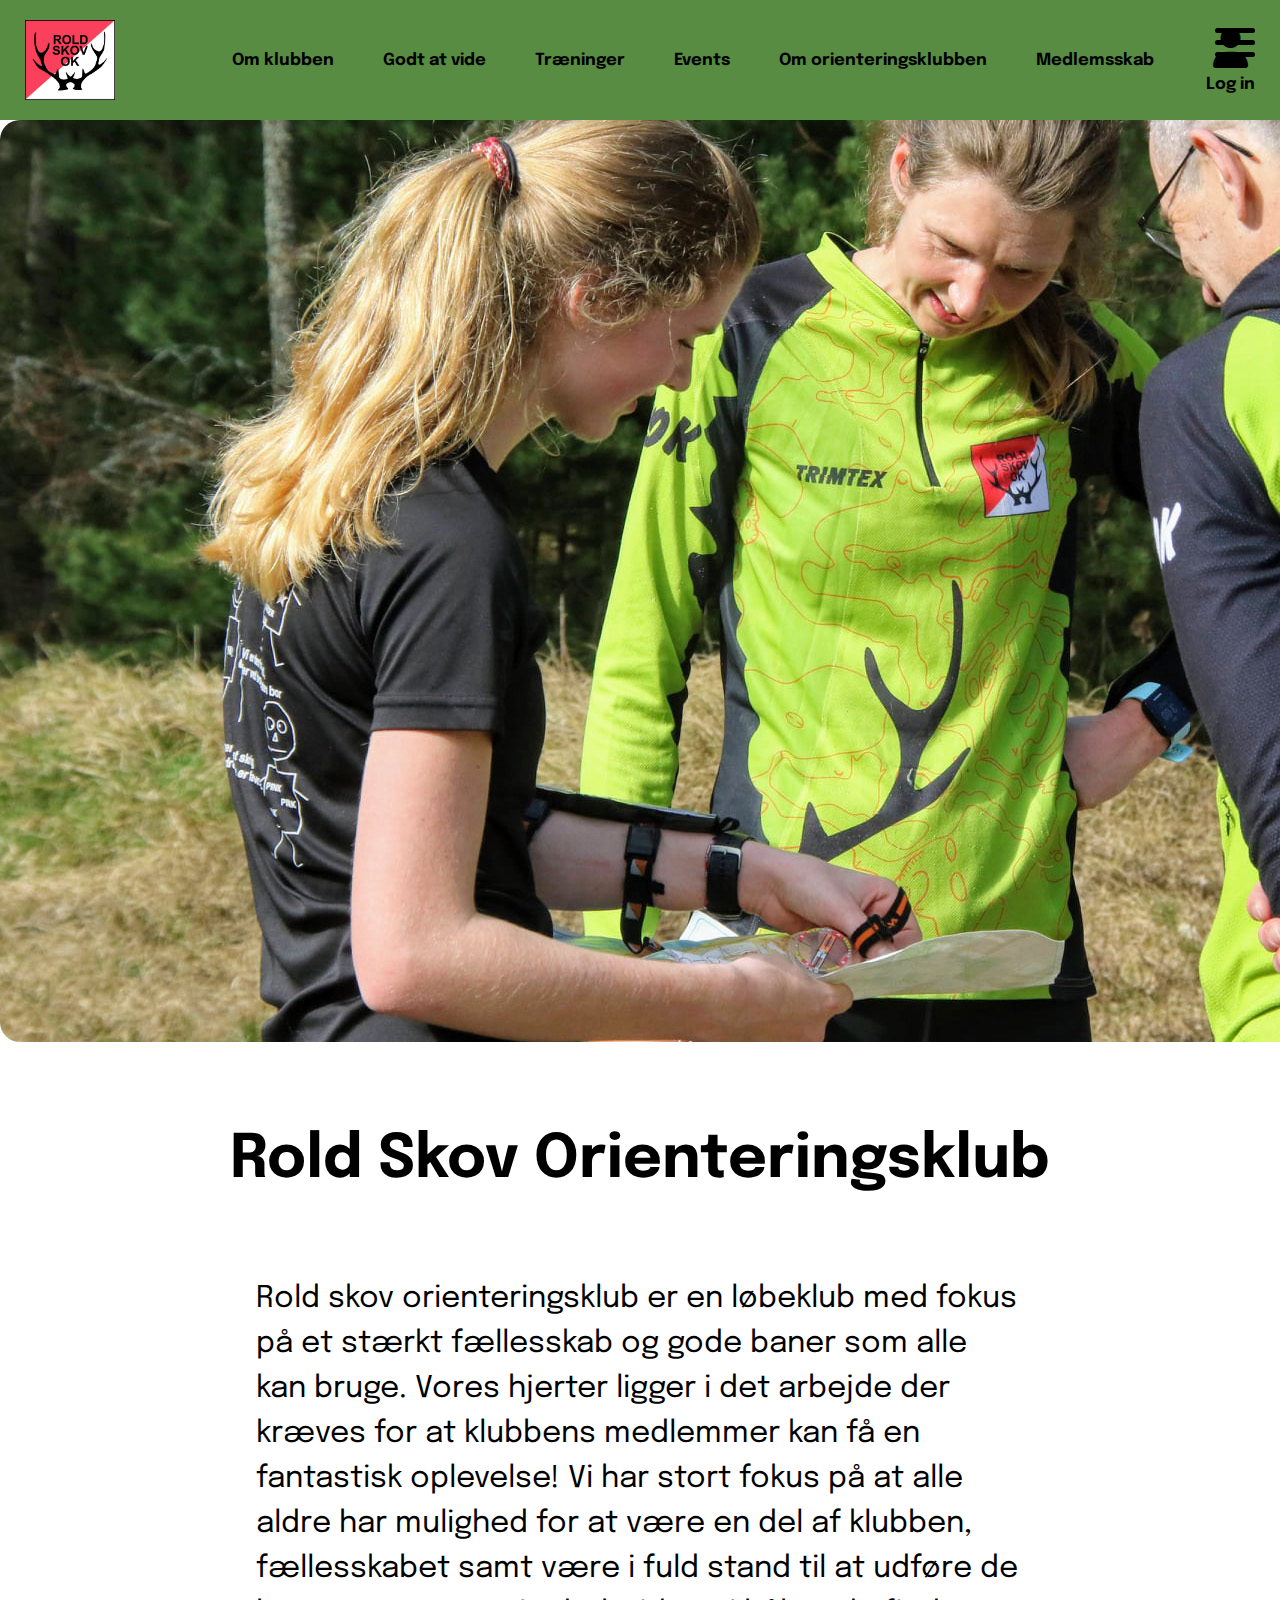
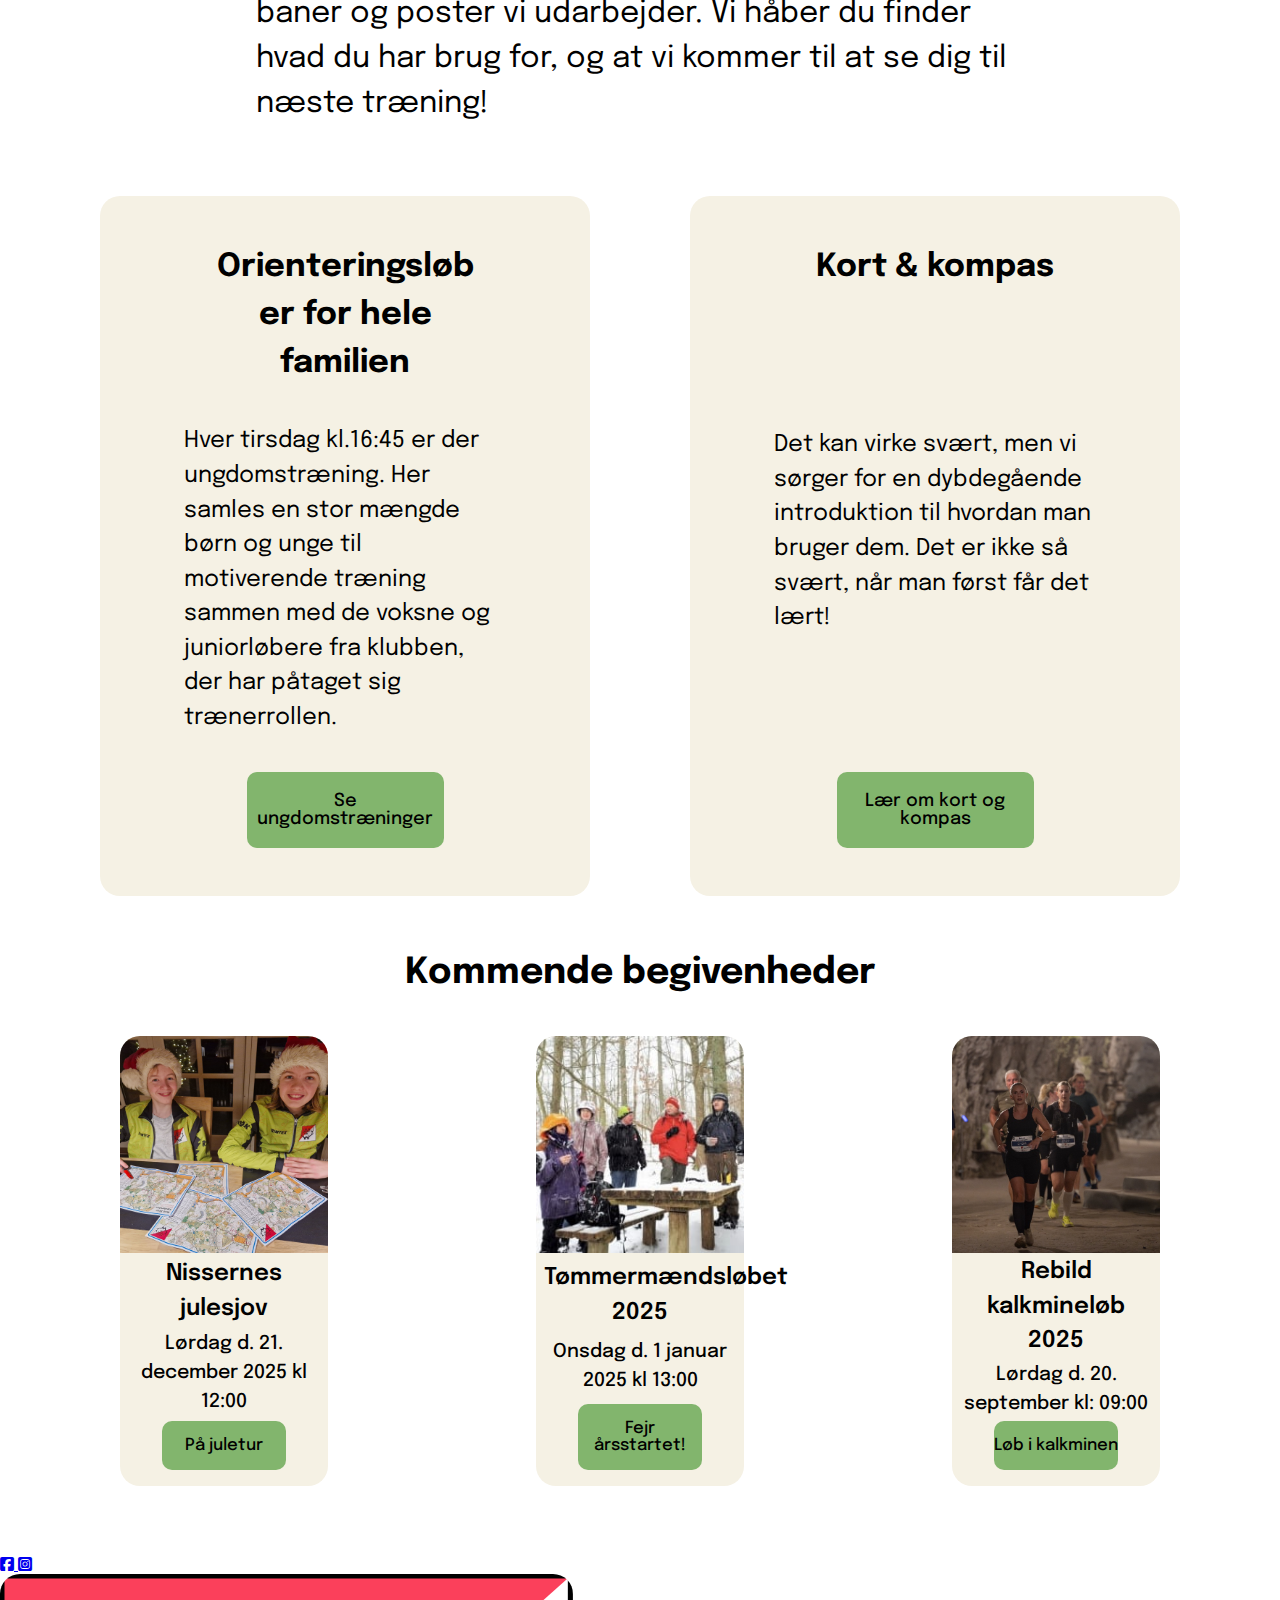
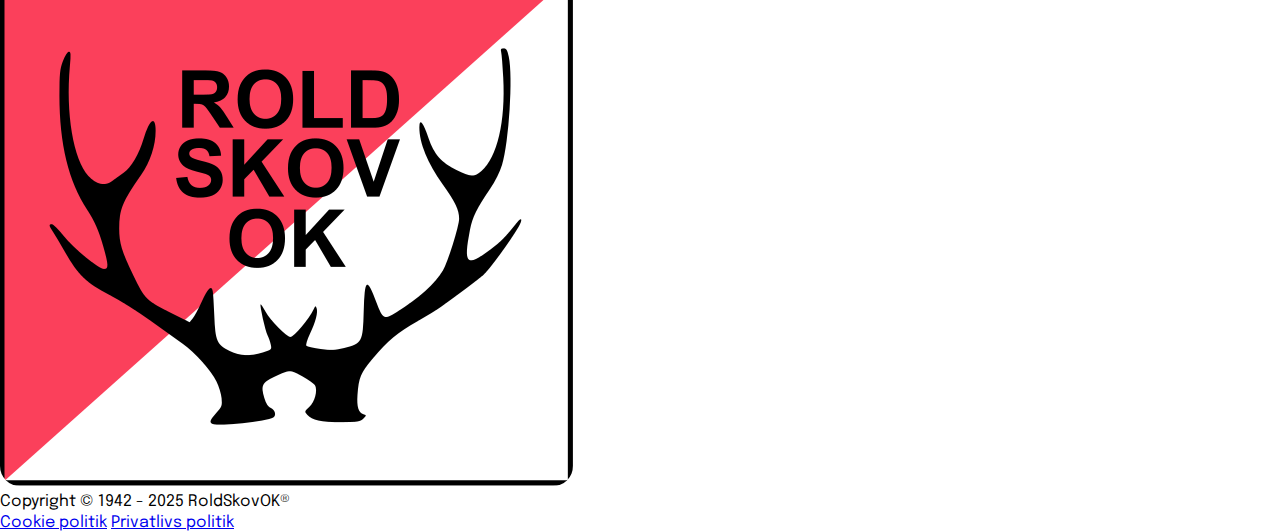
==== index.html @ 68222d59 "Merge branch 'main' into medlemsskab" ====
<!DOCTYPE html>
<html lang="en">
  <head>
    <meta charset="UTF-8" />
    <meta name="viewport" content="width=device-width, initial-scale=1.0" />
    <title>Forside | Rold Skov Orienteringsklub </title>
    <link rel="stylesheet" href="./assets/css/styles.css" />
    <link
      rel="stylesheet"
      href="https://cdnjs.cloudflare.com/ajax/libs/font-awesome/6.7.2/css/all.min.css"
      integrity="sha512-Evv84Mr4kqVGRNSgIGL/F/aIDqQb7xQ2vcrdIwxfjThSH8CSR7PBEakCr51Ck+w+/U6swU2Im1vVX0SVk9ABhg=="
      crossorigin="anonymous"
      referrerpolicy="no-referrer"
    />
    <meta
      name="description"
      content="RSOK er en orienteringsløbsklub med fokus på et stærkt fællesskab, hvor unge, såvel som ældre er velkomne! Vi har gode baner som alle kan bruge."
    />
  </head>
  <body>
 
    <header>
 
      <nav>
        <a href="index.html">
          <img
            src="./assets/images/RoldSkovOK Logo.png"
            alt="Logo af Rold Skov orienteringsklub"
          />
        </a>
 
 
        <!-- Taget fra denne Codepen: https://codepen.io/alvarotrigo/pen/yLzaPVJ  og justeret til vores layout-->
 
        <div class="hamburger-menu">
          <input id="menu__toggle" type="checkbox" />
          <label class="menu__btn" for="menu__toggle">
            <span></span>
          </label>
     
          <ul class="menu__box">
            <li><a class="menu__item" href="events.html">Events</a></li>
            <li><a class="menu__item" href="omKlubben.html">Om klubben</a></li>
            <li><a class="menu__item" href="godtAtVide.html">Godt at vide</a></li>
            <li><a class="menu__item" href="træninger.html">Træninger</a></li>
            <li> <a class="menu__item" href="omOrienteringsklubben.html">Om orienteringsklubben</a>
            </li>
            <li><a class="menu__item" href="medlemsskab.html">Medlemsskab</a></li>
            <li><a class="menu__item" href="#">Log in</a></li>
          </ul>
 
        </div>
        <!-- Codepen ____________________________________________________________________ -->
 
 
 
        <ul class="desktopNavHover">
          <li><a href="omKlubben.html">Om klubben</a></li>
          <li><a href="godtAtVide.html">Godt at vide</a></li>
          <li><a href="træninger.html">Træninger</a></li>
          <li><a href="events.html">Events</a></li>
          <li>
            <a href="omOrienteringsklubben.html">Om orienteringsklubben</a>
          </li>
          <li><a href="medlemsskab.html">Medlemsskab</a></li>
        </ul>
 
        <div class="login">
          <a href="#"><i class="fa-solid fa-user"></i></a>
          <a href="#">Log in</a>
        </div>
      </nav>
 
    </header>
 
    <main>
      <img
        src="./assets/images/RSOK Hjaelp til kort og kompas.jpg"
        alt="Billede af 3 medlemmer fra RSOK, der giver hjælp til kort og kompas"
      />
 
    <section class="intro">
      <h1>Rold Skov Orienteringsklub</h1>
 
      <p>
        Rold skov orienteringsklub er en løbeklub med fokus på et stærkt
        fællesskab og gode baner som alle kan bruge. Vores hjerter ligger i det
        arbejde der kræves for at klubbens medlemmer kan få en fantastisk
        oplevelse! Vi har stort fokus på at alle aldre har mulighed for at være
        en del af klubben, fællesskabet samt være i fuld stand til at udføre de
        baner og poster vi udarbejder. Vi håber du finder hvad du har brug for,
        og at vi kommer til at se dig til næste træning!
      </p>
    </section>
 
      <!-- INDSÆT STORE CARDS -->
 
<section class="bigCardSection">
  <div class="bigCard">
    <h2>Orienteringsløb er for hele familien</h2>
    <p>Hver tirsdag kl.16:45 er der ungdomstræning. Her samles en stor mængde børn og unge til motiverende træning sammen med de voksne og juniorløbere fra klubben, der har påtaget sig trænerrollen.</p>
    <a href="#">Se ungdomstræninger</a>
  </div>
  <div class="bigCard">
    <h2>Kort & kompas</h2>
    <p>Det kan virke svært, men vi sørger for en dybdegående introduktion til hvordan man bruger dem.  
      Det er ikke så svært, når man først får det lært!</p>
    <a href="#">Lær om kort og kompas</a>
  </div>
</section>
 
<section class="futureEvents">
 
   
      <h2>Kommende begivenheder</h2>
 
  <div class="smallCardWrapper">
    <div class="smallCard">
      <img src="./assets/images/RSOK Nisserne.jpg" alt="Billede af RSOK medlemmer med nissehuer">
      <h3>Nissernes julesjov</h2>
      <p>Lørdag d. 21. december 2025 kl 12:00</p>
      <a href="https://www.facebook.com/events/1112208383641247" target="_blank">På juletur</a>
    </div>
 
    <div class="smallCard">
      <img src="./assets/images/RSOK vinterloeb.jpg" alt="Billede af RSOK medlemmer samlet i sneen">
      <h3>Tømmermændsløbet 2025</h2>
      <p>Onsdag d. 1 januar 2025
        kl 13:00</p>
      <a href="https://www.facebook.com/events/4146915512211718" target="_blank">Fejr årsstartet!</a>
    </div>
 
    <div class="smallCard">
      <img src="./assets/images/Rebild kalkmineloeb.jpg" alt="Billede af RSOK medlemmer med nissehuer">
      <h3>Rebild kalkmineløb 2025</h2>
      <p>Lørdag d. 20. september
        kl: 09:00</p>
      <a href="https://www.facebook.com/events/1127204795643789" target="_blank">Løb i kalkminen</a>
    </div>
  </div>
 
</section>
    </main>
 
    <footer>
      <div class="footerWrapper">
        <div class="socialMedia">
          <a href="https://www.facebook.com/RoldSkovOK" target="_blank"> <i class="fa-brands fa-square-facebook"></i> </a>
          <a href="https://www.instagram.com/roldskovorienteringsklub/?hl=da" target="_blank"> <i class="fa-brands fa-square-instagram"></i> </a>
        </div>
 
        <div class="footerLogo">
          <img
            src="./assets/images/RoldSkovOK Logo.png"
            alt="Logo af Rold Skov orienteringsklub"
          />
          <p>Copyright © 1942 - 2025 RoldSkovOK®</p>
        </div>
 
        <div class="footerPolitik">
          <a href="#">Cookie politik</a>
          <a href="#">Privatlivs politik</a>
        </div>
      </div>
    </footer>
  </body>
</html>
---- assets/css/styles.css ----
/* TYPOGRAPHY */
/* ___________________________________ */
@import url("https://fonts.googleapis.com/css2?family=Epilogue:ital,wght@0,100..900;1,100..900&display=swap");

/* VARIABLES */
/* ___________________________________ */

:root {
  /* Farver */

  --deepForest: #2e4600;
  --fernLeaf: #588c42;
  --freshMint: #82b56d;
  --clearSky: #87ceeb;
  --paleStone: #f5f1e4;
  --cardBackground: #d9d9d9;

  /* Spacere */


  --mobileSmallSpacer: 0.9375rem;
  --mobileMediumSpacer: 1.25rem;
  --mobileLargeSpacer: 1.875rem;

  --desktopSmallSpacer: 1.25rem;
  --desktopSMSpacer: 2.25rem;
  --desktopMediumSpacer: 4.375rem;
  --dekstopLargeSpacer: 6.25rem;

  /* Font weight */

  --fw-regular: 400;
  --fw-medium: 500;
  --fw-semibold: 600;
  --fw-bold: 700;
}

/* GENERAL STYLING */
/* ___________________________________ */

* {
  box-sizing: border-box;
  margin: 0;
  padding: 0;
  font-family: "Epilogue", serif;
}

h1,
h2,
h3,
h4,
h5,
h6 {
  font-family: "Epilogue", serif;
  font-weight: var(--fw-bold);
  line-height: 150%;
}

p {
  font-family: "Epilogue", serif;
  font-weight: var(--fw-regular);
  line-height: 150%;
}

img {
  border-radius: 20px;
}

h1 {
  font-size: 3.125rem;
  font-weight: var(--fw-bold);
  text-align: center;
  padding-block: var(--desktopMediumSpacer);
}

/* ____________________________________________________________________________________________________________________________________________________________________ */
/* Her styles HEADER */

header {
  position: sticky;
  top: 0;
  overflow: hidden;
}

nav {
  display: flex;
  justify-content: space-between;
  align-items: center;
  height: 120px;
  padding: 1.5625rem;
  background-color: var(--fernLeaf);
}

nav a img {
  height: 80px;
}

nav img {
  display: block;
  border-radius: 0;
  height: 200px;
}

nav ul {
  display: flex;
  width: 75%;
  justify-content: space-between;
}

nav li {
  list-style-type: none;
}

nav a {
  color: black;
  text-decoration: none;
  font-weight: var(--fw-bold);
  font-size: clamp(0.8rem, 1.3vw, 1.375rem);
}

nav a:hover {
  text-decoration: underline var(--paleStone) 3px;
  text-underline-offset: 0.5rem;
}

.login {
  display: grid;
  place-items: center;
  gap: 0.5rem;
}

.login a {
  text-decoration: none;
}

nav i {
  font-size: 2.5rem;
}

/* _________________________________________________________________________________________________________________ */

/* TAGET FRA DENNE CODEPEN: https://codepen.io/alvarotrigo/pen/yLzaPVJ  og justeret til vores layout*/

#menu__toggle {
  opacity: 0;
}

#menu__toggle:checked + .menu__btn > span {
  transform: rotate(45deg);
}

#menu__toggle:checked + .menu__btn > span::before {
  top: 0;
  transform: rotate(0deg);
}

#menu__toggle:checked + .menu__btn > span::after {
  top: 0;
  transform: rotate(90deg);
}

#menu__toggle:checked ~ .menu__box {
  right: 0 !important;
}

.menu__btn {
  position: fixed;
  top: 40px;
  right: 25px;
  width: 40px;
  cursor: pointer;
  z-index: 1;
}

.menu__btn > span,
.menu__btn > span::before,
.menu__btn > span::after {
  display: block;
  position: absolute;
  width: 100%;
  height: 5px;
  background-color: #000000;
  transition-duration: 0.25s;
  border-radius: 10px;
}

.menu__btn > span::before {
  content: "";
  top: -12px;
}

.menu__btn > span::after {
  content: "";
  top: 12px;
}

.menu__box {
  display: block;
  position: fixed;
  top: 0;
  right: -100%;
  width: 300px;
  height: 100%;
  margin: 0;
  padding: 80px 0;
  list-style: none;
  background-color: #eceff1;
  box-shadow: 2px 2px 6px rgba(0, 0, 0, 0.4);
  transition-duration: 0.25s;
}

.menu__item {
  display: block;
  padding: 16px 24px;
  color: #333;
  font-family: "Roboto", sans-serif;
  font-size: 20px;
  font-weight: 600;
  text-decoration: none;
  transition-duration: 0.25s;
  box-shadow: 0 0 1px 0 rgba(0, 0, 0, 0.5);
}

.menu__item:hover {
  background-color: var(--freshMint);
}

/* HEADER DONE */
/* _________________________________________________________________________________________________________________________________________________________________________ */

/* ____________________________________________________________________________________________________________________________________________________________________ */
/* Her styles MAIN */





/* ____________________________________________________________________________________________________________________________________________ */
/* Børn og unge + RSOK'kerne + Hvad er O-kort + Kort og kompas ---- de 4 undersider*/

.gav4Sider {
  display: grid;
  grid-template-columns: 45% 1fr;
  gap: var(--desktopSmallSpacer);
  padding-inline: var(--desktopSmallSpacer);
  margin-block: var(--dekstopLargeSpacer);
}

.gav4Sider img {
  width: 100%;
  height: 500px;
  object-fit: cover;
}

.gav4Sider p {
  font-size: 1.375rem;
  padding-bottom: var(--desktopSmallSpacer);
}

.gav4Sider i {
  font-size: 2rem;
  padding-bottom: var(--desktopSmallSpacer);
  color: var(--deepForest);
}


/* Børn og unge+RSOK'kerne + Hvad er O-kort + Kort og kompas ---- de 4 undersider SLUT */
/*________________________________________________*/



/* _________________________________________________________________________________________________________________________________________ */
/* FORSIDE */

/* Hero */

.hero {
  display: block;
  width: 100%;
  border-radius: 0;
}

/* Title / introtekst */

.intro h1 {
  padding: var(--desktopMediumSpacer);
  text-align: center;
  font-size: 3.75rem;
}

.intro p {
  padding-inline: 20%;
  font-size: 1.875rem;
  padding-bottom: var(--desktopMediumSpacer);
}

/* BIG CARD */

.bigCardSection {
  padding-inline: var(--dekstopLargeSpacer);
  display: grid;
  justify-content: space-between;
  grid-template-columns: 1fr 1fr;
  gap: var(--dekstopLargeSpacer);
  margin-bottom: 30px;
}

.bigCard {
  background-color: #f5f1e4;
  height: 700px;
  padding: 3rem;
  display: flex;
  flex-direction: column;
  justify-content: space-between;
  border-radius: 20px;
}

.bigCard h2 {
  font-size: clamp(2rem, 2.3vw, 2.5rem);
  text-align: center;
  padding-inline: 3.5rem;
}

.bigCard P {
  padding: var(--desktopSMSpacer) var(--desktopSMSpacer);
  font-size: clamp(1.125rem, 1.8vw, 2rem);
}

.bigCard a {
  width: 50%;
  margin: 0 auto;
  text-align: center;
  border-radius: 10px;
  padding-block: var(--desktopSmallSpacer);
  background-color: var(--freshMint);
  font-size: 1.125rem;
  text-decoration: none;
  color: black;
  font-weight: var(--fw-medium);
}

.bigCard a:hover {
  transition: ease 0.5s;
  transform: scale(1.05);
}

/* Kommende events */

.futureEvents {
  padding: var(--desktopSmallSpacer);
  margin-bottom: 50px;
}

.futureEvents h2 {
  text-align: center;
  padding-bottom: var(--desktopSMSpacer);
  font-size: 2.25rem;
}

/* Small cards */

.smallCardWrapper {
  display: flex;
  justify-content: space-between;
  padding-inline: var(--dekstopLargeSpacer);
}

.smallCard {
  width: 20%;
  height: 450px;
  background-color: var(--paleStone);
  border-radius: 20px;
  display: flex;
  flex-direction: column;
  justify-content: space-between;
  padding-bottom: 1rem;
}

.smallCard img {
  width: 100%;
  height: 50%;
  object-fit: cover;
  object-position: center top;
  border-radius: 20px 20px 0 0;
}

section .smallCard h3 {
  font-size: clamp(1.2rem, 1.8vw, 1.8rem);
  font-weight: var(--fw-semibold);
  text-align: center;
  padding-inline: 0.5rem;
}

.smallCard p {
  font-size: clamp(1rem, 1.5vw, 1.375rem);
  font-weight: var(--fw-medium);
  text-align: center;
  padding-inline: 0.5rem;
}

.smallCard a {
  display: block;
  text-align: center;
  padding-block: 1rem;
  width: 60%;
  margin: 0 auto;
  background-color: var(--freshMint);
  border-radius: 10px;
  text-decoration: none;
  color: black;
  font-weight: var(--fw-medium);
  font-size: clamp(0.8rem, 1.3vw, 1.125rem);
}

.smallCard a:hover {
  transition: ease 0.5s;
  transform: scale(1.05);
}

/* FORSIDE SLUT
_____________________________________________________________________________________________________________________________________________________ */

/* ______________________________________________________________________________________________________________________ */
/* OM KLUBBEN */

.omkMain {
  padding-inline: var(--desktopSmallSpacer);
}

.omkMain h2 {
  padding-bottom: var(--desktopSmallSpacer);
}

.omkIntro {
  display: grid;
  grid-template-columns: 50% 1fr;
  gap: var(--desktopSmallSpacer);
  padding-inline: var(--desktopSmallSpacer);
}

.omkIntro img {
  height: 75%;
  object-fit: cover;
  object-position: center;
  border-radius: 20px;
}

.omkIntro p {
  font-size: clamp(0.7rem, 1.4vw, 2rem);
}

.kontaktpersoner {
  margin-bottom: 7.5rem;
}

.employeeCardWrapper {
  display: flex;
  justify-content: space-between;
  grid-template-columns: 1fr 1fr 1fr;
  margin-bottom: 7.5rem;
}

.employeeCard {
  width: 20%;
  display: grid;
  gap: 1rem;
}

.employeeCard img {
  width: 80%;
  height: 200px;
  object-fit: cover;
  object-position: center;
}

.employeeCard h3 {
  font-size: 1.25rem;
}

.employeeCard p {
  font-size: 1.25rem;
}

.employeeCard i {
  font-size: 1.4rem;
}

.employeeCard a {
  color: black;
  font-size: 1rem;
}

.employeeCard img {
  border-radius: 20px;
  object-fit: center;
}

.phone i {
  color: var(--freshMint);
  padding-right: 0.5rem;
}

.mail i {
  color: var(--clearSky);
  padding-right: 0.5rem;
}

.bestyrelsesmedlemmer {
  margin-bottom: 7.5rem;
}


/* Tabel */


td:nth-child(odd) {
    padding-right: 3rem;
}

td {
    border: 1px solid black;
    font-size: 1.5rem;
    padding: 1rem;
    width: 50%;
}

td:nth-child(even) {
    font-weight: bold;
}

table {
    width: 80%;
    margin:  0 auto var(--desktopMediumSpacer) auto;
    border-collapse: collapse;
}

table a {
    color: black;

}

/* Om klubben slut */
/* __________________________________________________________________________________________________________________________________ */




/* ______________________________________________________________________________________________________________________________ */
/* Events */

/* Events slut */
/* _______________________________________________________________________________________________________________________________ */





/* _________________________________________________________________________________________________________________________________ */
/* Godt at vide */

/* Godt at vide slut */
/* __________________________________________________________________________________________________________________________________ */
















/* _________________________________________________________________________________________________________________________________ */
/* medlemsskab */
.konArt {
  display: flex;
  justify-content: center;
  align-items: center;
}


article h2 {
  margin-top: 0;
  margin-bottom: 20px;
  text-align: center;
  padding-block: var(--desktopSmallSpacer);
}

table {
  border-collapse: collapse;
  width: 70%;
  margin: 50px auto;
  text-align: center;
}

td {
  border: 1px solid black;
  padding: 24px;
}

.konArt p {
  text-align: left;
  margin-inline: 20rem;
  line-height: 150%;
  padding-bottom: var(--desktopSmallSpacer);
}

.konArt p:nth-last-of-type(1) {
  padding-bottom: 7.6rem;
}

/* medlemsskab slut */
/* __________________________________________________________________________________________________________________________________ */

/* _________________________________________________________________________________________________________________________________ */
/* om orienteringsløb */

.omoMain {
  max-width: 100%;
}

#omoHeroImg {
  width: 100%;
  height: 60vh;
  border-radius: none;
  object-fit: cover;
  object-position: center center;
}

.omoMain h2 {
  text-align: center;
  margin-block: var(--desktopSmallSpacer);
  margin-block: var(--desktopMediumSpacer);

}

.omoWidecard {
  width: 90%;
  height: 32rem;
  margin: 0 auto;
  background-color: #f5f1e4;
  border-radius: 0.625rem;
  margin-bottom: var(--dekstopLargeSpacer);
  background-color: #f5f1e4;
  border-radius: 20px;
  box-shadow: 0 0.25rem 0.5rem rgba(0, 0, 0, 0.1);
  display: flex;
  flex-direction: row;
}

#omoWidecardImg {
  max-width: 50vw;
  object-fit: cover;
  object-position: center center;
  border-radius: 20px;
}

.omoWidecard .omoWidecardContent {
  width: 100%;
  text-align: left;
  line-height: 1.8rem;
  padding-inline: var(--desktopSMSpacer);
}


.test {
.omoTekst {
  display: flex;
  align-items: center;
  height: 100%;
  width: 100%;
}

.omoCards {
  padding-bottom: var(--desktopMediumSpacer);
}

.omoCards h2 {
  text-align: left;
  padding-left: var(--dekstopLargeSpacer);
  margin-block: var(--desktopSmallSpacer);
}

.omoSmallCardWrapper {
  display: flex;
  justify-content: space-between;
  padding-inline: var(--dekstopLargeSpacer);
}

.omoSmallCard {
  width: 20%;
  height: 450px;
  background-color: var(--paleStone);
  border-radius: 20px;
  display: flex;
  flex-direction: column;
  justify-content: space-between;
  padding-bottom: 1rem;
}

.omoSmallCard img {
  width: 100%;
  height: 50%;
  object-fit: cover;
  object-position: center top;
  border-radius: 20px 20px 0 0;
}

section .omoSmallCard h3 {
  font-size: clamp(1.2rem, 1.8vw, 1.8rem);
  font-weight: var(--fw-semibold);
  text-align: center;
  padding-inline: 0.5rem;
}


.omoSmallCard p {
  font-size: clamp(1rem, 1.5vw, 1.375rem);
  font-weight: var(--fw-medium);
  text-align: center;
  padding-inline: 0.5rem;
}

.omoSmallCard a {
  display: block;
  text-align: center;
  padding-block: 1rem;
  width: 60%;
  margin: 0 auto;
  background-color: var(--freshMint);
  border-radius: 10px;
  text-decoration: none;
  color: black;
  font-weight: var(--fw-medium);
  font-size: clamp(0.8rem, 1.3vw, 1.125rem);
}

/* om orienteringsløb slut */
/* __________________________________________________________________________________________________________________________________ */

  
  
  
/* _________________________________________________________________________________________________________________________________ */
/* træninger */

.smallCardWrapper {
  display: flex;
  justify-content: space-between;
  padding-inline: var(--dekstopLargeSpacer);
}

.traH2 {
  text-align: center;
  padding-top: var(--desktopSmallSpacer);
}

.traCard {
  width: 29%;
  height: 25rem;
  background-color: white;
  border-radius: 20px;
  display: flex;
  flex-direction: column;
  justify-content: space-between;
  padding-top: var(--desktopSmallSpacer);
  padding-bottom: var(--desktopMediumSpacer);
}

.traCard img {
  width: 100%;
  height: 70%;
  object-fit: cover;
  object-position: center center;
  border-radius: 20px;
}

section .traCard h3 {
  font-size: clamp(1.2rem, 1.8vw, 1.8rem);
  font-weight: var(--fw-semibold);
  text-align: center;
  padding-inline: 0.5rem;
}

.traCard p {
  font-size: clamp(1rem, 1.5vw, 1.375rem);
  font-weight: var(--fw-medium);
  text-align: center;
  padding-inline: 0.5rem;
}

.traCard a {
  display: block;
  text-align: center;
  padding-block: 1rem;
  width: 60%;
  margin: 0 auto;
  background-color: var(--freshMint);
  border-radius: 10px;
  text-decoration: none;
  color: black;
  font-weight: var(--fw-medium);
  font-size: clamp(0.8rem, 1.3vw, 1.125rem);
}

.traMain {
  display: flex;
}

.traMain img {
  max-width: 50%;
  max-height: 37rem;
  margin-left: var(--dekstopLargeSpacer);
  margin-right: var(--desktopSmallSpacer);
  margin-bottom: var(--desktopMediumSpacer);
  border-radius: 20px;
  object-fit: cover;
  object-position: center center;
}

.traBody {
  max-width: 50%;
  padding-right: var(--dekstopLargeSpacer);
}

.traBody p {
  padding-bottom: 1rem;
}

/* træninger slut */
/* __________________________________________________________________________________________________________________________________ */

  
  
  
/* MAIN DONE */
/* _________________________________________________________________________________________________________________________________________________________________________ */

/* ____________________________________________________________________________________________________________________________________________________________________ */
/* Her styles FOOTER */

footer {
  height: 100px;
  background-color: var(--fernLeaf);
}

.footerWrapper {
  display: flex;
  justify-content: space-between;
  align-items: center;
  height: 100%;
  padding-inline: 20%;
}

.socialMedia {
  display: flex;
  justify-content: center;
  gap: var(--desktopSmallSpacer);
}

.socialMedia i {
  font-size: 4rem;
}

.socialMedia a {
  color: black;
}

.footerLogo {
  display: grid;
  place-items: center;
  align-items: center;
  gap: 0.3rem;
}

.footerLogo img {
  height: 60px;
  display: block;
  border-radius: 0;
}

.footerLogo p {
  font-size: 0.6875rem;
  padding: 0;
  font-weight: var(--fw-semibold);
}

.footerPolitik {
  display: grid;
  place-items: center;
  gap: var(--desktopSmallSpacer);
}

.footerPolitik a {
  color: black;
  font-size: 1.375rem;
  font-weight: var(--fw-semibold);
}



/* Footer slut 
____________________________________________________*/












/* _______________________________________________________________________________________________________________ */
/* MEDIA QUERRIES */

@media screen and (max-width: 1279px) {
  
  
 /* Forside
  ____________________________________________ */
  
  /* Nav */

  nav {
    height: 80px;
  }

  nav a img {
    height: 60px;
  }

  nav i {
    font-size: 2rem;
  }
  
    nav i {
    font-size: 2rem;
  }


  
  
  /* Intro sektion */

  .intro p {
    padding: var(--mobileSmallSpacer);
    font-size: 1rem;
  }

  /* BIG CARD */

  .bigCard {
    height: 300px;
    padding: var(--desktopSMSpacer);
  }

  .bigCard h2 {
    padding: 0;
    font-size: 1.125rem;



  /* BIG CARD */

  .bigCard {
    height: 300px;
    padding: var(--desktopSMSpacer);
  }

  .bigCard h2 {
    padding: 0;
    font-size: 1.125rem;
  }

  .bigCard p {
    padding: 0;
    font-size: 1rem;
  }

  .bigCard a {
    padding-block: 0.8rem;
    font-size: 0.7rem;
  }
    
  .bigCard p {
    padding: 0;
    font-size: 1rem;
  }

  .bigCard a {
    padding-block: 0.8rem;
    font-size: 0.7rem;
  }
    
    

  /* Small cards */

  .smallCard {
    width: 25%;
  }
    
    
  /* Footer */
  

  .footerWrapper {
    padding-inline: 10%;
  }
    
  /* Forside slut
  ____________________________________________ */

    
    
    
   /* GAV 4 undersider 
    ______________________________________________________*/ 
     
  .gav4Sider{
    grid-template-columns: 1fr;
    margin-block: var(--desktopMediumSpacer);
  }
    
   /* GAV 4 undersider slut 
    ______________________________________________________*/ 
}

  







@media screen and (max-width: 900px) {
  
   /* Forside
  ____________________________________________ */
  
  
  /* NAV */

  nav ul {
    display: none;
  }

  .login {
    display: none;
  }

  nav a:hover {
    text-decoration: none;
  }

  nav a:hover {
    text-decoration: none;
  }

  
  
  /* Intro text */

  .intro h1 {
    font-size: 2rem;
    padding-block: var(--mobileLargeSpacer);
  }

  .intro p {
    padding-block: 0 var(--mobileLargeSpacer);
  }
  

  
  /* Big card */

  .bigCard {
    padding: var(--mobileLargeSpacer);
    gap: 1rem;
  }

  .bigCardSection {
    grid-template-columns: 1fr;
    padding-top: 0;
  }
  
   

  /* Small card */

  .smallCardWrapper {
    flex-direction: column;
    gap: var(--mobileLargeSpacer);
  }

  .smallCard {
    width: 100%;
    gap: 0;
   
   section .smallCard h3 {
    font-size: clamp(1.2rem, 4vw, 2rem);
  }

  .smallCard p {
    font-size: clamp(1rem, 4vw, 1.375rem);
    font-weight: var(--fw-medium);
    text-align: center;
    padding-inline: 0.5rem;
  }

  .smallCard a {
    font-size: clamp(1rem, 3vw, 1.2rem);
  }
    

    

  /* Footer */

  footer {
    height: 80px;
  }

  .footerWrapper {
    padding-inline: 5%;
  }

  .socialMedia {
    gap: 2rem;
  }

  .socialMedia i {
    font-size: 2rem;
  }

  .footerLogo {
    gap: 0.2rem;
  }

  .footerLogo img {
    height: 40px;
  }

  .footerLogo p {
    font-size: 0.5rem;
  }

  .footerPolitik a {
    font-size: 0.8rem;
  }

  
 
    /* Forside slut
  ____________________________________________ */
  
  
  
  
  
  /* Medlemsskab 
  ____________________________________________*/
  
    .konArt h2{
        font-size: 2rem;
        margin: 0;
    }

    .konArt table{
        max-width: 90%;
        font-size: 1rem;
        margin-top: 0;
    }

    .konArt p{
        max-width: 100%;
        margin-inline: var(--mobileLargeSpacer);
        font-size: 1rem;
    }
  
    /* Medlemsskab slut
  ____________________________________________*/
  }
  

@media screen and (min-width: 900px) {
  nav .hamburger-menu {
    display: none;
  }
}
  
  

@media screen and (max-width: 400px){
    
    .konArt p:nth-last-of-type(1){
        padding-bottom: var(--mobileLargeSpacer);
    }
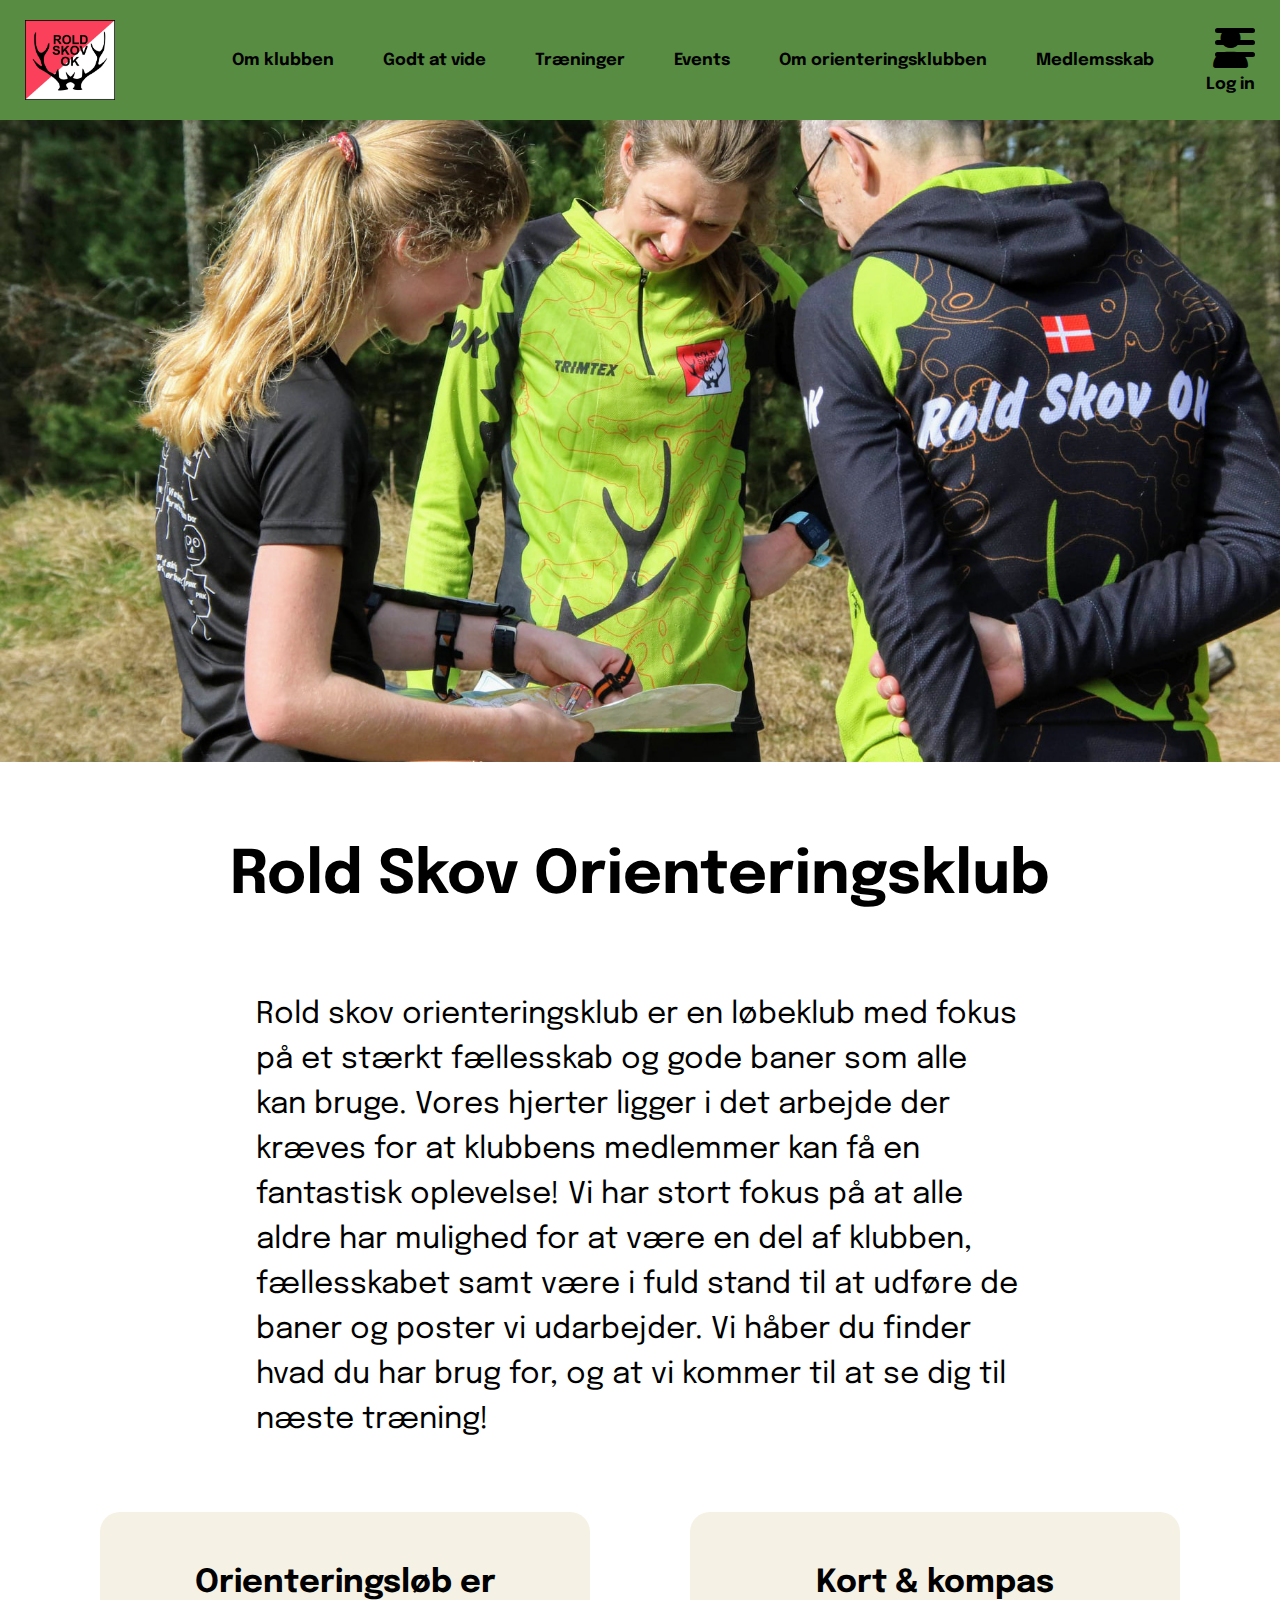
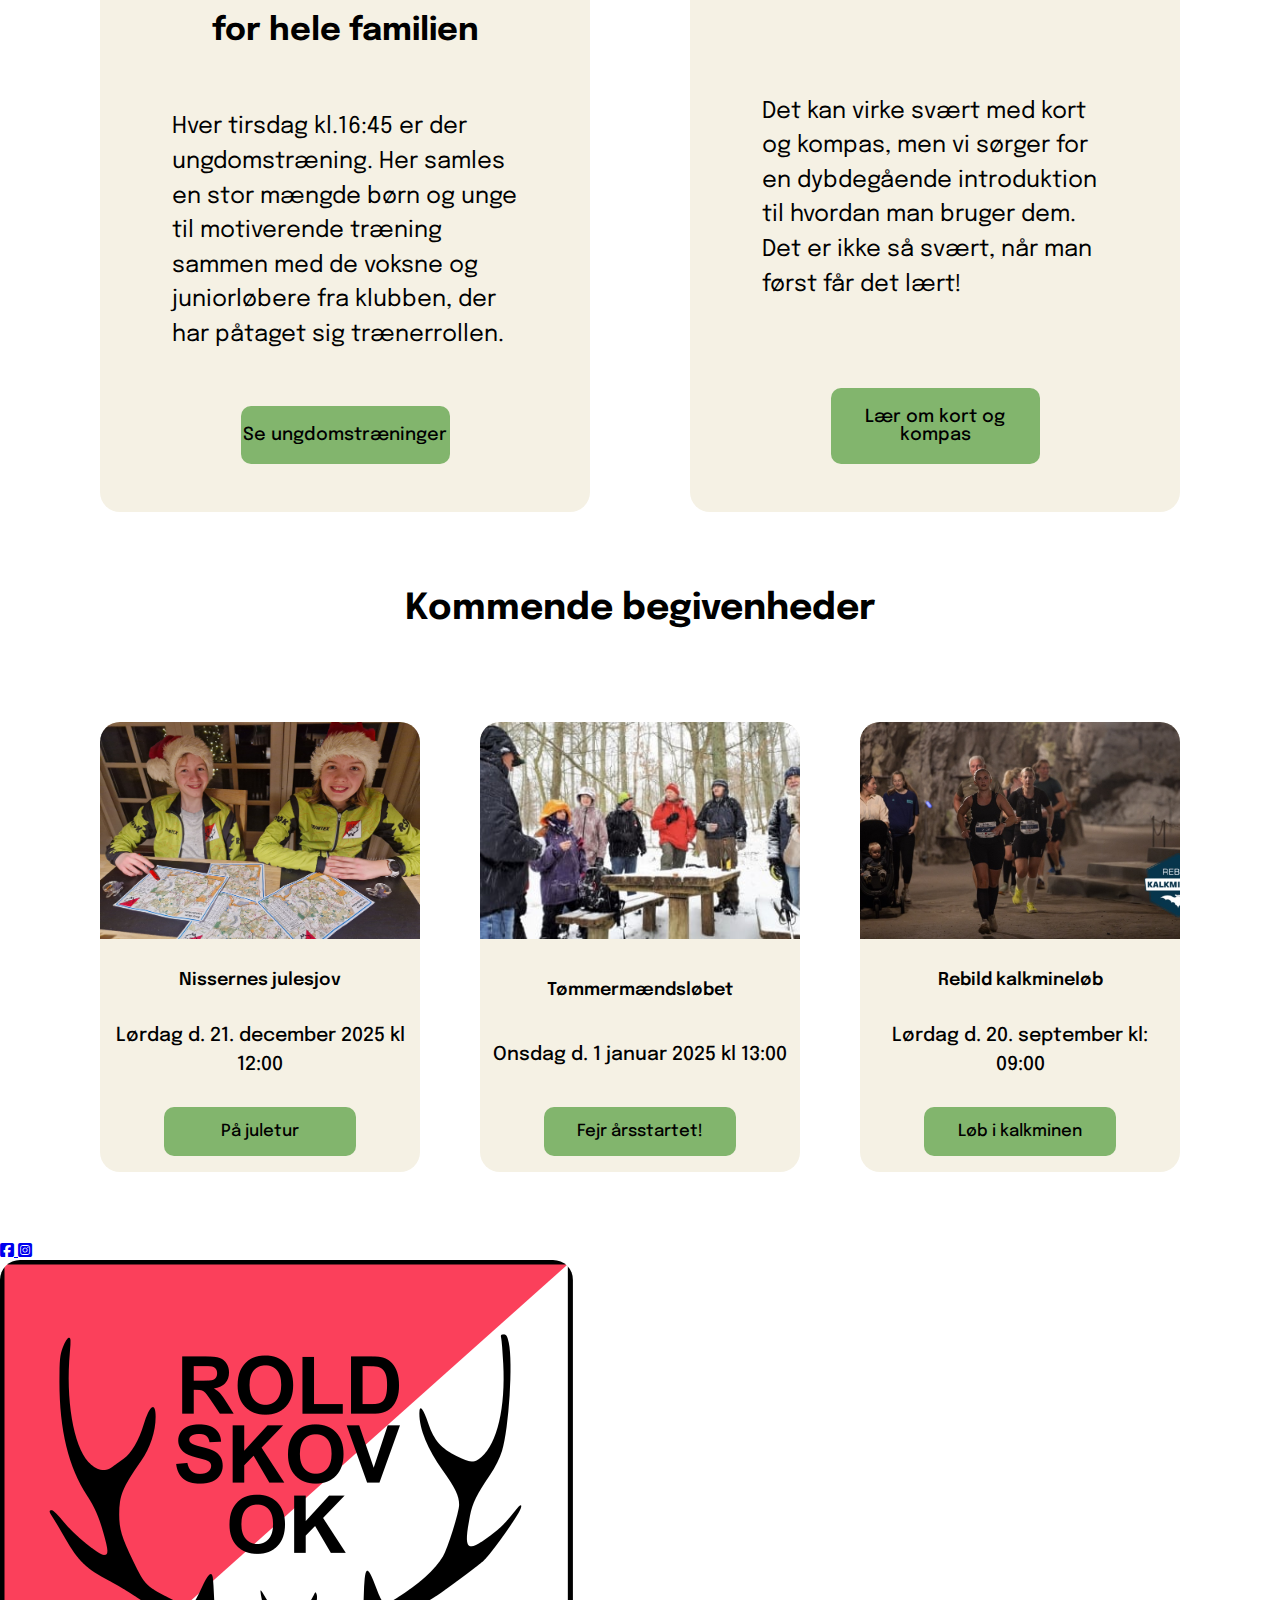
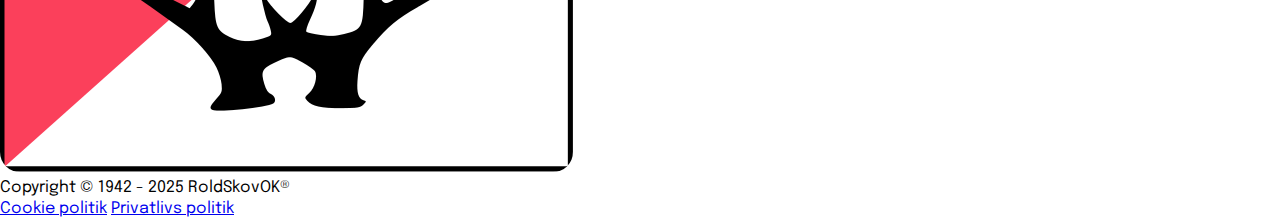
==== commit 560677ef: "Merge pull request #9 from MJB313/Events" ====
--- a/index.html
+++ b/index.html
@@ -26,6 +26,7 @@
           <img
             src="./assets/images/RoldSkovOK Logo.png"
             alt="Logo af Rold Skov orienteringsklub"
+            title="Logo af Rold Skov Orienteringsklub"
           />
         </a>
  
@@ -43,8 +44,7 @@
             <li><a class="menu__item" href="omKlubben.html">Om klubben</a></li>
             <li><a class="menu__item" href="godtAtVide.html">Godt at vide</a></li>
             <li><a class="menu__item" href="træninger.html">Træninger</a></li>
-            <li> <a class="menu__item" href="omOrienteringsklubben.html">Om orienteringsklubben</a>
-            </li>
+            <li> <a class="menu__item" href="omOrienteringsklubben.html">Om orienteringsklubben</a></li>
             <li><a class="menu__item" href="medlemsskab.html">Medlemsskab</a></li>
             <li><a class="menu__item" href="#">Log in</a></li>
           </ul>
@@ -59,13 +59,12 @@
           <li><a href="godtAtVide.html">Godt at vide</a></li>
           <li><a href="træninger.html">Træninger</a></li>
           <li><a href="events.html">Events</a></li>
-          <li>
-            <a href="omOrienteringsklubben.html">Om orienteringsklubben</a>
-          </li>
+          <li><a href="omOrienteringsklubben.html">Om orienteringsklubben</a></li>
           <li><a href="medlemsskab.html">Medlemsskab</a></li>
         </ul>
  
         <div class="login">
+          <!-- Skal linke til en log in side -->
           <a href="#"><i class="fa-solid fa-user"></i></a>
           <a href="#">Log in</a>
         </div>
@@ -74,9 +73,10 @@
     </header>
  
     <main>
-      <img
+      <img class="hero"
         src="./assets/images/RSOK Hjaelp til kort og kompas.jpg"
         alt="Billede af 3 medlemmer fra RSOK, der giver hjælp til kort og kompas"
+        title="Billede af 3 medlemmer fra Rold Skov Orienteringsklub"
       />
  
     <section class="intro">
@@ -103,7 +103,7 @@
   </div>
   <div class="bigCard">
     <h2>Kort & kompas</h2>
-    <p>Det kan virke svært, men vi sørger for en dybdegående introduktion til hvordan man bruger dem.  
+    <p>Det kan virke svært med kort og kompas, men vi sørger for en dybdegående introduktion til hvordan man bruger dem.  
       Det er ikke så svært, når man først får det lært!</p>
     <a href="#">Lær om kort og kompas</a>
   </div>
@@ -124,7 +124,7 @@
  
     <div class="smallCard">
       <img src="./assets/images/RSOK vinterloeb.jpg" alt="Billede af RSOK medlemmer samlet i sneen">
-      <h3>Tømmermændsløbet 2025</h2>
+      <h3>Tømmermændsløbet</h2>
       <p>Onsdag d. 1 januar 2025
         kl 13:00</p>
       <a href="https://www.facebook.com/events/4146915512211718" target="_blank">Fejr årsstartet!</a>
@@ -132,7 +132,7 @@
  
     <div class="smallCard">
       <img src="./assets/images/Rebild kalkmineloeb.jpg" alt="Billede af RSOK medlemmer med nissehuer">
-      <h3>Rebild kalkmineløb 2025</h2>
+      <h3>Rebild kalkmineløb</h2>
       <p>Lørdag d. 20. september
         kl: 09:00</p>
       <a href="https://www.facebook.com/events/1127204795643789" target="_blank">Løb i kalkminen</a>
--- a/assets/css/styles.css
+++ b/assets/css/styles.css
@@ -246,6 +246,7 @@
   margin-block: var(--dekstopLargeSpacer);
 }
 
+
 .gav4Sider img {
   width: 100%;
   height: 500px;
@@ -264,8 +265,56 @@
 }
 
 
-/* Børn og unge+RSOK'kerne + Hvad er O-kort + Kort og kompas ---- de 4 undersider SLUT */
-/*________________________________________________*/
+
+/* _____________________________________________________ */
+/* Events */
+
+.eventHero {
+    width: 100%;
+    border-radius: 0;
+}
+
+.eventsArticle {
+    background-color: red;
+    display: flex;
+    margin-bottom: var(--dekstopLargeSpacer);
+}
+
+article img {
+    height: 300px;
+    width: 500px;
+    display: block;
+    object-fit: cover;
+    margin-right: var(--dekstopLargeSpacer);
+}
+
+.eventsArticle span p {
+    font-weight: bold;
+}
+
+.eventsArticle td {
+    padding-bottom: 1rem;
+}
+
+td:nth-child(odd) {
+    font-weight: bold;
+    padding-right: 2rem;
+}
+
+.eventsArticle table {
+    padding-top: 2rem;
+}
+
+
+
+/* Events slut*/
+/* ________________________________________________________________________*/
+
+
+
+/* _____________________________________________________________ */
+/* FORSIDE */
+
 
 
 
@@ -289,9 +338,13 @@
 }
 
 .intro p {
-  padding-inline: 20%;
-  font-size: 1.875rem;
-  padding-bottom: var(--desktopMediumSpacer);
+padding-inline: var(--dekstopLargeSpacer);
+font-size: 1.875rem;
+padding-bottom: var(--desktopMediumSpacer);
+padding-inline: 20%;
+font-size: 1.875rem;
+padding-bottom: var(--desktopMediumSpacer);
+
 }
 
 /* BIG CARD */
@@ -306,13 +359,38 @@
 }
 
 .bigCard {
-  background-color: #f5f1e4;
-  height: 700px;
-  padding: 3rem;
-  display: flex;
-  flex-direction: column;
-  justify-content: space-between;
-  border-radius: 20px;
+ background-color: #F5F1E4;
+ height: 600px;
+ padding: 3rem var(--desktopSMSpacer);
+ display: flex;
+ flex-direction: column;
+ justify-content: space-between;
+    border-radius: 20px;
+}
+
+.bigCard h2 {
+    font-size: clamp(1.6rem, 2vw, 1.8rem);
+    text-align: center;
+    padding-inline: 1rem;
+}
+
+.bigCard P {
+    padding-inline:  var(--desktopSMSpacer);
+    font-size: clamp(1.125rem, 1.8vw, 2rem);
+
+}
+
+.bigCard a {
+    width: 50%;
+    margin: 0 auto;
+    text-align: center;
+    border-radius: 10px;
+    padding-block: var(--desktopSmallSpacer);
+    background-color: var(--freshMint);
+    font-size: clamp(0.8rem,1.1vw,1.5rem);
+    text-decoration: none;
+    color: black;
+    font-weight: var(--fw-medium);
 }
 
 .bigCard h2 {
@@ -337,6 +415,7 @@
   text-decoration: none;
   color: black;
   font-weight: var(--fw-medium);
+
 }
 
 .bigCard a:hover {
@@ -347,6 +426,14 @@
 /* Kommende events */
 
 .futureEvents {
+    padding-block: var(--desktopSmallSpacer);
+    margin-bottom: 50px;
+}
+
+.futureEvents h2 {
+  text-align: center;
+  padding-block: var(--desktopSMSpacer);
+  font-size: 2.25rem;
   padding: var(--desktopSmallSpacer);
   margin-bottom: 50px;
 }
@@ -355,6 +442,7 @@
   text-align: center;
   padding-bottom: var(--desktopSMSpacer);
   font-size: 2.25rem;
+
 }
 
 /* Small cards */
@@ -366,14 +454,17 @@
 }
 
 .smallCard {
-  width: 20%;
-  height: 450px;
-  background-color: var(--paleStone);
-  border-radius: 20px;
-  display: flex;
-  flex-direction: column;
-  justify-content: space-between;
-  padding-bottom: 1rem;
+
+    width: 320px;
+    height: 450px;
+    background-color: var(--paleStone);
+    border-radius: 20px;
+    display: flex;
+    flex-direction: column;
+    justify-content: space-between;
+    padding-bottom: 1rem;
+
+  
 }
 
 .smallCard img {
@@ -385,6 +476,21 @@
 }
 
 section .smallCard h3 {
+
+    font-size: clamp(1.1rem, 1.2vw, 1.6rem);
+    font-weight: var(--fw-semibold);
+    text-align: center;
+    padding-inline: 0.5rem;
+    
+}
+
+.smallCard p {
+    font-size: clamp(1rem, 1.5vw, 1.3rem);
+    font-weight: var(--fw-medium);
+    text-align: center;
+    padding-inline: 1.5rem;
+
+=======
   font-size: clamp(1.2rem, 1.8vw, 1.8rem);
   font-weight: var(--fw-semibold);
   text-align: center;
@@ -396,6 +502,7 @@
   font-weight: var(--fw-medium);
   text-align: center;
   padding-inline: 0.5rem;
+
 }
 
 .smallCard a {
@@ -420,6 +527,10 @@
 /* FORSIDE SLUT
 _____________________________________________________________________________________________________________________________________________________ */
 
+
+
+
+
 /* ______________________________________________________________________________________________________________________ */
 /* OM KLUBBEN */
 
@@ -428,6 +539,8 @@
 }
 
 .omkMain h2 {
+  padding-bottom: var(--desktopSmallSpacer);
+  padding-inline: var(--desktopSmallSpacer);
   padding-bottom: var(--desktopSmallSpacer);
 }
 
@@ -439,10 +552,12 @@
 }
 
 .omkIntro img {
-  height: 75%;
-  object-fit: cover;
-  object-position: center;
-  border-radius: 20px;
+    height: 75%;
+    width: 100%;
+    object-fit: cover;
+    object-position: center;
+    border-radius: 20px;
+ 
 }
 
 .omkIntro p {
@@ -454,10 +569,14 @@
 }
 
 .employeeCardWrapper {
-  display: flex;
-  justify-content: space-between;
-  grid-template-columns: 1fr 1fr 1fr;
-  margin-bottom: 7.5rem;
+
+    display: flex;
+    justify-content: space-between;
+    grid-template-columns: 1fr 1fr 1fr;
+    margin-bottom: 7.5rem;
+    padding-inline: var(--desktopSmallSpacer);
+
+
 }
 
 .employeeCard {
@@ -467,14 +586,17 @@
 }
 
 .employeeCard img {
-  width: 80%;
-  height: 200px;
-  object-fit: cover;
-  object-position: center;
+
+    width: 100%;
+    height: 200px;
+    object-fit: cover;
+    object-position: center;
 }
 
 .employeeCard h3 {
-  font-size: 1.25rem;
+    font-size: 1.25rem;
+
+
 }
 
 .employeeCard p {
@@ -511,7 +633,6 @@
 
 
 /* Tabel */
-
 
 td:nth-child(odd) {
     padding-right: 3rem;
@@ -545,34 +666,11 @@
 
 
 
-/* ______________________________________________________________________________________________________________________________ */
-/* Events */
-
-/* Events slut */
-/* _______________________________________________________________________________________________________________________________ */
-
-
-
-
-
 /* _________________________________________________________________________________________________________________________________ */
 /* Godt at vide */
 
 /* Godt at vide slut */
 /* __________________________________________________________________________________________________________________________________ */
-
-
-
-
-
-
-
-
-
-
-
-
-
 
 
 
@@ -846,16 +944,18 @@
 /* Her styles FOOTER */
 
 footer {
-  height: 100px;
-  background-color: var(--fernLeaf);
+
+    height: 100px;
 }
 
 .footerWrapper {
-  display: flex;
-  justify-content: space-between;
-  align-items: center;
-  height: 100%;
-  padding-inline: 20%;
+    display: flex;
+    justify-content: space-between;
+    align-items: center;
+    height: 100%;
+    padding-inline: 20%;
+    background-color: var(--fernLeaf);
+
 }
 
 .socialMedia {
@@ -947,18 +1047,28 @@
   }
 
 
-  
-  
-  /* Intro sektion */
-
-  .intro p {
-    padding: var(--mobileSmallSpacer);
-    font-size: 1rem;
-  }
-
-  /* BIG CARD */
-
-  .bigCard {
+
+
+    /* Intro sektion */
+
+    .intro h1 {
+        font-size: 2.5rem;
+        padding-block: var(--mobileLargeSpacer);
+    }
+
+    .intro p {
+        padding: 0 2rem var(--mobileLargeSpacer) 2rem;
+        font-size: 1rem;
+    }
+
+
+    /* BIG CARD */
+
+    .bigCardSection {
+        padding-inline: var(--mobileLargeSpacer);
+    }
+  
+    .bigCard {
     height: 300px;
     padding: var(--desktopSMSpacer);
   }
@@ -968,19 +1078,6 @@
     font-size: 1.125rem;
 
 
-
-  /* BIG CARD */
-
-  .bigCard {
-    height: 300px;
-    padding: var(--desktopSMSpacer);
-  }
-
-  .bigCard h2 {
-    padding: 0;
-    font-size: 1.125rem;
-  }
-
   .bigCard p {
     padding: 0;
     font-size: 1rem;
@@ -990,17 +1087,8 @@
     padding-block: 0.8rem;
     font-size: 0.7rem;
   }
-    
-  .bigCard p {
-    padding: 0;
-    font-size: 1rem;
-  }
-
-  .bigCard a {
-    padding-block: 0.8rem;
-    font-size: 0.7rem;
-  }
-    
+
+
     
 
   /* Small cards */
@@ -1008,6 +1096,15 @@
   .smallCard {
     width: 25%;
   }
+    
+  .smallCardWrapper {
+    padding-inline: var(--mobileLargeSpacer);
+  }
+
+    .smallCard {
+        width: 30%;
+
+    }
     
     
   /* Footer */
@@ -1094,9 +1191,24 @@
     padding-top: 0;
   }
   
+  .bigCard h2 {
+        font-size: clamp(0.9rem,3vw,1.5rem);
+    }
+
+  .bigCard p {
+        font-size: clamp(1rem, 2.5vw, 1.4rem);
+    }
+
+  .bigCard a {
+        font-size: clamp(0.8rem,2.5vw,1.4rem);
+    }
+  
    
 
   /* Small card */
+
+
+
 
   .smallCardWrapper {
     flex-direction: column;
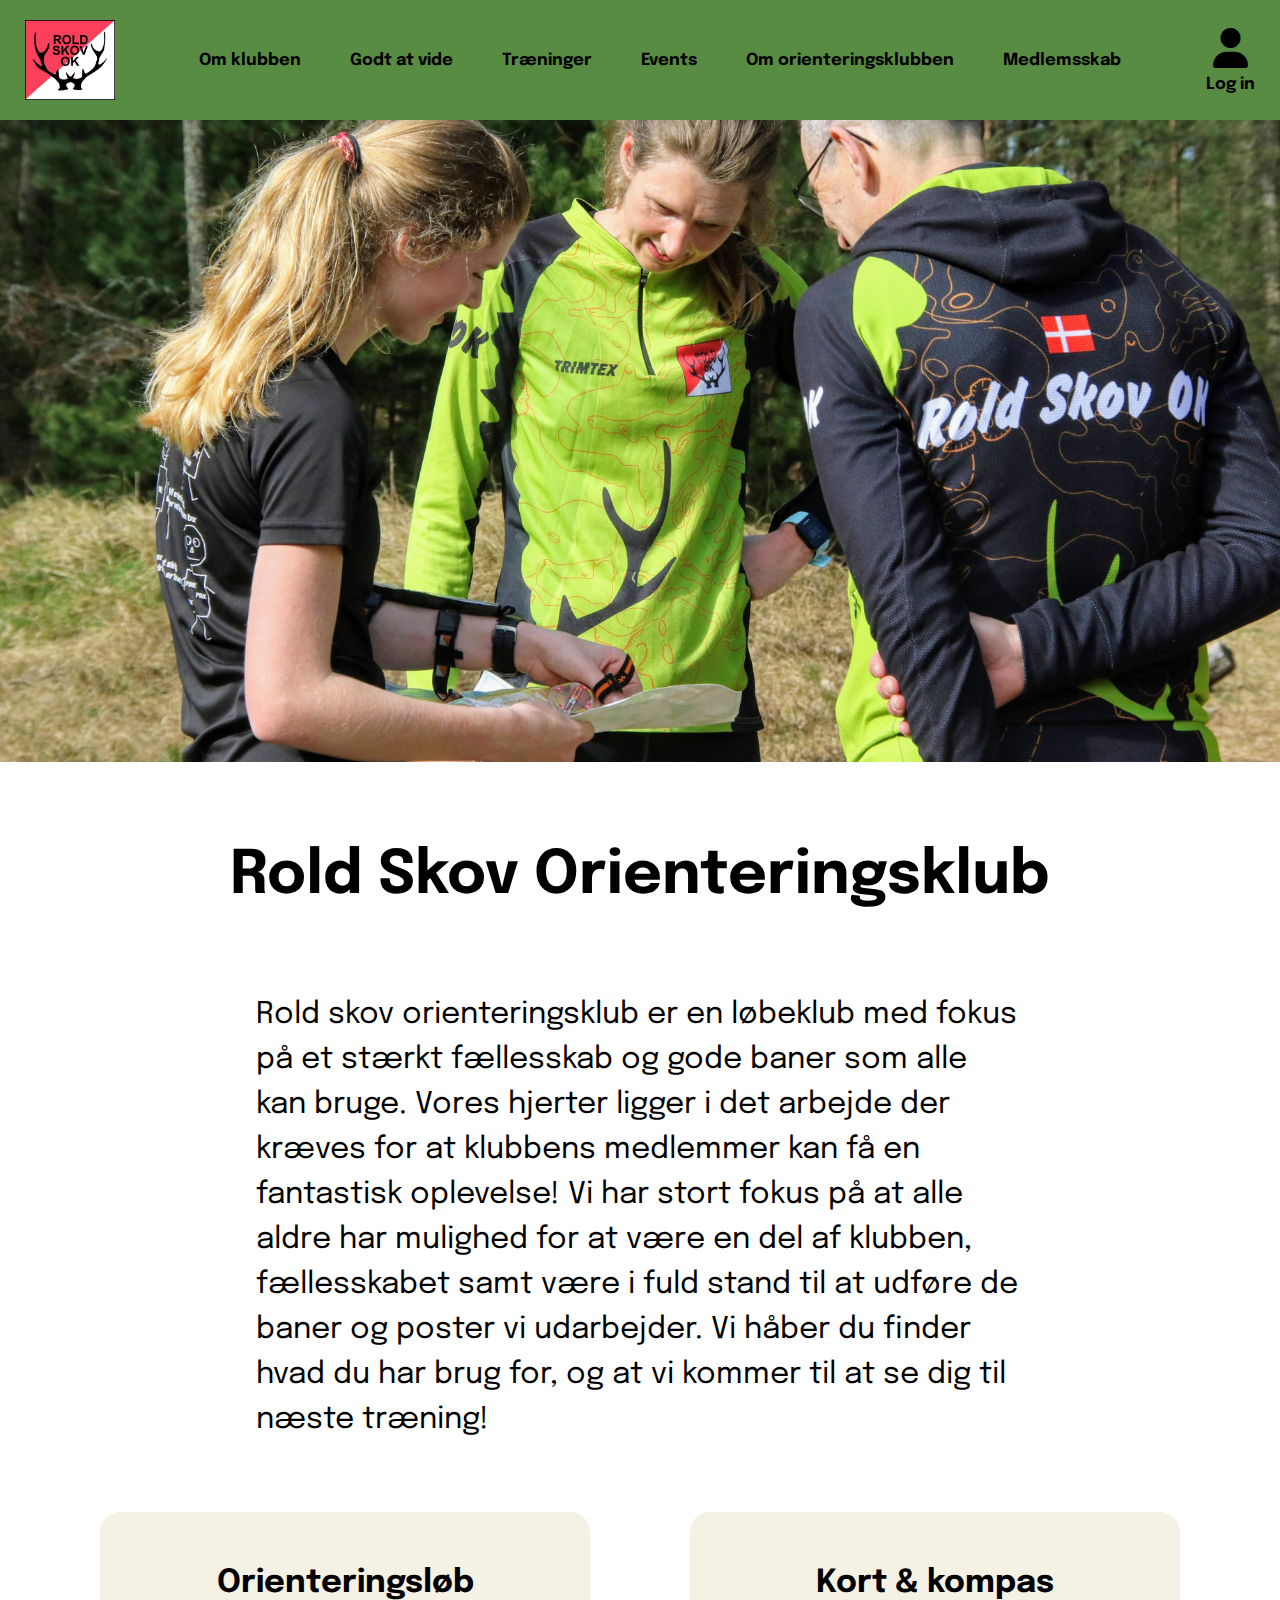
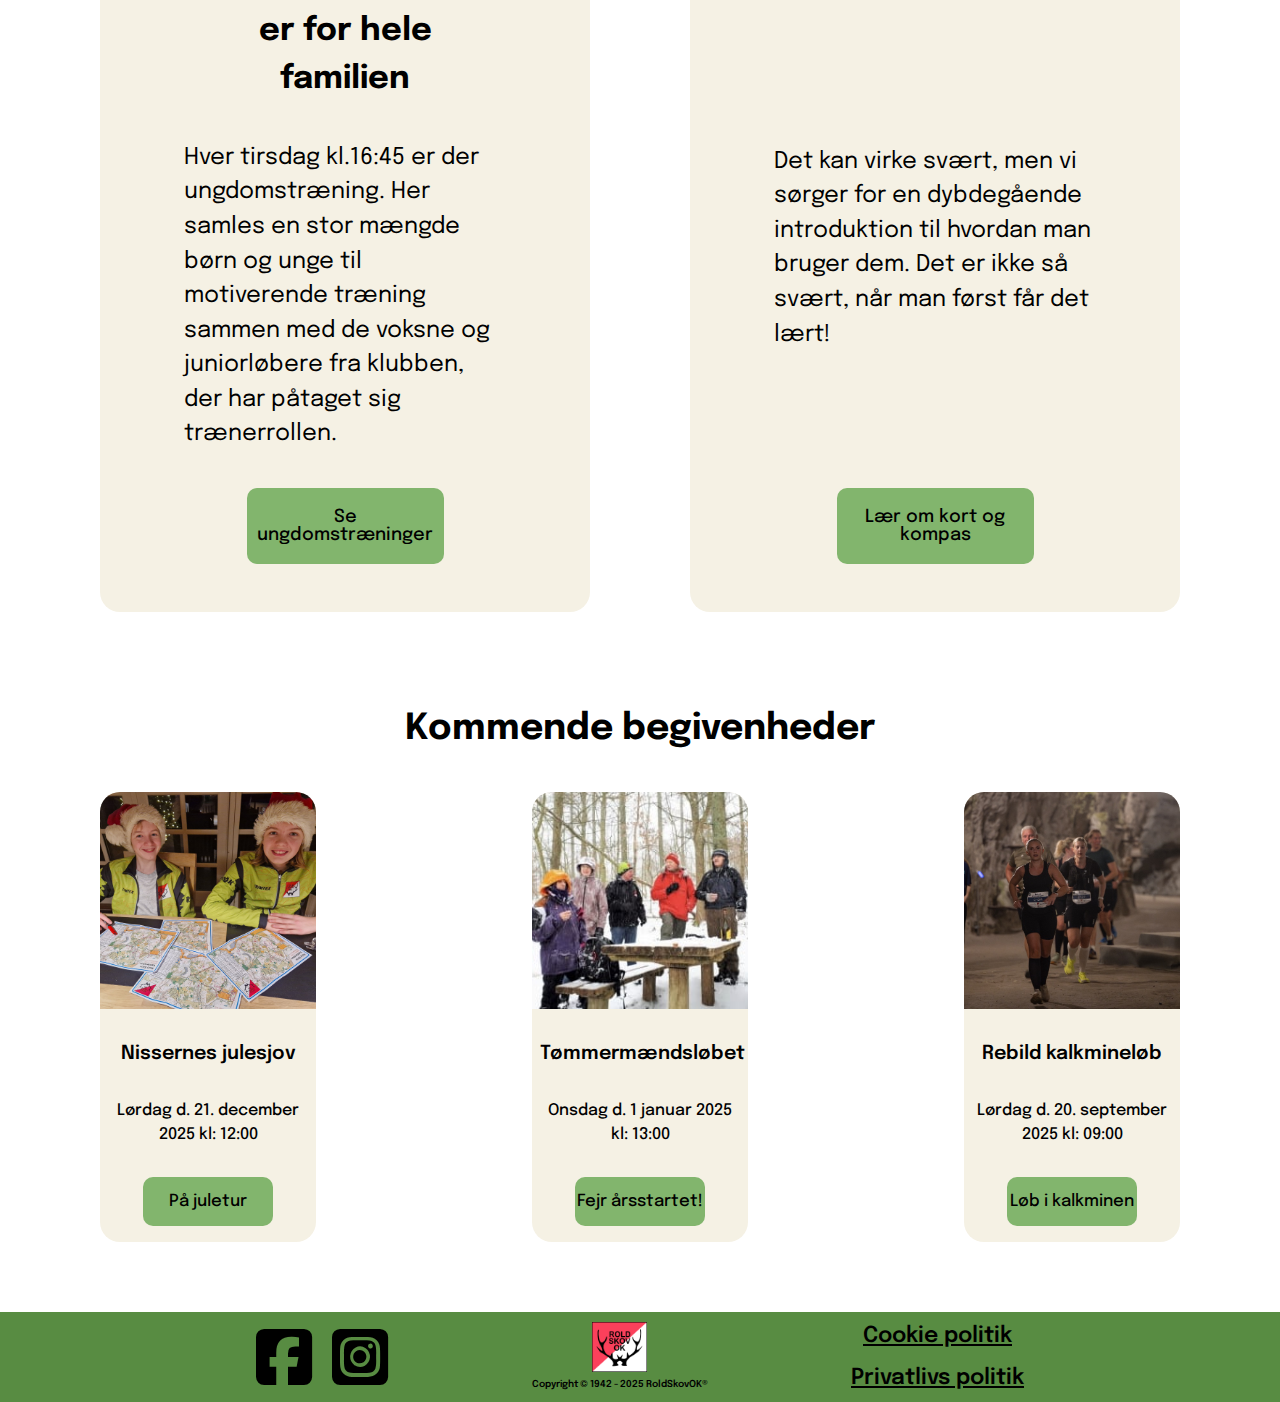
==== commit 2ce418a0: "CSS rettet  - klar til Merge" ====
--- a/index.html
+++ b/index.html
@@ -1,9 +1,9 @@
 <!DOCTYPE html>
-<html lang="en">
+<html lang="da">
   <head>
     <meta charset="UTF-8" />
     <meta name="viewport" content="width=device-width, initial-scale=1.0" />
-    <title>Forside | Rold Skov Orienteringsklub </title>
+    <title>Forside | Rold Skov Orienteringsklub</title>
     <link rel="stylesheet" href="./assets/css/styles.css" />
     <link
       rel="stylesheet"
@@ -12,151 +12,196 @@
       crossorigin="anonymous"
       referrerpolicy="no-referrer"
     />
+    <link
+      rel="icon"
+      href="./assets/images/RoldSkovOK-Logo.png"
+      type="image/icon type"
+    />
     <meta
       name="description"
       content="RSOK er en orienteringsløbsklub med fokus på et stærkt fællesskab, hvor unge, såvel som ældre er velkomne! Vi har gode baner som alle kan bruge."
     />
   </head>
   <body>
- 
     <header>
- 
       <nav>
         <a href="index.html">
           <img
-            src="./assets/images/RoldSkovOK Logo.png"
+            src="./assets/images/RoldSkovOK-Logo.png"
             alt="Logo af Rold Skov orienteringsklub"
-            title="Logo af Rold Skov Orienteringsklub"
+            title="Rold Skov Orienteringsklub logo"
           />
         </a>
- 
- 
-        <!-- Taget fra denne Codepen: https://codepen.io/alvarotrigo/pen/yLzaPVJ  og justeret til vores layout-->
- 
+
+        <!-- Taget inspiration fra denne Codepen: https://codepen.io/alvarotrigo/pen/yLzaPVJ  og justeret til vores layout-->
+
         <div class="hamburger-menu">
           <input id="menu__toggle" type="checkbox" />
           <label class="menu__btn" for="menu__toggle">
             <span></span>
           </label>
-     
+
           <ul class="menu__box">
             <li><a class="menu__item" href="events.html">Events</a></li>
             <li><a class="menu__item" href="omKlubben.html">Om klubben</a></li>
-            <li><a class="menu__item" href="godtAtVide.html">Godt at vide</a></li>
+            <li>
+              <a class="menu__item" href="godtAtVide.html">Godt at vide</a>
+            </li>
             <li><a class="menu__item" href="træninger.html">Træninger</a></li>
-            <li> <a class="menu__item" href="omOrienteringsklubben.html">Om orienteringsklubben</a></li>
-            <li><a class="menu__item" href="medlemsskab.html">Medlemsskab</a></li>
+            <li>
+              <a class="menu__item" href="omOrienteringloeb.html"
+                >Om orienteringsklubben</a
+              >
+            </li>
+            <li>
+              <a class="menu__item" href="medlemsskab.html">Medlemsskab</a>
+            </li>
             <li><a class="menu__item" href="#">Log in</a></li>
           </ul>
- 
         </div>
         <!-- Codepen ____________________________________________________________________ -->
- 
- 
- 
+
         <ul class="desktopNavHover">
           <li><a href="omKlubben.html">Om klubben</a></li>
           <li><a href="godtAtVide.html">Godt at vide</a></li>
           <li><a href="træninger.html">Træninger</a></li>
           <li><a href="events.html">Events</a></li>
-          <li><a href="omOrienteringsklubben.html">Om orienteringsklubben</a></li>
+          <li>
+            <a href="omOrienteringloeb.html">Om orienteringsklubben</a>
+          </li>
           <li><a href="medlemsskab.html">Medlemsskab</a></li>
         </ul>
- 
+
         <div class="login">
-          <!-- Skal linke til en log in side -->
-          <a href="#"><i class="fa-solid fa-user"></i></a>
+          <a href="#"
+            ><i class="fa-solid fa-user" title="Log in bruger ikon"></i
+          ></a>
           <a href="#">Log in</a>
         </div>
       </nav>
- 
     </header>
- 
+
     <main>
-      <img class="hero"
-        src="./assets/images/RSOK Hjaelp til kort og kompas.jpg"
+      <img
+        class="hero"
+        src="./assets/images/RSOK-Hjaelp-til-kort-og-kompas.jpg"
         alt="Billede af 3 medlemmer fra RSOK, der giver hjælp til kort og kompas"
-        title="Billede af 3 medlemmer fra Rold Skov Orienteringsklub"
+        title="3 medlemmer af RSOK der kigger på et kort sammen"
       />
- 
-    <section class="intro">
-      <h1>Rold Skov Orienteringsklub</h1>
- 
-      <p>
-        Rold skov orienteringsklub er en løbeklub med fokus på et stærkt
-        fællesskab og gode baner som alle kan bruge. Vores hjerter ligger i det
-        arbejde der kræves for at klubbens medlemmer kan få en fantastisk
-        oplevelse! Vi har stort fokus på at alle aldre har mulighed for at være
-        en del af klubben, fællesskabet samt være i fuld stand til at udføre de
-        baner og poster vi udarbejder. Vi håber du finder hvad du har brug for,
-        og at vi kommer til at se dig til næste træning!
-      </p>
-    </section>
- 
+
+      <section class="intro">
+        <h1>Rold Skov Orienteringsklub</h1>
+
+        <p>
+          Rold skov orienteringsklub er en løbeklub med fokus på et stærkt
+          fællesskab og gode baner som alle kan bruge. Vores hjerter ligger i
+          det arbejde der kræves for at klubbens medlemmer kan få en fantastisk
+          oplevelse! Vi har stort fokus på at alle aldre har mulighed for at
+          være en del af klubben, fællesskabet samt være i fuld stand til at
+          udføre de baner og poster vi udarbejder. Vi håber du finder hvad du
+          har brug for, og at vi kommer til at se dig til næste træning!
+        </p>
+      </section>
+
       <!-- INDSÆT STORE CARDS -->
- 
-<section class="bigCardSection">
-  <div class="bigCard">
-    <h2>Orienteringsløb er for hele familien</h2>
-    <p>Hver tirsdag kl.16:45 er der ungdomstræning. Her samles en stor mængde børn og unge til motiverende træning sammen med de voksne og juniorløbere fra klubben, der har påtaget sig trænerrollen.</p>
-    <a href="#">Se ungdomstræninger</a>
-  </div>
-  <div class="bigCard">
-    <h2>Kort & kompas</h2>
-    <p>Det kan virke svært med kort og kompas, men vi sørger for en dybdegående introduktion til hvordan man bruger dem.  
-      Det er ikke så svært, når man først får det lært!</p>
-    <a href="#">Lær om kort og kompas</a>
-  </div>
-</section>
- 
-<section class="futureEvents">
- 
-   
-      <h2>Kommende begivenheder</h2>
- 
-  <div class="smallCardWrapper">
-    <div class="smallCard">
-      <img src="./assets/images/RSOK Nisserne.jpg" alt="Billede af RSOK medlemmer med nissehuer">
-      <h3>Nissernes julesjov</h2>
-      <p>Lørdag d. 21. december 2025 kl 12:00</p>
-      <a href="https://www.facebook.com/events/1112208383641247" target="_blank">På juletur</a>
-    </div>
- 
-    <div class="smallCard">
-      <img src="./assets/images/RSOK vinterloeb.jpg" alt="Billede af RSOK medlemmer samlet i sneen">
-      <h3>Tømmermændsløbet</h2>
-      <p>Onsdag d. 1 januar 2025
-        kl 13:00</p>
-      <a href="https://www.facebook.com/events/4146915512211718" target="_blank">Fejr årsstartet!</a>
-    </div>
- 
-    <div class="smallCard">
-      <img src="./assets/images/Rebild kalkmineloeb.jpg" alt="Billede af RSOK medlemmer med nissehuer">
-      <h3>Rebild kalkmineløb</h2>
-      <p>Lørdag d. 20. september
-        kl: 09:00</p>
-      <a href="https://www.facebook.com/events/1127204795643789" target="_blank">Løb i kalkminen</a>
-    </div>
-  </div>
- 
-</section>
+
+      <section class="bigCardSection">
+        <div class="bigCard">
+          <h2>Orienteringsløb er for hele familien</h2>
+          <p>
+            Hver tirsdag kl.16:45 er der ungdomstræning. Her samles en stor
+            mængde børn og unge til motiverende træning sammen med de voksne og
+            juniorløbere fra klubben, der har påtaget sig trænerrollen.
+          </p>
+          <a href="#">Se ungdomstræninger</a>
+        </div>
+        <div class="bigCard">
+          <h2>Kort & kompas</h2>
+          <p>
+            Det kan virke svært, men vi sørger for en dybdegående introduktion
+            til hvordan man bruger dem. Det er ikke så svært, når man først får
+            det lært!
+          </p>
+          <a href="#">Lær om kort og kompas</a>
+        </div>
+      </section>
+
+      <section class="futureEvents">
+        <h2>Kommende begivenheder</h2>
+
+        <div class="smallCardWrapper">
+          <div class="smallCard">
+            <img
+              src="./assets/images/RSOK-Nisserne.jpg"
+              alt="Billede af RSOK medlemmer med nissehuer"
+              title="Billede af 2 medlemmer der har nissehuer på"
+            />
+            <h3>Nissernes julesjov</h3>
+            <p>Lørdag d. 21. december 2025 kl: 12:00</p>
+            <a
+              href="https://www.facebook.com/events/1112208383641247"
+              target="_blank"
+              >På juletur</a
+            >
+          </div>
+
+          <div class="smallCard">
+            <img
+              src="./assets/images/RSOK-vinterloeb.jpg"
+              alt="Billede af RSOK medlemmer samlet i sneen"
+              title="RSOK medlemmer samlet udenfor i sneen"
+            />
+            <h3>Tømmermændsløbet</h3>
+            <p>Onsdag d. 1 januar 2025 kl: 13:00</p>
+            <a
+              href="https://www.facebook.com/events/4146915512211718"
+              target="_blank"
+              >Fejr årsstartet!</a
+            >
+          </div>
+
+          <div class="smallCard">
+            <img
+              src="./assets/images/Rebild-kalkmineloeb.jpg"
+              alt="Løbere i Rebild kalkmine"
+              title="Løbere i Rebild kalkmine"
+            />
+            <h3>Rebild kalkmineløb</h3>
+            <p>Lørdag d. 20. september 2025 kl: 09:00</p>
+            <a
+              href="https://www.facebook.com/events/1127204795643789"
+              target="_blank"
+              >Løb i kalkminen</a
+            >
+          </div>
+        </div>
+      </section>
     </main>
- 
+
     <footer>
       <div class="footerWrapper">
         <div class="socialMedia">
-          <a href="https://www.facebook.com/RoldSkovOK" target="_blank"> <i class="fa-brands fa-square-facebook"></i> </a>
-          <a href="https://www.instagram.com/roldskovorienteringsklub/?hl=da" target="_blank"> <i class="fa-brands fa-square-instagram"></i> </a>
-        </div>
- 
+          <a href="https://www.facebook.com/RoldSkovOK" target="_blank">
+            <i class="fa-brands fa-square-facebook" title="Facebook logo"></i>
+          </a>
+
+          <a
+            href="https://www.instagram.com/roldskovorienteringsklub/?hl=da"
+            target="_blank"
+          >
+            <i class="fa-brands fa-square-instagram" title="Instagram logo"></i>
+          </a>
+        </div>
+
         <div class="footerLogo">
           <img
-            src="./assets/images/RoldSkovOK Logo.png"
+            src="./assets/images/RoldSkovOK-Logo.png"
             alt="Logo af Rold Skov orienteringsklub"
+            title="Rold Skov orienteringsklub logo"
           />
           <p>Copyright © 1942 - 2025 RoldSkovOK®</p>
         </div>
- 
+
         <div class="footerPolitik">
           <a href="#">Cookie politik</a>
           <a href="#">Privatlivs politik</a>
@@ -164,4 +209,4 @@
       </div>
     </footer>
   </body>
-</html>+</html>
--- a/assets/css/styles.css
+++ b/assets/css/styles.css
@@ -1,48 +1,53 @@
 /* TYPOGRAPHY */
 /* ___________________________________ */
-@import url("https://fonts.googleapis.com/css2?family=Epilogue:ital,wght@0,100..900;1,100..900&display=swap");
+@import url('https://fonts.googleapis.com/css2?family=Epilogue:ital,wght@0,100..900;1,100..900&display=swap');
+
 
 /* VARIABLES */
 /* ___________________________________ */
 
 :root {
-  /* Farver */
-
-  --deepForest: #2e4600;
-  --fernLeaf: #588c42;
-  --freshMint: #82b56d;
-  --clearSky: #87ceeb;
-  --paleStone: #f5f1e4;
-  --cardBackground: #d9d9d9;
-
-  /* Spacere */
-
-
-  --mobileSmallSpacer: 0.9375rem;
-  --mobileMediumSpacer: 1.25rem;
-  --mobileLargeSpacer: 1.875rem;
-
-  --desktopSmallSpacer: 1.25rem;
-  --desktopSMSpacer: 2.25rem;
-  --desktopMediumSpacer: 4.375rem;
-  --dekstopLargeSpacer: 6.25rem;
-
-  /* Font weight */
-
-  --fw-regular: 400;
-  --fw-medium: 500;
-  --fw-semibold: 600;
-  --fw-bold: 700;
-}
+
+    /* Farver */
+
+    --deepForest: #2E4600;
+    --fernLeaf: #588C42;
+    --freshMint: #82B56D;
+    --clearSky: #87CEEB;
+    --paleStone: #F5F1E4;
+    --cardBackground: #D9D9D9;
+
+
+
+    /* Spacere */
+
+    --mobileSmallSpacer: 1.25rem;
+    --mobileSmallSpacer: 0.9375rem;
+    --mobileLargeSpacer: 1.875rem;
+
+    --desktopSmallSpacer: 1.25rem;
+    --desktopSMSpacer: 2.25rem;
+    --desktopMediumSpacer: 4.375rem;
+    --dekstopLargeSpacer: 6.25rem;
+
+
+    /* Font weight */
+
+    --fw-regular: 400;
+    --fw-medium: 500;
+    --fw-semibold: 600;
+    --fw-bold: 700;
+}
+
 
 /* GENERAL STYLING */
 /* ___________________________________ */
 
 * {
-  box-sizing: border-box;
-  margin: 0;
-  padding: 0;
-  font-family: "Epilogue", serif;
+    box-sizing: border-box;
+    margin: 0;
+    padding: 0;
+    font-family: "Epilogue", serif;
 }
 
 h1,
@@ -51,183 +56,204 @@
 h4,
 h5,
 h6 {
-  font-family: "Epilogue", serif;
-  font-weight: var(--fw-bold);
-  line-height: 150%;
+
+    font-family: "Epilogue", serif;
+    font-weight: var(--fw-bold);
+    line-height: 150%;
+
 }
 
 p {
-  font-family: "Epilogue", serif;
-  font-weight: var(--fw-regular);
-  line-height: 150%;
+    font-family: "Epilogue", serif;
+    font-weight: var(--fw-regular);
+    line-height: 150%;
 }
 
 img {
-  border-radius: 20px;
+    border-radius: 20px;
 }
 
 h1 {
-  font-size: 3.125rem;
-  font-weight: var(--fw-bold);
-  text-align: center;
-  padding-block: var(--desktopMediumSpacer);
-}
+    font-size: 3.125rem;
+    font-weight: var(--fw-bold);
+    text-align: center;
+    padding-block: var(--desktopMediumSpacer)
+}
+
+
 
 /* ____________________________________________________________________________________________________________________________________________________________________ */
 /* Her styles HEADER */
 
 header {
-  position: sticky;
-  top: 0;
-  overflow: hidden;
+    position: sticky;
+    top: 0;
+    overflow: hidden;
 }
 
 nav {
-  display: flex;
-  justify-content: space-between;
-  align-items: center;
-  height: 120px;
-  padding: 1.5625rem;
-  background-color: var(--fernLeaf);
+    display: flex;
+    justify-content: space-between;
+    align-items: center;
+    height: 120px;
+    padding: 1.5625rem;
+    background-color: var(--fernLeaf);
+
 }
 
 nav a img {
-  height: 80px;
+    height: 80px;
 }
 
 nav img {
-  display: block;
-  border-radius: 0;
-  height: 200px;
+    display: block;
+    border-radius: 0;
+    height: 200px;
 }
 
 nav ul {
-  display: flex;
-  width: 75%;
-  justify-content: space-between;
+    display: flex;
+    width: 75%;
+    justify-content: space-between;
 }
 
 nav li {
-  list-style-type: none;
+    list-style-type: none;
 }
 
 nav a {
-  color: black;
-  text-decoration: none;
-  font-weight: var(--fw-bold);
-  font-size: clamp(0.8rem, 1.3vw, 1.375rem);
+    color: black;
+    text-decoration: none;
+    font-weight: var(--fw-bold);
+    font-size: clamp(0.8rem, 1.3vw, 1.375rem);
+
 }
 
 nav a:hover {
-  text-decoration: underline var(--paleStone) 3px;
-  text-underline-offset: 0.5rem;
-}
+    text-decoration: underline var(--paleStone) 3px;
+    text-underline-offset: 0.5rem;
+
+}
+
 
 .login {
-  display: grid;
-  place-items: center;
-  gap: 0.5rem;
+    display: grid;
+    place-items: center;
+    gap: 0.5rem;
 }
 
 .login a {
-  text-decoration: none;
+    text-decoration: none;
 }
 
 nav i {
-  font-size: 2.5rem;
-}
+    font-size: 2.5rem;
+}
+
+
 
 /* _________________________________________________________________________________________________________________ */
 
 /* TAGET FRA DENNE CODEPEN: https://codepen.io/alvarotrigo/pen/yLzaPVJ  og justeret til vores layout*/
 
+
+
+
 #menu__toggle {
-  opacity: 0;
-}
-
-#menu__toggle:checked + .menu__btn > span {
-  transform: rotate(45deg);
-}
-
-#menu__toggle:checked + .menu__btn > span::before {
-  top: 0;
-  transform: rotate(0deg);
-}
-
-#menu__toggle:checked + .menu__btn > span::after {
-  top: 0;
-  transform: rotate(90deg);
-}
-
-#menu__toggle:checked ~ .menu__box {
-  right: 0 !important;
+    opacity: 0;
+
+}
+
+#menu__toggle:checked+.menu__btn>span {
+    transform: rotate(45deg);
+}
+
+#menu__toggle:checked+.menu__btn>span::before {
+    top: 0;
+    transform: rotate(0deg);
+}
+
+#menu__toggle:checked+.menu__btn>span::after {
+    top: 0;
+    transform: rotate(90deg);
+}
+
+#menu__toggle:checked~.menu__box {
+    right: 0 !important;
 }
 
 .menu__btn {
-  position: fixed;
-  top: 40px;
-  right: 25px;
-  width: 40px;
-  cursor: pointer;
-  z-index: 1;
-}
-
-.menu__btn > span,
-.menu__btn > span::before,
-.menu__btn > span::after {
-  display: block;
-  position: absolute;
-  width: 100%;
-  height: 5px;
-  background-color: #000000;
-  transition-duration: 0.25s;
-  border-radius: 10px;
-}
-
-.menu__btn > span::before {
-  content: "";
-  top: -12px;
-}
-
-.menu__btn > span::after {
-  content: "";
-  top: 12px;
+    position: fixed;
+    top: 40px;
+    right: 25px;
+    width: 40px;
+    cursor: pointer;
+    z-index: 1;
+
+}
+
+.menu__btn>span,
+.menu__btn>span::before,
+.menu__btn>span::after {
+    display: block;
+    position: absolute;
+    width: 100%;
+    height: 5px;
+    background-color: #000000;
+    transition-duration: .25s;
+    border-radius: 10px;
+}
+
+.menu__btn>span::before {
+    content: '';
+    top: -12px;
+}
+
+.menu__btn>span::after {
+    content: '';
+    top: 12px;
 }
 
 .menu__box {
-  display: block;
-  position: fixed;
-  top: 0;
-  right: -100%;
-  width: 300px;
-  height: 100%;
-  margin: 0;
-  padding: 80px 0;
-  list-style: none;
-  background-color: #eceff1;
-  box-shadow: 2px 2px 6px rgba(0, 0, 0, 0.4);
-  transition-duration: 0.25s;
+    display: block;
+    position: fixed;
+    top: 0;
+    right: -100%;
+    width: 300px;
+    height: 100%;
+    margin: 0;
+    padding: 80px 0;
+    list-style: none;
+    background-color: #ECEFF1;
+    box-shadow: 2px 2px 6px rgba(0, 0, 0, .4);
+    transition-duration: .25s;
 }
 
 .menu__item {
-  display: block;
-  padding: 16px 24px;
-  color: #333;
-  font-family: "Roboto", sans-serif;
-  font-size: 20px;
-  font-weight: 600;
-  text-decoration: none;
-  transition-duration: 0.25s;
-  box-shadow: 0 0 1px 0 rgba(0, 0, 0, 0.5);
+    display: block;
+    padding: 16px 24px;
+    color: #333;
+    font-family: 'Roboto', sans-serif;
+    font-size: 20px;
+    font-weight: 600;
+    text-decoration: none;
+    transition-duration: .25s;
+    box-shadow: 0 0 1px 0 rgba(0, 0, 0, 0.5);
 }
 
 .menu__item:hover {
-  background-color: var(--freshMint);
-}
+    background-color: var(--freshMint);
+}
+
+
 
 /* HEADER DONE */
 /* _________________________________________________________________________________________________________________________________________________________________________ */
 
+
+
+
+
 /* ____________________________________________________________________________________________________________________________________________________________________ */
 /* Her styles MAIN */
 
@@ -235,147 +261,68 @@
 
 
 
-/* ____________________________________________________________________________________________________________________________________________ */
-/* Børn og unge + RSOK'kerne + Hvad er O-kort + Kort og kompas ---- de 4 undersider*/
-
-.gav4Sider {
-  display: grid;
-  grid-template-columns: 45% 1fr;
-  gap: var(--desktopSmallSpacer);
-  padding-inline: var(--desktopSmallSpacer);
-  margin-block: var(--dekstopLargeSpacer);
-}
-
-
-.gav4Sider img {
-  width: 100%;
-  height: 500px;
-  object-fit: cover;
-}
-
-.gav4Sider p {
-  font-size: 1.375rem;
-  padding-bottom: var(--desktopSmallSpacer);
-}
-
-.gav4Sider i {
-  font-size: 2rem;
-  padding-bottom: var(--desktopSmallSpacer);
-  color: var(--deepForest);
-}
-
-
-
-/* _____________________________________________________ */
-/* Events */
-
-.eventHero {
+/* _________________________________________________________________________________________________________________________________________ */
+/* FORSIDE */
+
+
+/* Hero */
+
+.hero {
+    display: block;
     width: 100%;
     border-radius: 0;
-}
-
-.eventsArticle {
-    background-color: red;
+
+}
+
+
+
+/* Title / introtekst */
+
+.intro h1 {
+    padding: var(--desktopMediumSpacer);
+    text-align: center;
+    font-size: 3.75rem;
+}
+
+.intro p {
+    padding-inline: 20%;
+    font-size: 1.875rem;
+    padding-bottom: var(--desktopMediumSpacer);
+}
+
+
+
+
+
+/* BIG CARD */
+
+.bigCardSection {
+    padding-inline: var(--dekstopLargeSpacer);
+    display: grid;
+    justify-content: space-between;
+    grid-template-columns: 1fr 1fr;
+    gap: var(--dekstopLargeSpacer);
+    margin-bottom: var(--desktopMediumSpacer);
+}
+
+.bigCard {
+    background-color: #F5F1E4;
+    height: 700px;
+    padding: 3rem;
     display: flex;
-    margin-bottom: var(--dekstopLargeSpacer);
-}
-
-article img {
-    height: 300px;
-    width: 500px;
-    display: block;
-    object-fit: cover;
-    margin-right: var(--dekstopLargeSpacer);
-}
-
-.eventsArticle span p {
-    font-weight: bold;
-}
-
-.eventsArticle td {
-    padding-bottom: 1rem;
-}
-
-td:nth-child(odd) {
-    font-weight: bold;
-    padding-right: 2rem;
-}
-
-.eventsArticle table {
-    padding-top: 2rem;
-}
-
-
-
-/* Events slut*/
-/* ________________________________________________________________________*/
-
-
-
-/* _____________________________________________________________ */
-/* FORSIDE */
-
-
-
-
-/* _________________________________________________________________________________________________________________________________________ */
-/* FORSIDE */
-
-/* Hero */
-
-.hero {
-  display: block;
-  width: 100%;
-  border-radius: 0;
-}
-
-/* Title / introtekst */
-
-.intro h1 {
-  padding: var(--desktopMediumSpacer);
-  text-align: center;
-  font-size: 3.75rem;
-}
-
-.intro p {
-padding-inline: var(--dekstopLargeSpacer);
-font-size: 1.875rem;
-padding-bottom: var(--desktopMediumSpacer);
-padding-inline: 20%;
-font-size: 1.875rem;
-padding-bottom: var(--desktopMediumSpacer);
-
-}
-
-/* BIG CARD */
-
-.bigCardSection {
-  padding-inline: var(--dekstopLargeSpacer);
-  display: grid;
-  justify-content: space-between;
-  grid-template-columns: 1fr 1fr;
-  gap: var(--dekstopLargeSpacer);
-  margin-bottom: 30px;
-}
-
-.bigCard {
- background-color: #F5F1E4;
- height: 600px;
- padding: 3rem var(--desktopSMSpacer);
- display: flex;
- flex-direction: column;
- justify-content: space-between;
+    flex-direction: column;
+    justify-content: space-between;
     border-radius: 20px;
 }
 
 .bigCard h2 {
-    font-size: clamp(1.6rem, 2vw, 1.8rem);
+    font-size: clamp(2rem, 2.3vw, 2.5rem);
     text-align: center;
-    padding-inline: 1rem;
+    padding-inline: 3.5rem;
 }
 
 .bigCard P {
-    padding-inline:  var(--desktopSMSpacer);
+    padding: var(--desktopSMSpacer) var(--desktopSMSpacer);
     font-size: clamp(1.125rem, 1.8vw, 2rem);
 
 }
@@ -387,41 +334,20 @@
     border-radius: 10px;
     padding-block: var(--desktopSmallSpacer);
     background-color: var(--freshMint);
-    font-size: clamp(0.8rem,1.1vw,1.5rem);
+    font-size: 1.125rem;
     text-decoration: none;
     color: black;
     font-weight: var(--fw-medium);
 }
 
-.bigCard h2 {
-  font-size: clamp(2rem, 2.3vw, 2.5rem);
-  text-align: center;
-  padding-inline: 3.5rem;
-}
-
-.bigCard P {
-  padding: var(--desktopSMSpacer) var(--desktopSMSpacer);
-  font-size: clamp(1.125rem, 1.8vw, 2rem);
-}
-
-.bigCard a {
-  width: 50%;
-  margin: 0 auto;
-  text-align: center;
-  border-radius: 10px;
-  padding-block: var(--desktopSmallSpacer);
-  background-color: var(--freshMint);
-  font-size: 1.125rem;
-  text-decoration: none;
-  color: black;
-  font-weight: var(--fw-medium);
-
-}
-
 .bigCard a:hover {
-  transition: ease 0.5s;
-  transform: scale(1.05);
-}
+    transition: ease 0.5s;
+    transform: scale(1.05);
+}
+
+
+
+
 
 /* Kommende events */
 
@@ -431,31 +357,24 @@
 }
 
 .futureEvents h2 {
-  text-align: center;
-  padding-block: var(--desktopSMSpacer);
-  font-size: 2.25rem;
-  padding: var(--desktopSmallSpacer);
-  margin-bottom: 50px;
-}
-
-.futureEvents h2 {
-  text-align: center;
-  padding-bottom: var(--desktopSMSpacer);
-  font-size: 2.25rem;
-
-}
+    text-align: center;
+    padding-bottom: var(--desktopSMSpacer);
+    font-size: 2.25rem;
+}
+
+
 
 /* Small cards */
 
 .smallCardWrapper {
-  display: flex;
-  justify-content: space-between;
-  padding-inline: var(--dekstopLargeSpacer);
+
+    display: flex;
+    justify-content: space-between;
+    padding-inline: var(--dekstopLargeSpacer);
 }
 
 .smallCard {
-
-    width: 320px;
+    width: 20%;
     height: 450px;
     background-color: var(--paleStone);
     border-radius: 20px;
@@ -464,65 +383,53 @@
     justify-content: space-between;
     padding-bottom: 1rem;
 
-  
+
 }
 
 .smallCard img {
-  width: 100%;
-  height: 50%;
-  object-fit: cover;
-  object-position: center top;
-  border-radius: 20px 20px 0 0;
+    width: 100%;
+    height: 50%;
+    object-fit: cover;
+    object-position: center top;
+    border-radius: 20px 20px 0 0;
 }
 
 section .smallCard h3 {
-
-    font-size: clamp(1.1rem, 1.2vw, 1.6rem);
+    font-size: clamp(1.2rem, 1.3vw, 1.6rem);
     font-weight: var(--fw-semibold);
     text-align: center;
     padding-inline: 0.5rem;
-    
+
 }
 
 .smallCard p {
-    font-size: clamp(1rem, 1.5vw, 1.3rem);
+    font-size: clamp(1rem, 1.2vw, 1.2rem);
     font-weight: var(--fw-medium);
     text-align: center;
-    padding-inline: 1.5rem;
-
-=======
-  font-size: clamp(1.2rem, 1.8vw, 1.8rem);
-  font-weight: var(--fw-semibold);
-  text-align: center;
-  padding-inline: 0.5rem;
-}
-
-.smallCard p {
-  font-size: clamp(1rem, 1.5vw, 1.375rem);
-  font-weight: var(--fw-medium);
-  text-align: center;
-  padding-inline: 0.5rem;
+    padding-inline: 0.5rem;
 
 }
 
 .smallCard a {
-  display: block;
-  text-align: center;
-  padding-block: 1rem;
-  width: 60%;
-  margin: 0 auto;
-  background-color: var(--freshMint);
-  border-radius: 10px;
-  text-decoration: none;
-  color: black;
-  font-weight: var(--fw-medium);
-  font-size: clamp(0.8rem, 1.3vw, 1.125rem);
+    display: block;
+    text-align: center;
+    padding-block: 1rem;
+    width: 60%;
+    margin: 0 auto;
+    background-color: var(--freshMint);
+    border-radius: 10px;
+    text-decoration: none;
+    color: black;
+    font-weight: var(--fw-medium);
+    font-size: clamp(0.8rem, 1.3vw, 1.125rem);
 }
 
 .smallCard a:hover {
-  transition: ease 0.5s;
-  transform: scale(1.05);
-}
+    transition: ease 0.5s;
+    transform: scale(1.05);
+}
+
+
 
 /* FORSIDE SLUT
 _____________________________________________________________________________________________________________________________________________________ */
@@ -531,63 +438,89 @@
 
 
 
+
 /* ______________________________________________________________________________________________________________________ */
 /* OM KLUBBEN */
 
+
+
 .omkMain {
-  padding-inline: var(--desktopSmallSpacer);
+    padding-inline: var(--dekstopLargeSpacer);
 }
 
 .omkMain h2 {
-  padding-bottom: var(--desktopSmallSpacer);
-  padding-inline: var(--desktopSmallSpacer);
-  padding-bottom: var(--desktopSmallSpacer);
+    font-size: 2rem;
+    padding-bottom: var(--desktopSMSpacer);
+    text-align: center;
+}
+
+.omkMain h3 {
+    padding-bottom: var(--desktopSmallSpacer);
+    font-size: 1.625rem;
+}
+
+.omkMain h4 {
+    font-size: 1.3rem;
 }
 
 .omkIntro {
-  display: grid;
-  grid-template-columns: 50% 1fr;
-  gap: var(--desktopSmallSpacer);
-  padding-inline: var(--desktopSmallSpacer);
+    display: grid;
+    grid-template-columns: 50% 1fr;
+    gap: var(--desktopSmallSpacer);
 }
 
 .omkIntro img {
     height: 75%;
-    width: 100%;
     object-fit: cover;
     object-position: center;
     border-radius: 20px;
- 
 }
 
 .omkIntro p {
-  font-size: clamp(0.7rem, 1.4vw, 2rem);
-}
+    font-size: clamp(0.85rem, 1.2vw, 2rem);
+    padding-right: 1rem;
+}
+
+.introText h4 {
+font-size: clamp(1rem, 1.2vw, 2rem);
+}
+
+#omkIntroH4{
+    padding-top: var(--mobileSmallSpacer);
+}
+
+
 
 .kontaktpersoner {
-  margin-bottom: 7.5rem;
-}
+    margin-bottom: 7.5rem;
+}
+
 
 .employeeCardWrapper {
-
     display: flex;
     justify-content: space-between;
     grid-template-columns: 1fr 1fr 1fr;
     margin-bottom: 7.5rem;
-    padding-inline: var(--desktopSmallSpacer);
-
-
+
+}
+
+.mobileDisplay {
+    display: grid;
+    justify-content: space-between;
 }
 
 .employeeCard {
-  width: 20%;
-  display: grid;
-  gap: 1rem;
+    width: 300px;
+    display: grid;
+    gap: 0.5rem;
+}
+
+.employeeName {
+    padding-bottom: 1rem;
 }
 
 .employeeCard img {
-
-    width: 100%;
+    width: 300px;
     height: 200px;
     object-fit: cover;
     object-position: center;
@@ -595,44 +528,54 @@
 
 .employeeCard h3 {
     font-size: 1.25rem;
-
-
+    padding: 0;
 }
 
 .employeeCard p {
-  font-size: 1.25rem;
+    font-size: 1.25rem;
 }
 
 .employeeCard i {
-  font-size: 1.4rem;
+    font-size: 1.4rem;
 }
 
 .employeeCard a {
-  color: black;
-  font-size: 1rem;
+    color: black;
+    font-size: 1rem;
 }
 
 .employeeCard img {
-  border-radius: 20px;
-  object-fit: center;
+    border-radius: 20px;
+    object-fit: center;
+
+}
+
+.phone {
+    padding-bottom: 1rem;
 }
 
 .phone i {
-  color: var(--freshMint);
-  padding-right: 0.5rem;
+    color: var(--freshMint);
+    padding-right: 0.5rem;
+
 }
 
 .mail i {
-  color: var(--clearSky);
-  padding-right: 0.5rem;
-}
+    color: var(--clearSky);
+    padding-right: 0.5rem;
+}
+
 
 .bestyrelsesmedlemmer {
-  margin-bottom: 7.5rem;
-}
+    margin-bottom: 7.5rem;
+}
+
+
+
 
 
 /* Tabel */
+
 
 td:nth-child(odd) {
     padding-right: 3rem;
@@ -661,7 +604,30 @@
 }
 
 /* Om klubben slut */
-/* __________________________________________________________________________________________________________________________________ */
+/* __________________________________________________________________________________________________________________________________ */¨
+
+
+
+
+
+
+/* ____________________________________________________________________________________________________________________________________________ */
+/* De 4 undersider til GAV */
+
+
+/* De 4 undersider til GAV */
+/* ____________________________________________________________________________________________________________________________________________________ */
+
+
+
+
+
+
+/* ______________________________________________________________________________________________________________________________ */
+/* Events */
+
+/* Events slut */
+/* _______________________________________________________________________________________________________________________________ */
 
 
 
@@ -674,278 +640,62 @@
 
 
 
+
+
+
+
+
+
 /* _________________________________________________________________________________________________________________________________ */
 /* medlemsskab */
-.konArt {
-  display: flex;
-  justify-content: center;
-  align-items: center;
-}
-
-
-article h2 {
-  margin-top: 0;
-  margin-bottom: 20px;
-  text-align: center;
-  padding-block: var(--desktopSmallSpacer);
-}
-
-table {
-  border-collapse: collapse;
-  width: 70%;
-  margin: 50px auto;
-  text-align: center;
-}
-
-td {
-  border: 1px solid black;
-  padding: 24px;
-}
-
-.konArt p {
-  text-align: left;
-  margin-inline: 20rem;
-  line-height: 150%;
-  padding-bottom: var(--desktopSmallSpacer);
-}
-
-.konArt p:nth-last-of-type(1) {
-  padding-bottom: 7.6rem;
-}
 
 /* medlemsskab slut */
 /* __________________________________________________________________________________________________________________________________ */
 
+
+
+
+
+
+
+
 /* _________________________________________________________________________________________________________________________________ */
 /* om orienteringsløb */
 
-.omoMain {
-  max-width: 100%;
-}
-
-#omoHeroImg {
-  width: 100%;
-  height: 60vh;
-  border-radius: none;
-  object-fit: cover;
-  object-position: center center;
-}
-
-.omoMain h2 {
-  text-align: center;
-  margin-block: var(--desktopSmallSpacer);
-  margin-block: var(--desktopMediumSpacer);
-
-}
-
-.omoWidecard {
-  width: 90%;
-  height: 32rem;
-  margin: 0 auto;
-  background-color: #f5f1e4;
-  border-radius: 0.625rem;
-  margin-bottom: var(--dekstopLargeSpacer);
-  background-color: #f5f1e4;
-  border-radius: 20px;
-  box-shadow: 0 0.25rem 0.5rem rgba(0, 0, 0, 0.1);
-  display: flex;
-  flex-direction: row;
-}
-
-#omoWidecardImg {
-  max-width: 50vw;
-  object-fit: cover;
-  object-position: center center;
-  border-radius: 20px;
-}
-
-.omoWidecard .omoWidecardContent {
-  width: 100%;
-  text-align: left;
-  line-height: 1.8rem;
-  padding-inline: var(--desktopSMSpacer);
-}
-
-
-.test {
-.omoTekst {
-  display: flex;
-  align-items: center;
-  height: 100%;
-  width: 100%;
-}
-
-.omoCards {
-  padding-bottom: var(--desktopMediumSpacer);
-}
-
-.omoCards h2 {
-  text-align: left;
-  padding-left: var(--dekstopLargeSpacer);
-  margin-block: var(--desktopSmallSpacer);
-}
-
-.omoSmallCardWrapper {
-  display: flex;
-  justify-content: space-between;
-  padding-inline: var(--dekstopLargeSpacer);
-}
-
-.omoSmallCard {
-  width: 20%;
-  height: 450px;
-  background-color: var(--paleStone);
-  border-radius: 20px;
-  display: flex;
-  flex-direction: column;
-  justify-content: space-between;
-  padding-bottom: 1rem;
-}
-
-.omoSmallCard img {
-  width: 100%;
-  height: 50%;
-  object-fit: cover;
-  object-position: center top;
-  border-radius: 20px 20px 0 0;
-}
-
-section .omoSmallCard h3 {
-  font-size: clamp(1.2rem, 1.8vw, 1.8rem);
-  font-weight: var(--fw-semibold);
-  text-align: center;
-  padding-inline: 0.5rem;
-}
-
-
-.omoSmallCard p {
-  font-size: clamp(1rem, 1.5vw, 1.375rem);
-  font-weight: var(--fw-medium);
-  text-align: center;
-  padding-inline: 0.5rem;
-}
-
-.omoSmallCard a {
-  display: block;
-  text-align: center;
-  padding-block: 1rem;
-  width: 60%;
-  margin: 0 auto;
-  background-color: var(--freshMint);
-  border-radius: 10px;
-  text-decoration: none;
-  color: black;
-  font-weight: var(--fw-medium);
-  font-size: clamp(0.8rem, 1.3vw, 1.125rem);
-}
-
 /* om orienteringsløb slut */
 /* __________________________________________________________________________________________________________________________________ */
 
-  
-  
-  
+
+
+
+
+
 /* _________________________________________________________________________________________________________________________________ */
 /* træninger */
 
-.smallCardWrapper {
-  display: flex;
-  justify-content: space-between;
-  padding-inline: var(--dekstopLargeSpacer);
-}
-
-.traH2 {
-  text-align: center;
-  padding-top: var(--desktopSmallSpacer);
-}
-
-.traCard {
-  width: 29%;
-  height: 25rem;
-  background-color: white;
-  border-radius: 20px;
-  display: flex;
-  flex-direction: column;
-  justify-content: space-between;
-  padding-top: var(--desktopSmallSpacer);
-  padding-bottom: var(--desktopMediumSpacer);
-}
-
-.traCard img {
-  width: 100%;
-  height: 70%;
-  object-fit: cover;
-  object-position: center center;
-  border-radius: 20px;
-}
-
-section .traCard h3 {
-  font-size: clamp(1.2rem, 1.8vw, 1.8rem);
-  font-weight: var(--fw-semibold);
-  text-align: center;
-  padding-inline: 0.5rem;
-}
-
-.traCard p {
-  font-size: clamp(1rem, 1.5vw, 1.375rem);
-  font-weight: var(--fw-medium);
-  text-align: center;
-  padding-inline: 0.5rem;
-}
-
-.traCard a {
-  display: block;
-  text-align: center;
-  padding-block: 1rem;
-  width: 60%;
-  margin: 0 auto;
-  background-color: var(--freshMint);
-  border-radius: 10px;
-  text-decoration: none;
-  color: black;
-  font-weight: var(--fw-medium);
-  font-size: clamp(0.8rem, 1.3vw, 1.125rem);
-}
-
-.traMain {
-  display: flex;
-}
-
-.traMain img {
-  max-width: 50%;
-  max-height: 37rem;
-  margin-left: var(--dekstopLargeSpacer);
-  margin-right: var(--desktopSmallSpacer);
-  margin-bottom: var(--desktopMediumSpacer);
-  border-radius: 20px;
-  object-fit: cover;
-  object-position: center center;
-}
-
-.traBody {
-  max-width: 50%;
-  padding-right: var(--dekstopLargeSpacer);
-}
-
-.traBody p {
-  padding-bottom: 1rem;
-}
-
 /* træninger slut */
 /* __________________________________________________________________________________________________________________________________ */
 
-  
-  
-  
+
+
+
+
 /* MAIN DONE */
 /* _________________________________________________________________________________________________________________________________________________________________________ */
 
+
+
+
+
+
+
+
 /* ____________________________________________________________________________________________________________________________________________________________________ */
 /* Her styles FOOTER */
 
 footer {
-
     height: 100px;
+    background-color: var(--fernLeaf);
 }
 
 .footerWrapper {
@@ -953,62 +703,59 @@
     justify-content: space-between;
     align-items: center;
     height: 100%;
-    padding-inline: 20%;
+    padding: 10px 20%;
     background-color: var(--fernLeaf);
 
 }
 
 .socialMedia {
-  display: flex;
-  justify-content: center;
-  gap: var(--desktopSmallSpacer);
+    display: flex;
+    justify-content: center;
+    gap: var(--desktopSmallSpacer);
+
 }
 
 .socialMedia i {
-  font-size: 4rem;
+    font-size: 4rem;
 }
 
 .socialMedia a {
-  color: black;
+    color: black;
 }
 
 .footerLogo {
-  display: grid;
-  place-items: center;
-  align-items: center;
-  gap: 0.3rem;
+    display: grid;
+    place-items: center;
+    align-items: center;
+    gap: 0.3rem;
+
 }
 
 .footerLogo img {
-  height: 60px;
-  display: block;
-  border-radius: 0;
+    height: 50px;
+    display: block;
+    border-radius: 0;
 }
 
 .footerLogo p {
-  font-size: 0.6875rem;
-  padding: 0;
-  font-weight: var(--fw-semibold);
+    font-size: 0.6rem;
+    padding: 0;
+    font-weight: var(--fw-semibold);
 }
 
 .footerPolitik {
-  display: grid;
-  place-items: center;
-  gap: var(--desktopSmallSpacer);
-}
+    display: grid;
+    place-items: center;
+    gap: var(--desktopSmallSpacer);
+
+}
+
 
 .footerPolitik a {
-  color: black;
-  font-size: 1.375rem;
-  font-weight: var(--fw-semibold);
-}
-
-
-
-/* Footer slut 
-____________________________________________________*/
-
-
+    color: black;
+    font-size: 1.375rem;
+    font-weight: var(--fw-semibold);
+}
 
 
 
@@ -1022,318 +769,381 @@
 /* _______________________________________________________________________________________________________________ */
 /* MEDIA QUERRIES */
 
+
+
+
+
+
+
+
+
 @media screen and (max-width: 1279px) {
+
+
+    /* Nav */
+
+    nav {
+        height: 80px;
+    }
+
+    nav a img {
+        height: 60px;
+    }
+
+    nav i {
+        font-size: 2rem;
+    }
+
+
+
+    /* Intro sektion */
+
+    .omkIntro p {
+        font-size: clamp(0.5rem, 1.4vw,1.5rem);
+    }
+
+
+
+
+    /* BIG CARD */
+
+    .bigCardSection {
+        padding-inline: var(--desktopSmallSpacer);
+    }
+
+    .bigCard {
+        height: 330px;
+        padding: var(--desktopSMSpacer);
+    }
+
+    .bigCard h2 {
+        padding: 0;
+        font-size: 1.125rem;
+    }
+
+    .bigCard p {
+        padding: 0;
+        font-size: 1rem;
+    }
+
+    .bigCard a {
+        padding-block: 0.8rem;
+        font-size: 0.7rem;
+    }
+
+
+
+
+
+    /* Small cards */
+
+    .smallCardWrapper {
+        padding-inline: var(--mobileSmallSpacer);
+    }
+
+    .smallCard {
+        width: 25%;
+    }
+
+
+
+
+    /* Footer */
+
+    .footerWrapper {
+        padding-inline: 10%;
+    }
+
+
+
+
+    /* Om orienteringsklub intro */
+
+    .omkMain {
+        padding-inline: var(--desktopSmallSpacer);
+    }
+
+    .employeeCard {
+        width: 220px;
+    }
+
+    .employeeCard img {
+        width: 220px;
+        height: 150px;
+    }
+
+    .omkMain h1 {
+        padding-block: var(--mobileLargeSpacer);
+    }
+
+
+}
+
+
+@media screen and (max-width: 900px) {
+
+    /* NAV */
+
+    nav ul {
+        display: none;
+    }
+
+    .login {
+        display: none;
+    }
+
+    nav a:hover {
+        text-decoration: none;
+
+
+    }
+
+
+
+
+
+    /* Intro text */
+
+    .omkMain h1 {
+        font-size: clamp(1.5rem, 5vw, 2.5rem);
+        padding-block: var(--mobileLargeSpacer);
+    }
+
+    .omkIntro p {
+        padding-block: 0 var(--mobileLargeSpacer);
+        font-size: clamp(1rem, 2vw, 1.2rem);
+
+    }
+
+    .introText h4 {
+        padding-left: var(--mobileLargeSpacer);
+    }
+
+
+
+
+    /* Big card */
+
+    .bigCard {
+        padding: var(--mobileLargeSpacer);
+        gap: 1rem;
+    }
+
+    .bigCardSection {
+        grid-template-columns: 1fr;
+        padding-top: 0;
+    }
+
+
+
+
+    /* Small card */
+
+    .smallCardWrapper {
+        flex-direction: column;
+        gap: var(--mobileLargeSpacer);
+    }
+
+    .smallCard {
+        width: 100%;
+        gap: 0;
+    }
+
+    section .smallCard h3 {
+        font-size: clamp(1.2rem, 4vw, 2rem);
+    }
+
+    .smallCard p {
+        font-size: clamp(1rem, 4vw, 1.375rem);
+        font-weight: var(--fw-medium);
+        text-align: center;
+        padding-inline: 0.5rem;
+
+    }
+
+    .smallCard a {
+        font-size: clamp(1rem, 3vw, 1.2rem);
+    }
+
+
+
+
+
+
+    /* Om klubben
+    ______________________________________________________________ */
+
+    .omkMain {
+        padding: 0;
+    }
+
+    .omkIntro {
+        display: block;
+    }
+
+    .omkMain h1 {
+        padding-block: var(--mobileLargeSpacer);
+    }
+
+    .omkMain h2 {
+        padding-block: var(--mobileLargeSpacer);
+    }
+
+    .omkMain img {
+        border-radius: 0;
+        padding-bottom: var(--mobileLargeSpacer);
+    }
+
+    .omkMain p{
+        padding-inline: var(--mobileLargeSpacer);
+    }
+
+    .employeeCardWrapper {
+        display: block;
+        padding-left:var(--mobileLargeSpacer) ;
+        margin: 0;
+    }
+
+    .kontaktpersoner {
+        margin-bottom: var(--mobileLargeSpacer);
+    }
+
+    .bestyrelsesmedlemmer {
+        margin-bottom: var(--mobileLargeSpacer);
+    }
+
+    .employeeCard {
+        width: 100%;
+        display: flex;
+        padding: 0 0 var(--mobileLargeSpacer) 0;
+    }
+
+    .employeeCard img {
+        width: 30%;
+        height: 150px;
+        padding: 0;
+        margin-right: var(--mobileSmallSpacer);
+        border-radius: 20px;
+    }
+
+    .omkMain h3 {
+        padding-inline: var(--mobileLargeSpacer);
+    }
+
+    .employeeName h4 {
+        font-size: clamp(1rem, 2.5vw, 1.5rem);
+    }
+
+    .employeeName p{
+        font-size: clamp(1rem, 2.5vw, 1.5rem);
+    }
+
+    .mobileDisplay i {
+        font-size: 1.2rem;
+    }
+
+    .mobileDisplay a {
+        font-size: clamp(0.9rem, 2.5vw, 1.5rem);
+    }
+
+    .employeeName {
+        padding: 0;
+    }
+
   
-  
- /* Forside
-  ____________________________________________ */
-  
-  /* Nav */
-
-  nav {
-    height: 80px;
-  }
-
-  nav a img {
-    height: 60px;
-  }
-
-  nav i {
-    font-size: 2rem;
-  }
-  
-    nav i {
-    font-size: 2rem;
-  }
-
-
-
-
-    /* Intro sektion */
-
-    .intro h1 {
-        font-size: 2.5rem;
-        padding-block: var(--mobileLargeSpacer);
-    }
-
-    .intro p {
-        padding: 0 2rem var(--mobileLargeSpacer) 2rem;
-        font-size: 1rem;
-    }
-
-
-    /* BIG CARD */
-
-    .bigCardSection {
-        padding-inline: var(--mobileLargeSpacer);
-    }
-  
-    .bigCard {
-    height: 300px;
-    padding: var(--desktopSMSpacer);
-  }
-
-  .bigCard h2 {
-    padding: 0;
-    font-size: 1.125rem;
-
-
-  .bigCard p {
-    padding: 0;
-    font-size: 1rem;
-  }
-
-  .bigCard a {
-    padding-block: 0.8rem;
-    font-size: 0.7rem;
-  }
-
-
+
+    .employeeName p {
+        padding: 0;
+    }
     
 
-  /* Small cards */
-
-  .smallCard {
-    width: 25%;
-  }
+    .phone {
+        display: inline-block;
+        padding: 0;
+    }
     
-  .smallCardWrapper {
-    padding-inline: var(--mobileLargeSpacer);
-  }
-
-    .smallCard {
-        width: 30%;
-
-    }
-    
-    
-  /* Footer */
-  
-
-  .footerWrapper {
-    padding-inline: 10%;
-  }
-    
-  /* Forside slut
-  ____________________________________________ */
-
-    
-    
-    
-   /* GAV 4 undersider 
-    ______________________________________________________*/ 
-     
-  .gav4Sider{
-    grid-template-columns: 1fr;
-    margin-block: var(--desktopMediumSpacer);
-  }
-    
-   /* GAV 4 undersider slut 
-    ______________________________________________________*/ 
-}
-
-  
-
-
-
-
-
-
-
-@media screen and (max-width: 900px) {
-  
-   /* Forside
-  ____________________________________________ */
-  
-  
-  /* NAV */
-
-  nav ul {
-    display: none;
-  }
-
-  .login {
-    display: none;
-  }
-
-  nav a:hover {
-    text-decoration: none;
-  }
-
-  nav a:hover {
-    text-decoration: none;
-  }
-
-  
-  
-  /* Intro text */
-
-  .intro h1 {
-    font-size: 2rem;
-    padding-block: var(--mobileLargeSpacer);
-  }
-
-  .intro p {
-    padding-block: 0 var(--mobileLargeSpacer);
-  }
-  
-
-  
-  /* Big card */
-
-  .bigCard {
-    padding: var(--mobileLargeSpacer);
-    gap: 1rem;
-  }
-
-  .bigCardSection {
-    grid-template-columns: 1fr;
-    padding-top: 0;
-  }
-  
-  .bigCard h2 {
-        font-size: clamp(0.9rem,3vw,1.5rem);
-    }
-
-  .bigCard p {
-        font-size: clamp(1rem, 2.5vw, 1.4rem);
-    }
-
-  .bigCard a {
-        font-size: clamp(0.8rem,2.5vw,1.4rem);
-    }
-  
-   
-
-  /* Small card */
-
-
-
-
-  .smallCardWrapper {
-    flex-direction: column;
-    gap: var(--mobileLargeSpacer);
-  }
-
-  .smallCard {
-    width: 100%;
-    gap: 0;
-   
-   section .smallCard h3 {
-    font-size: clamp(1.2rem, 4vw, 2rem);
-  }
-
-  .smallCard p {
-    font-size: clamp(1rem, 4vw, 1.375rem);
-    font-weight: var(--fw-medium);
-    text-align: center;
-    padding-inline: 0.5rem;
-  }
-
-  .smallCard a {
-    font-size: clamp(1rem, 3vw, 1.2rem);
-  }
-    
-
-    
-
-  /* Footer */
-
-  footer {
-    height: 80px;
-  }
-
-  .footerWrapper {
-    padding-inline: 5%;
-  }
-
-  .socialMedia {
-    gap: 2rem;
-  }
-
-  .socialMedia i {
-    font-size: 2rem;
-  }
-
-  .footerLogo {
-    gap: 0.2rem;
-  }
-
-  .footerLogo img {
-    height: 40px;
-  }
-
-  .footerLogo p {
-    font-size: 0.5rem;
-  }
-
-  .footerPolitik a {
-    font-size: 0.8rem;
-  }
-
-  
- 
-    /* Forside slut
-  ____________________________________________ */
-  
-  
-  
-  
-  
-  /* Medlemsskab 
-  ____________________________________________*/
-  
-    .konArt h2{
+
+
+
+    /* Tabel */
+
+    tr {
+        display: grid;
+        border-bottom: 1.5px solid black;
+
+    }
+
+    td {
+        width: 100%;
+        border:none;
+        font-size: clamp(1.2rem, 4vw, 2rem);
+    }
+
+    td:nth-of-type(even){
+        padding-top:0;
+    }
+
+    td:nth-of-type(odd) {
+        padding-bottom: 0.5;
+    }
+
+
+
+    .omkMain h2 {
+            font-size: clamp(1.2rem, 4.5vw, 2rem);
+            padding-bottom: var(--desktopSMSpacer);
+            text-align: center;
+    }
+
+
+
+
+    /* Footer */
+
+    footer {
+        height: 80px;
+    }
+
+    .footerWrapper {
+
+        padding-inline: 5%;
+    }
+
+    .socialMedia {
+
+        gap: 2rem;
+    }
+
+    .socialMedia i {
         font-size: 2rem;
-        margin: 0;
-    }
-
-    .konArt table{
-        max-width: 90%;
-        font-size: 1rem;
-        margin-top: 0;
-    }
-
-    .konArt p{
-        max-width: 100%;
-        margin-inline: var(--mobileLargeSpacer);
-        font-size: 1rem;
-    }
-  
-    /* Medlemsskab slut
-  ____________________________________________*/
-  }
-  
-
-@media screen and (min-width: 900px) {
-  nav .hamburger-menu {
-    display: none;
-  }
-}
-  
-  
-
-@media screen and (max-width: 400px){
-    
-    .konArt p:nth-last-of-type(1){
-        padding-bottom: var(--mobileLargeSpacer);
-    }
-    
-
-
-
-
-
-
-
-
-
-
-
-
-
-
-
-
-
-
+    }
+
+
+    .footerLogo {
+        gap: 0.2rem;
+    }
+
+    .footerLogo img {
+        height: 40px;
+    }
+
+    .footerLogo p {
+        font-size: 0.5rem;
+    }
+
+
+    .footerPolitik a {
+        font-size: 0.8rem;
+
+    }
+
+
+}
+
+@media screen and (min-width:900px) {
+
+    nav .hamburger-menu {
+        display: none;
+    }
+
+}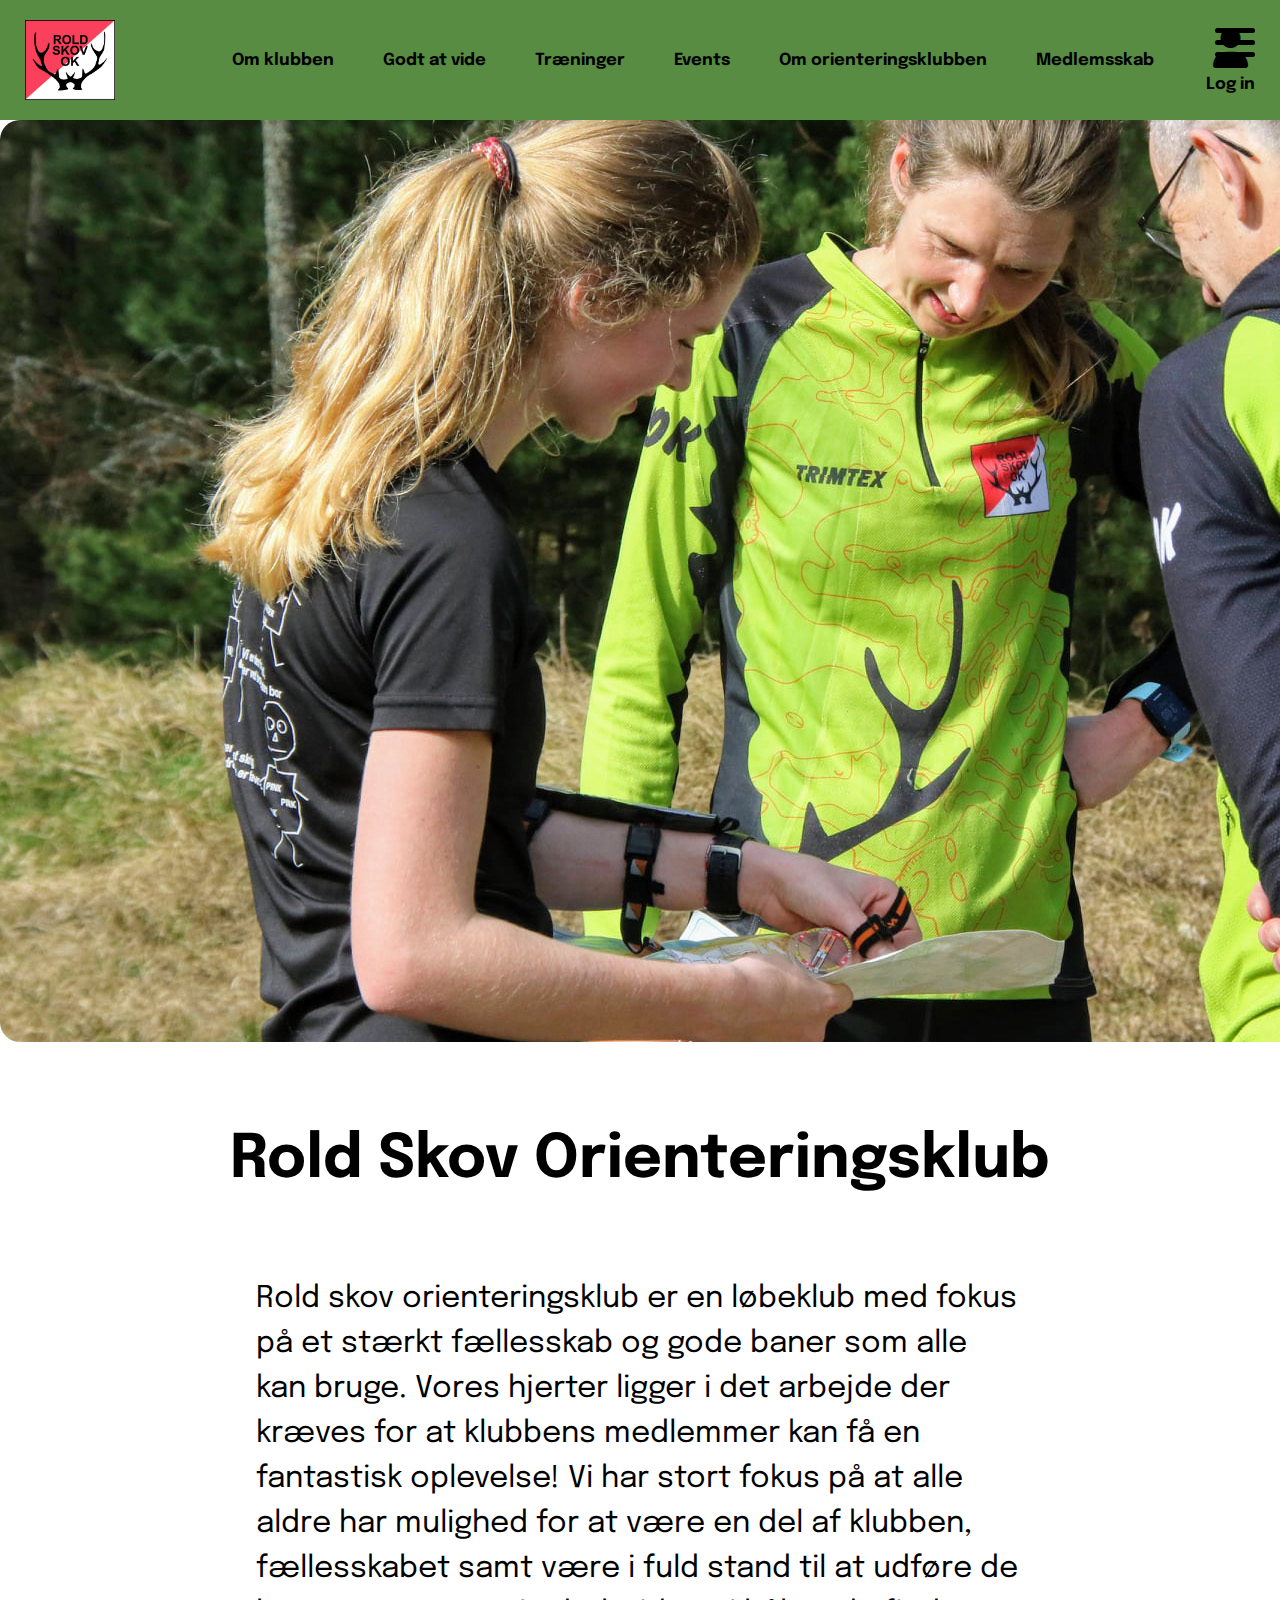
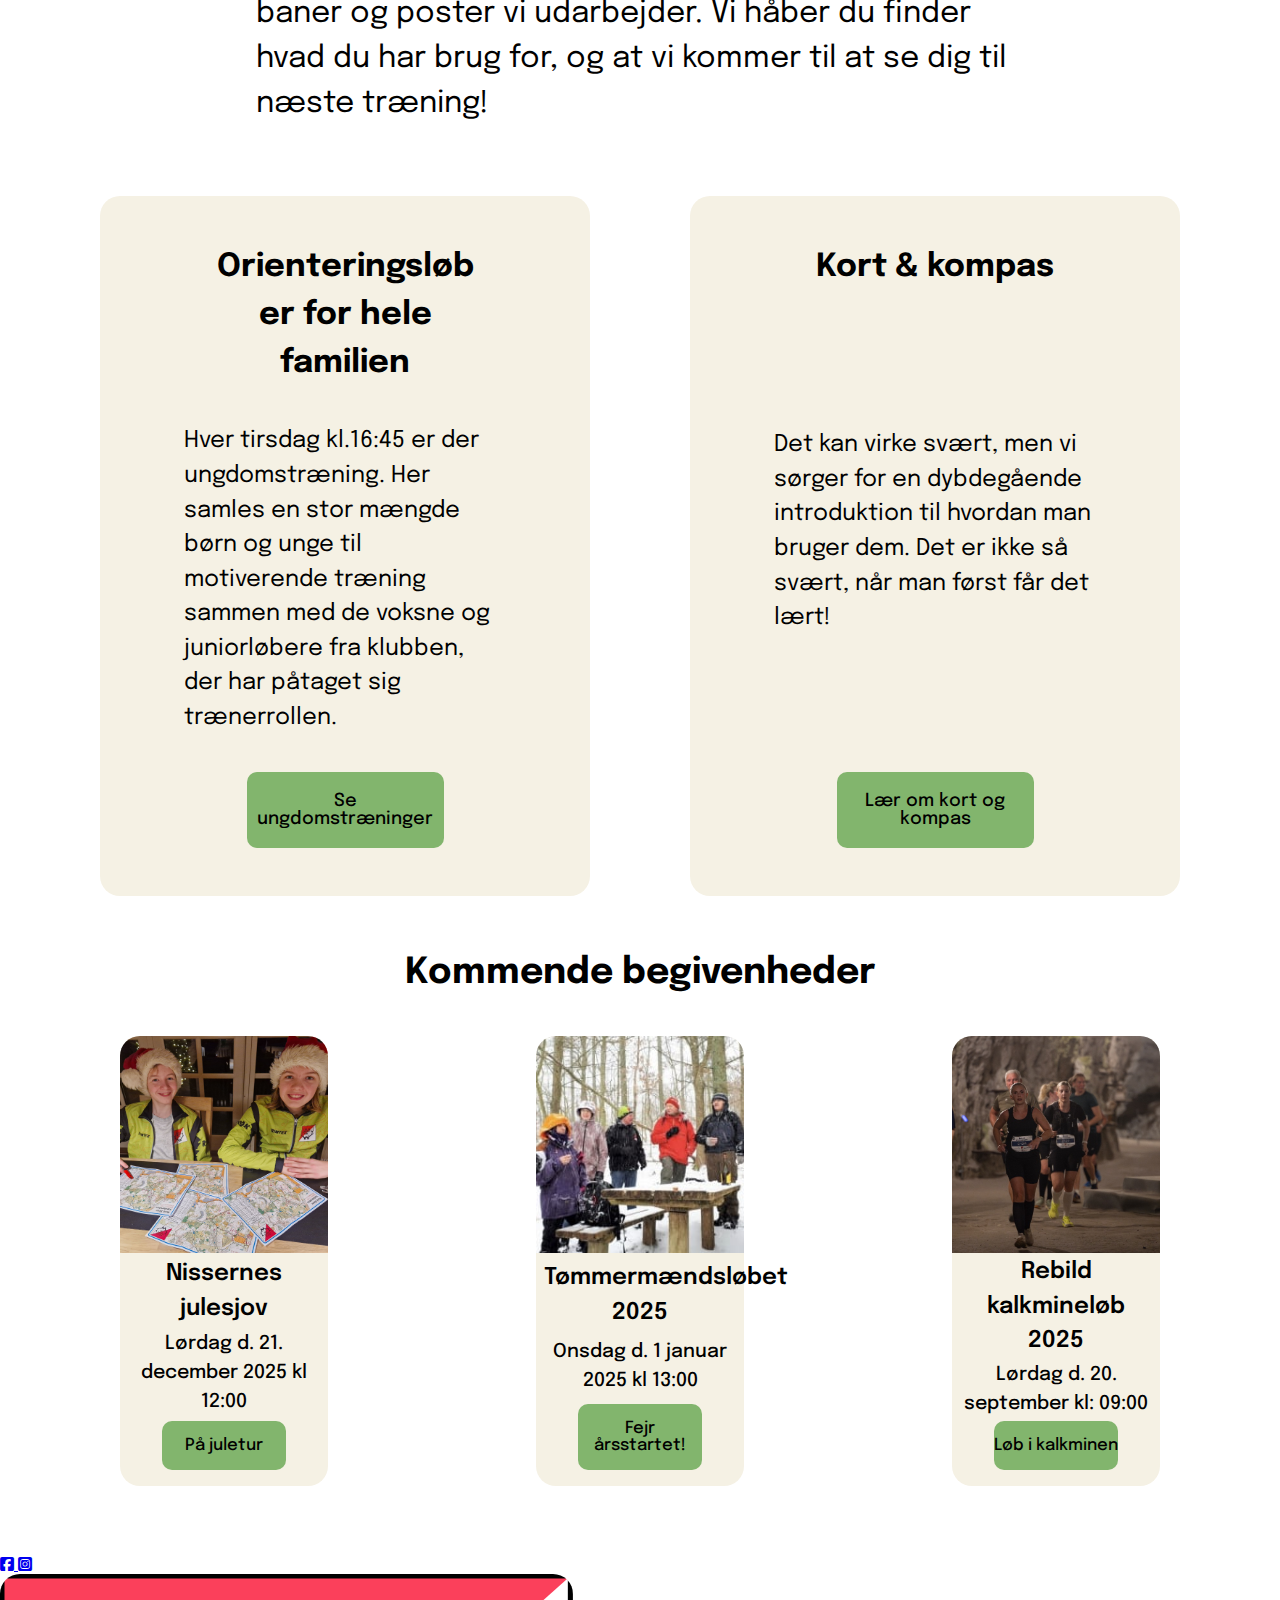
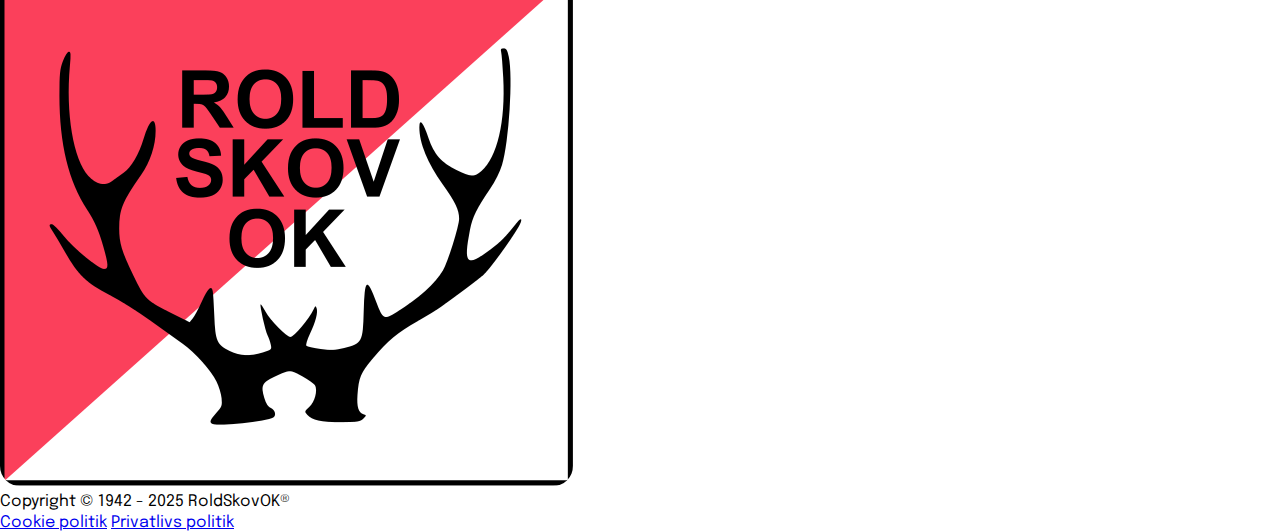
==== commit 9d54cb8c: "Merge branch 'medlemsskab' of https://github.com/MJB313/Rold-Skov-Orienteringsklub into medlemsskab" ====
--- a/index.html
+++ b/index.html
@@ -1,9 +1,9 @@
 <!DOCTYPE html>
-<html lang="da">
+<html lang="en">
   <head>
     <meta charset="UTF-8" />
     <meta name="viewport" content="width=device-width, initial-scale=1.0" />
-    <title>Forside | Rold Skov Orienteringsklub</title>
+    <title>Forside | Rold Skov Orienteringsklub </title>
     <link rel="stylesheet" href="./assets/css/styles.css" />
     <link
       rel="stylesheet"
@@ -12,196 +12,151 @@
       crossorigin="anonymous"
       referrerpolicy="no-referrer"
     />
-    <link
-      rel="icon"
-      href="./assets/images/RoldSkovOK-Logo.png"
-      type="image/icon type"
-    />
     <meta
       name="description"
       content="RSOK er en orienteringsløbsklub med fokus på et stærkt fællesskab, hvor unge, såvel som ældre er velkomne! Vi har gode baner som alle kan bruge."
     />
   </head>
   <body>
+ 
     <header>
+ 
       <nav>
         <a href="index.html">
           <img
-            src="./assets/images/RoldSkovOK-Logo.png"
+            src="./assets/images/RoldSkovOK Logo.png"
             alt="Logo af Rold Skov orienteringsklub"
-            title="Rold Skov Orienteringsklub logo"
           />
         </a>
-
-        <!-- Taget inspiration fra denne Codepen: https://codepen.io/alvarotrigo/pen/yLzaPVJ  og justeret til vores layout-->
-
+ 
+ 
+        <!-- Taget fra denne Codepen: https://codepen.io/alvarotrigo/pen/yLzaPVJ  og justeret til vores layout-->
+ 
         <div class="hamburger-menu">
           <input id="menu__toggle" type="checkbox" />
           <label class="menu__btn" for="menu__toggle">
             <span></span>
           </label>
-
+     
           <ul class="menu__box">
             <li><a class="menu__item" href="events.html">Events</a></li>
             <li><a class="menu__item" href="omKlubben.html">Om klubben</a></li>
-            <li>
-              <a class="menu__item" href="godtAtVide.html">Godt at vide</a>
+            <li><a class="menu__item" href="godtAtVide.html">Godt at vide</a></li>
+            <li><a class="menu__item" href="træninger.html">Træninger</a></li>
+            <li> <a class="menu__item" href="omOrienteringsklubben.html">Om orienteringsklubben</a>
             </li>
-            <li><a class="menu__item" href="træninger.html">Træninger</a></li>
-            <li>
-              <a class="menu__item" href="omOrienteringloeb.html"
-                >Om orienteringsklubben</a
-              >
-            </li>
-            <li>
-              <a class="menu__item" href="medlemsskab.html">Medlemsskab</a>
-            </li>
+            <li><a class="menu__item" href="medlemsskab.html">Medlemsskab</a></li>
             <li><a class="menu__item" href="#">Log in</a></li>
           </ul>
+ 
         </div>
         <!-- Codepen ____________________________________________________________________ -->
-
+ 
+ 
+ 
         <ul class="desktopNavHover">
           <li><a href="omKlubben.html">Om klubben</a></li>
           <li><a href="godtAtVide.html">Godt at vide</a></li>
           <li><a href="træninger.html">Træninger</a></li>
           <li><a href="events.html">Events</a></li>
           <li>
-            <a href="omOrienteringloeb.html">Om orienteringsklubben</a>
+            <a href="omOrienteringsklubben.html">Om orienteringsklubben</a>
           </li>
           <li><a href="medlemsskab.html">Medlemsskab</a></li>
         </ul>
-
+ 
         <div class="login">
-          <a href="#"
-            ><i class="fa-solid fa-user" title="Log in bruger ikon"></i
-          ></a>
+          <a href="#"><i class="fa-solid fa-user"></i></a>
           <a href="#">Log in</a>
         </div>
       </nav>
+ 
     </header>
-
+ 
     <main>
       <img
-        class="hero"
-        src="./assets/images/RSOK-Hjaelp-til-kort-og-kompas.jpg"
+        src="./assets/images/RSOK Hjaelp til kort og kompas.jpg"
         alt="Billede af 3 medlemmer fra RSOK, der giver hjælp til kort og kompas"
-        title="3 medlemmer af RSOK der kigger på et kort sammen"
       />
-
-      <section class="intro">
-        <h1>Rold Skov Orienteringsklub</h1>
-
-        <p>
-          Rold skov orienteringsklub er en løbeklub med fokus på et stærkt
-          fællesskab og gode baner som alle kan bruge. Vores hjerter ligger i
-          det arbejde der kræves for at klubbens medlemmer kan få en fantastisk
-          oplevelse! Vi har stort fokus på at alle aldre har mulighed for at
-          være en del af klubben, fællesskabet samt være i fuld stand til at
-          udføre de baner og poster vi udarbejder. Vi håber du finder hvad du
-          har brug for, og at vi kommer til at se dig til næste træning!
-        </p>
-      </section>
-
+ 
+    <section class="intro">
+      <h1>Rold Skov Orienteringsklub</h1>
+ 
+      <p>
+        Rold skov orienteringsklub er en løbeklub med fokus på et stærkt
+        fællesskab og gode baner som alle kan bruge. Vores hjerter ligger i det
+        arbejde der kræves for at klubbens medlemmer kan få en fantastisk
+        oplevelse! Vi har stort fokus på at alle aldre har mulighed for at være
+        en del af klubben, fællesskabet samt være i fuld stand til at udføre de
+        baner og poster vi udarbejder. Vi håber du finder hvad du har brug for,
+        og at vi kommer til at se dig til næste træning!
+      </p>
+    </section>
+ 
       <!-- INDSÆT STORE CARDS -->
-
-      <section class="bigCardSection">
-        <div class="bigCard">
-          <h2>Orienteringsløb er for hele familien</h2>
-          <p>
-            Hver tirsdag kl.16:45 er der ungdomstræning. Her samles en stor
-            mængde børn og unge til motiverende træning sammen med de voksne og
-            juniorløbere fra klubben, der har påtaget sig trænerrollen.
-          </p>
-          <a href="#">Se ungdomstræninger</a>
-        </div>
-        <div class="bigCard">
-          <h2>Kort & kompas</h2>
-          <p>
-            Det kan virke svært, men vi sørger for en dybdegående introduktion
-            til hvordan man bruger dem. Det er ikke så svært, når man først får
-            det lært!
-          </p>
-          <a href="#">Lær om kort og kompas</a>
-        </div>
-      </section>
-
-      <section class="futureEvents">
-        <h2>Kommende begivenheder</h2>
-
-        <div class="smallCardWrapper">
-          <div class="smallCard">
-            <img
-              src="./assets/images/RSOK-Nisserne.jpg"
-              alt="Billede af RSOK medlemmer med nissehuer"
-              title="Billede af 2 medlemmer der har nissehuer på"
-            />
-            <h3>Nissernes julesjov</h3>
-            <p>Lørdag d. 21. december 2025 kl: 12:00</p>
-            <a
-              href="https://www.facebook.com/events/1112208383641247"
-              target="_blank"
-              >På juletur</a
-            >
-          </div>
-
-          <div class="smallCard">
-            <img
-              src="./assets/images/RSOK-vinterloeb.jpg"
-              alt="Billede af RSOK medlemmer samlet i sneen"
-              title="RSOK medlemmer samlet udenfor i sneen"
-            />
-            <h3>Tømmermændsløbet</h3>
-            <p>Onsdag d. 1 januar 2025 kl: 13:00</p>
-            <a
-              href="https://www.facebook.com/events/4146915512211718"
-              target="_blank"
-              >Fejr årsstartet!</a
-            >
-          </div>
-
-          <div class="smallCard">
-            <img
-              src="./assets/images/Rebild-kalkmineloeb.jpg"
-              alt="Løbere i Rebild kalkmine"
-              title="Løbere i Rebild kalkmine"
-            />
-            <h3>Rebild kalkmineløb</h3>
-            <p>Lørdag d. 20. september 2025 kl: 09:00</p>
-            <a
-              href="https://www.facebook.com/events/1127204795643789"
-              target="_blank"
-              >Løb i kalkminen</a
-            >
-          </div>
-        </div>
-      </section>
+ 
+<section class="bigCardSection">
+  <div class="bigCard">
+    <h2>Orienteringsløb er for hele familien</h2>
+    <p>Hver tirsdag kl.16:45 er der ungdomstræning. Her samles en stor mængde børn og unge til motiverende træning sammen med de voksne og juniorløbere fra klubben, der har påtaget sig trænerrollen.</p>
+    <a href="#">Se ungdomstræninger</a>
+  </div>
+  <div class="bigCard">
+    <h2>Kort & kompas</h2>
+    <p>Det kan virke svært, men vi sørger for en dybdegående introduktion til hvordan man bruger dem.  
+      Det er ikke så svært, når man først får det lært!</p>
+    <a href="#">Lær om kort og kompas</a>
+  </div>
+</section>
+ 
+<section class="futureEvents">
+ 
+   
+      <h2>Kommende begivenheder</h2>
+ 
+  <div class="smallCardWrapper">
+    <div class="smallCard">
+      <img src="./assets/images/RSOK Nisserne.jpg" alt="Billede af RSOK medlemmer med nissehuer">
+      <h3>Nissernes julesjov</h2>
+      <p>Lørdag d. 21. december 2025 kl 12:00</p>
+      <a href="https://www.facebook.com/events/1112208383641247" target="_blank">På juletur</a>
+    </div>
+ 
+    <div class="smallCard">
+      <img src="./assets/images/RSOK vinterloeb.jpg" alt="Billede af RSOK medlemmer samlet i sneen">
+      <h3>Tømmermændsløbet 2025</h2>
+      <p>Onsdag d. 1 januar 2025
+        kl 13:00</p>
+      <a href="https://www.facebook.com/events/4146915512211718" target="_blank">Fejr årsstartet!</a>
+    </div>
+ 
+    <div class="smallCard">
+      <img src="./assets/images/Rebild kalkmineloeb.jpg" alt="Billede af RSOK medlemmer med nissehuer">
+      <h3>Rebild kalkmineløb 2025</h2>
+      <p>Lørdag d. 20. september
+        kl: 09:00</p>
+      <a href="https://www.facebook.com/events/1127204795643789" target="_blank">Løb i kalkminen</a>
+    </div>
+  </div>
+ 
+</section>
     </main>
-
+ 
     <footer>
       <div class="footerWrapper">
         <div class="socialMedia">
-          <a href="https://www.facebook.com/RoldSkovOK" target="_blank">
-            <i class="fa-brands fa-square-facebook" title="Facebook logo"></i>
-          </a>
-
-          <a
-            href="https://www.instagram.com/roldskovorienteringsklub/?hl=da"
-            target="_blank"
-          >
-            <i class="fa-brands fa-square-instagram" title="Instagram logo"></i>
-          </a>
+          <a href="https://www.facebook.com/RoldSkovOK" target="_blank"> <i class="fa-brands fa-square-facebook"></i> </a>
+          <a href="https://www.instagram.com/roldskovorienteringsklub/?hl=da" target="_blank"> <i class="fa-brands fa-square-instagram"></i> </a>
         </div>
-
+ 
         <div class="footerLogo">
           <img
-            src="./assets/images/RoldSkovOK-Logo.png"
+            src="./assets/images/RoldSkovOK Logo.png"
             alt="Logo af Rold Skov orienteringsklub"
-            title="Rold Skov orienteringsklub logo"
           />
           <p>Copyright © 1942 - 2025 RoldSkovOK®</p>
         </div>
-
+ 
         <div class="footerPolitik">
           <a href="#">Cookie politik</a>
           <a href="#">Privatlivs politik</a>
@@ -209,4 +164,4 @@
       </div>
     </footer>
   </body>
-</html>
+</html>--- a/assets/css/styles.css
+++ b/assets/css/styles.css
@@ -1,53 +1,48 @@
 /* TYPOGRAPHY */
 /* ___________________________________ */
-@import url('https://fonts.googleapis.com/css2?family=Epilogue:ital,wght@0,100..900;1,100..900&display=swap');
-
+@import url("https://fonts.googleapis.com/css2?family=Epilogue:ital,wght@0,100..900;1,100..900&display=swap");
 
 /* VARIABLES */
 /* ___________________________________ */
 
 :root {
-
-    /* Farver */
-
-    --deepForest: #2E4600;
-    --fernLeaf: #588C42;
-    --freshMint: #82B56D;
-    --clearSky: #87CEEB;
-    --paleStone: #F5F1E4;
-    --cardBackground: #D9D9D9;
-
-
-
-    /* Spacere */
-
-    --mobileSmallSpacer: 1.25rem;
-    --mobileSmallSpacer: 0.9375rem;
-    --mobileLargeSpacer: 1.875rem;
-
-    --desktopSmallSpacer: 1.25rem;
-    --desktopSMSpacer: 2.25rem;
-    --desktopMediumSpacer: 4.375rem;
-    --dekstopLargeSpacer: 6.25rem;
-
-
-    /* Font weight */
-
-    --fw-regular: 400;
-    --fw-medium: 500;
-    --fw-semibold: 600;
-    --fw-bold: 700;
-}
-
+  /* Farver */
+
+  --deepForest: #2e4600;
+  --fernLeaf: #588c42;
+  --freshMint: #82b56d;
+  --clearSky: #87ceeb;
+  --paleStone: #f5f1e4;
+  --cardBackground: #d9d9d9;
+
+  /* Spacere */
+
+
+  --mobileSmallSpacer: 0.9375rem;
+  --mobileMediumSpacer: 1.25rem;
+  --mobileLargeSpacer: 1.875rem;
+
+  --desktopSmallSpacer: 1.25rem;
+  --desktopSMSpacer: 2.25rem;
+  --desktopMediumSpacer: 4.375rem;
+  --dekstopLargeSpacer: 6.25rem;
+
+  /* Font weight */
+
+  --fw-regular: 400;
+  --fw-medium: 500;
+  --fw-semibold: 600;
+  --fw-bold: 700;
+}
 
 /* GENERAL STYLING */
 /* ___________________________________ */
 
 * {
-    box-sizing: border-box;
-    margin: 0;
-    padding: 0;
-    font-family: "Epilogue", serif;
+  box-sizing: border-box;
+  margin: 0;
+  padding: 0;
+  font-family: "Epilogue", serif;
 }
 
 h1,
@@ -56,204 +51,183 @@
 h4,
 h5,
 h6 {
-
-    font-family: "Epilogue", serif;
-    font-weight: var(--fw-bold);
-    line-height: 150%;
-
+  font-family: "Epilogue", serif;
+  font-weight: var(--fw-bold);
+  line-height: 150%;
 }
 
 p {
-    font-family: "Epilogue", serif;
-    font-weight: var(--fw-regular);
-    line-height: 150%;
+  font-family: "Epilogue", serif;
+  font-weight: var(--fw-regular);
+  line-height: 150%;
 }
 
 img {
-    border-radius: 20px;
+  border-radius: 20px;
 }
 
 h1 {
-    font-size: 3.125rem;
-    font-weight: var(--fw-bold);
-    text-align: center;
-    padding-block: var(--desktopMediumSpacer)
-}
-
-
+  font-size: 3.125rem;
+  font-weight: var(--fw-bold);
+  text-align: center;
+  padding-block: var(--desktopMediumSpacer);
+}
 
 /* ____________________________________________________________________________________________________________________________________________________________________ */
 /* Her styles HEADER */
 
 header {
-    position: sticky;
-    top: 0;
-    overflow: hidden;
+  position: sticky;
+  top: 0;
+  overflow: hidden;
 }
 
 nav {
-    display: flex;
-    justify-content: space-between;
-    align-items: center;
-    height: 120px;
-    padding: 1.5625rem;
-    background-color: var(--fernLeaf);
-
+  display: flex;
+  justify-content: space-between;
+  align-items: center;
+  height: 120px;
+  padding: 1.5625rem;
+  background-color: var(--fernLeaf);
 }
 
 nav a img {
-    height: 80px;
+  height: 80px;
 }
 
 nav img {
-    display: block;
-    border-radius: 0;
-    height: 200px;
+  display: block;
+  border-radius: 0;
+  height: 200px;
 }
 
 nav ul {
-    display: flex;
-    width: 75%;
-    justify-content: space-between;
+  display: flex;
+  width: 75%;
+  justify-content: space-between;
 }
 
 nav li {
-    list-style-type: none;
+  list-style-type: none;
 }
 
 nav a {
-    color: black;
-    text-decoration: none;
-    font-weight: var(--fw-bold);
-    font-size: clamp(0.8rem, 1.3vw, 1.375rem);
-
+  color: black;
+  text-decoration: none;
+  font-weight: var(--fw-bold);
+  font-size: clamp(0.8rem, 1.3vw, 1.375rem);
 }
 
 nav a:hover {
-    text-decoration: underline var(--paleStone) 3px;
-    text-underline-offset: 0.5rem;
-
-}
-
+  text-decoration: underline var(--paleStone) 3px;
+  text-underline-offset: 0.5rem;
+}
 
 .login {
-    display: grid;
-    place-items: center;
-    gap: 0.5rem;
+  display: grid;
+  place-items: center;
+  gap: 0.5rem;
 }
 
 .login a {
-    text-decoration: none;
+  text-decoration: none;
 }
 
 nav i {
-    font-size: 2.5rem;
-}
-
-
+  font-size: 2.5rem;
+}
 
 /* _________________________________________________________________________________________________________________ */
 
 /* TAGET FRA DENNE CODEPEN: https://codepen.io/alvarotrigo/pen/yLzaPVJ  og justeret til vores layout*/
 
-
-
-
 #menu__toggle {
-    opacity: 0;
-
-}
-
-#menu__toggle:checked+.menu__btn>span {
-    transform: rotate(45deg);
-}
-
-#menu__toggle:checked+.menu__btn>span::before {
-    top: 0;
-    transform: rotate(0deg);
-}
-
-#menu__toggle:checked+.menu__btn>span::after {
-    top: 0;
-    transform: rotate(90deg);
-}
-
-#menu__toggle:checked~.menu__box {
-    right: 0 !important;
+  opacity: 0;
+}
+
+#menu__toggle:checked + .menu__btn > span {
+  transform: rotate(45deg);
+}
+
+#menu__toggle:checked + .menu__btn > span::before {
+  top: 0;
+  transform: rotate(0deg);
+}
+
+#menu__toggle:checked + .menu__btn > span::after {
+  top: 0;
+  transform: rotate(90deg);
+}
+
+#menu__toggle:checked ~ .menu__box {
+  right: 0 !important;
 }
 
 .menu__btn {
-    position: fixed;
-    top: 40px;
-    right: 25px;
-    width: 40px;
-    cursor: pointer;
-    z-index: 1;
-
-}
-
-.menu__btn>span,
-.menu__btn>span::before,
-.menu__btn>span::after {
-    display: block;
-    position: absolute;
-    width: 100%;
-    height: 5px;
-    background-color: #000000;
-    transition-duration: .25s;
-    border-radius: 10px;
-}
-
-.menu__btn>span::before {
-    content: '';
-    top: -12px;
-}
-
-.menu__btn>span::after {
-    content: '';
-    top: 12px;
+  position: fixed;
+  top: 40px;
+  right: 25px;
+  width: 40px;
+  cursor: pointer;
+  z-index: 1;
+}
+
+.menu__btn > span,
+.menu__btn > span::before,
+.menu__btn > span::after {
+  display: block;
+  position: absolute;
+  width: 100%;
+  height: 5px;
+  background-color: #000000;
+  transition-duration: 0.25s;
+  border-radius: 10px;
+}
+
+.menu__btn > span::before {
+  content: "";
+  top: -12px;
+}
+
+.menu__btn > span::after {
+  content: "";
+  top: 12px;
 }
 
 .menu__box {
-    display: block;
-    position: fixed;
-    top: 0;
-    right: -100%;
-    width: 300px;
-    height: 100%;
-    margin: 0;
-    padding: 80px 0;
-    list-style: none;
-    background-color: #ECEFF1;
-    box-shadow: 2px 2px 6px rgba(0, 0, 0, .4);
-    transition-duration: .25s;
+  display: block;
+  position: fixed;
+  top: 0;
+  right: -100%;
+  width: 300px;
+  height: 100%;
+  margin: 0;
+  padding: 80px 0;
+  list-style: none;
+  background-color: #eceff1;
+  box-shadow: 2px 2px 6px rgba(0, 0, 0, 0.4);
+  transition-duration: 0.25s;
 }
 
 .menu__item {
-    display: block;
-    padding: 16px 24px;
-    color: #333;
-    font-family: 'Roboto', sans-serif;
-    font-size: 20px;
-    font-weight: 600;
-    text-decoration: none;
-    transition-duration: .25s;
-    box-shadow: 0 0 1px 0 rgba(0, 0, 0, 0.5);
+  display: block;
+  padding: 16px 24px;
+  color: #333;
+  font-family: "Roboto", sans-serif;
+  font-size: 20px;
+  font-weight: 600;
+  text-decoration: none;
+  transition-duration: 0.25s;
+  box-shadow: 0 0 1px 0 rgba(0, 0, 0, 0.5);
 }
 
 .menu__item:hover {
-    background-color: var(--freshMint);
-}
-
-
+  background-color: var(--freshMint);
+}
 
 /* HEADER DONE */
 /* _________________________________________________________________________________________________________________________________________________________________________ */
 
-
-
-
-
 /* ____________________________________________________________________________________________________________________________________________________________________ */
 /* Her styles MAIN */
 
@@ -261,317 +235,279 @@
 
 
 
+/* ____________________________________________________________________________________________________________________________________________ */
+/* Børn og unge + RSOK'kerne + Hvad er O-kort + Kort og kompas ---- de 4 undersider*/
+
+.gav4Sider {
+  display: grid;
+  grid-template-columns: 45% 1fr;
+  gap: var(--desktopSmallSpacer);
+  padding-inline: var(--desktopSmallSpacer);
+  margin-block: var(--dekstopLargeSpacer);
+}
+
+.gav4Sider img {
+  width: 100%;
+  height: 500px;
+  object-fit: cover;
+}
+
+.gav4Sider p {
+  font-size: 1.375rem;
+  padding-bottom: var(--desktopSmallSpacer);
+}
+
+.gav4Sider i {
+  font-size: 2rem;
+  padding-bottom: var(--desktopSmallSpacer);
+  color: var(--deepForest);
+}
+
+
+/* Børn og unge+RSOK'kerne + Hvad er O-kort + Kort og kompas ---- de 4 undersider SLUT */
+/*________________________________________________*/
+
+
+
 /* _________________________________________________________________________________________________________________________________________ */
 /* FORSIDE */
 
-
 /* Hero */
 
 .hero {
-    display: block;
-    width: 100%;
-    border-radius: 0;
-
-}
-
-
+  display: block;
+  width: 100%;
+  border-radius: 0;
+}
 
 /* Title / introtekst */
 
 .intro h1 {
-    padding: var(--desktopMediumSpacer);
-    text-align: center;
-    font-size: 3.75rem;
+  padding: var(--desktopMediumSpacer);
+  text-align: center;
+  font-size: 3.75rem;
 }
 
 .intro p {
-    padding-inline: 20%;
-    font-size: 1.875rem;
-    padding-bottom: var(--desktopMediumSpacer);
-}
-
-
-
-
+  padding-inline: 20%;
+  font-size: 1.875rem;
+  padding-bottom: var(--desktopMediumSpacer);
+}
 
 /* BIG CARD */
 
 .bigCardSection {
-    padding-inline: var(--dekstopLargeSpacer);
-    display: grid;
-    justify-content: space-between;
-    grid-template-columns: 1fr 1fr;
-    gap: var(--dekstopLargeSpacer);
-    margin-bottom: var(--desktopMediumSpacer);
+  padding-inline: var(--dekstopLargeSpacer);
+  display: grid;
+  justify-content: space-between;
+  grid-template-columns: 1fr 1fr;
+  gap: var(--dekstopLargeSpacer);
+  margin-bottom: 30px;
 }
 
 .bigCard {
-    background-color: #F5F1E4;
-    height: 700px;
-    padding: 3rem;
-    display: flex;
-    flex-direction: column;
-    justify-content: space-between;
-    border-radius: 20px;
+  background-color: #f5f1e4;
+  height: 700px;
+  padding: 3rem;
+  display: flex;
+  flex-direction: column;
+  justify-content: space-between;
+  border-radius: 20px;
 }
 
 .bigCard h2 {
-    font-size: clamp(2rem, 2.3vw, 2.5rem);
-    text-align: center;
-    padding-inline: 3.5rem;
+  font-size: clamp(2rem, 2.3vw, 2.5rem);
+  text-align: center;
+  padding-inline: 3.5rem;
 }
 
 .bigCard P {
-    padding: var(--desktopSMSpacer) var(--desktopSMSpacer);
-    font-size: clamp(1.125rem, 1.8vw, 2rem);
-
+  padding: var(--desktopSMSpacer) var(--desktopSMSpacer);
+  font-size: clamp(1.125rem, 1.8vw, 2rem);
 }
 
 .bigCard a {
-    width: 50%;
-    margin: 0 auto;
-    text-align: center;
-    border-radius: 10px;
-    padding-block: var(--desktopSmallSpacer);
-    background-color: var(--freshMint);
-    font-size: 1.125rem;
-    text-decoration: none;
-    color: black;
-    font-weight: var(--fw-medium);
+  width: 50%;
+  margin: 0 auto;
+  text-align: center;
+  border-radius: 10px;
+  padding-block: var(--desktopSmallSpacer);
+  background-color: var(--freshMint);
+  font-size: 1.125rem;
+  text-decoration: none;
+  color: black;
+  font-weight: var(--fw-medium);
 }
 
 .bigCard a:hover {
-    transition: ease 0.5s;
-    transform: scale(1.05);
-}
-
-
-
-
+  transition: ease 0.5s;
+  transform: scale(1.05);
+}
 
 /* Kommende events */
 
 .futureEvents {
-    padding-block: var(--desktopSmallSpacer);
-    margin-bottom: 50px;
+  padding: var(--desktopSmallSpacer);
+  margin-bottom: 50px;
 }
 
 .futureEvents h2 {
-    text-align: center;
-    padding-bottom: var(--desktopSMSpacer);
-    font-size: 2.25rem;
-}
-
-
+  text-align: center;
+  padding-bottom: var(--desktopSMSpacer);
+  font-size: 2.25rem;
+}
 
 /* Small cards */
 
 .smallCardWrapper {
-
-    display: flex;
-    justify-content: space-between;
-    padding-inline: var(--dekstopLargeSpacer);
+  display: flex;
+  justify-content: space-between;
+  padding-inline: var(--dekstopLargeSpacer);
 }
 
 .smallCard {
-    width: 20%;
-    height: 450px;
-    background-color: var(--paleStone);
-    border-radius: 20px;
-    display: flex;
-    flex-direction: column;
-    justify-content: space-between;
-    padding-bottom: 1rem;
-
-
+  width: 20%;
+  height: 450px;
+  background-color: var(--paleStone);
+  border-radius: 20px;
+  display: flex;
+  flex-direction: column;
+  justify-content: space-between;
+  padding-bottom: 1rem;
 }
 
 .smallCard img {
-    width: 100%;
-    height: 50%;
-    object-fit: cover;
-    object-position: center top;
-    border-radius: 20px 20px 0 0;
+  width: 100%;
+  height: 50%;
+  object-fit: cover;
+  object-position: center top;
+  border-radius: 20px 20px 0 0;
 }
 
 section .smallCard h3 {
-    font-size: clamp(1.2rem, 1.3vw, 1.6rem);
-    font-weight: var(--fw-semibold);
-    text-align: center;
-    padding-inline: 0.5rem;
-
+  font-size: clamp(1.2rem, 1.8vw, 1.8rem);
+  font-weight: var(--fw-semibold);
+  text-align: center;
+  padding-inline: 0.5rem;
 }
 
 .smallCard p {
-    font-size: clamp(1rem, 1.2vw, 1.2rem);
-    font-weight: var(--fw-medium);
-    text-align: center;
-    padding-inline: 0.5rem;
-
+  font-size: clamp(1rem, 1.5vw, 1.375rem);
+  font-weight: var(--fw-medium);
+  text-align: center;
+  padding-inline: 0.5rem;
 }
 
 .smallCard a {
-    display: block;
-    text-align: center;
-    padding-block: 1rem;
-    width: 60%;
-    margin: 0 auto;
-    background-color: var(--freshMint);
-    border-radius: 10px;
-    text-decoration: none;
-    color: black;
-    font-weight: var(--fw-medium);
-    font-size: clamp(0.8rem, 1.3vw, 1.125rem);
+  display: block;
+  text-align: center;
+  padding-block: 1rem;
+  width: 60%;
+  margin: 0 auto;
+  background-color: var(--freshMint);
+  border-radius: 10px;
+  text-decoration: none;
+  color: black;
+  font-weight: var(--fw-medium);
+  font-size: clamp(0.8rem, 1.3vw, 1.125rem);
 }
 
 .smallCard a:hover {
-    transition: ease 0.5s;
-    transform: scale(1.05);
-}
-
-
+  transition: ease 0.5s;
+  transform: scale(1.05);
+}
 
 /* FORSIDE SLUT
 _____________________________________________________________________________________________________________________________________________________ */
 
-
-
-
-
-
 /* ______________________________________________________________________________________________________________________ */
 /* OM KLUBBEN */
 
-
-
 .omkMain {
-    padding-inline: var(--dekstopLargeSpacer);
+  padding-inline: var(--desktopSmallSpacer);
 }
 
 .omkMain h2 {
-    font-size: 2rem;
-    padding-bottom: var(--desktopSMSpacer);
-    text-align: center;
-}
-
-.omkMain h3 {
-    padding-bottom: var(--desktopSmallSpacer);
-    font-size: 1.625rem;
-}
-
-.omkMain h4 {
-    font-size: 1.3rem;
+  padding-bottom: var(--desktopSmallSpacer);
 }
 
 .omkIntro {
-    display: grid;
-    grid-template-columns: 50% 1fr;
-    gap: var(--desktopSmallSpacer);
+  display: grid;
+  grid-template-columns: 50% 1fr;
+  gap: var(--desktopSmallSpacer);
+  padding-inline: var(--desktopSmallSpacer);
 }
 
 .omkIntro img {
-    height: 75%;
-    object-fit: cover;
-    object-position: center;
-    border-radius: 20px;
+  height: 75%;
+  object-fit: cover;
+  object-position: center;
+  border-radius: 20px;
 }
 
 .omkIntro p {
-    font-size: clamp(0.85rem, 1.2vw, 2rem);
-    padding-right: 1rem;
-}
-
-.introText h4 {
-font-size: clamp(1rem, 1.2vw, 2rem);
-}
-
-#omkIntroH4{
-    padding-top: var(--mobileSmallSpacer);
-}
-
-
+  font-size: clamp(0.7rem, 1.4vw, 2rem);
+}
 
 .kontaktpersoner {
-    margin-bottom: 7.5rem;
-}
-
+  margin-bottom: 7.5rem;
+}
 
 .employeeCardWrapper {
-    display: flex;
-    justify-content: space-between;
-    grid-template-columns: 1fr 1fr 1fr;
-    margin-bottom: 7.5rem;
-
-}
-
-.mobileDisplay {
-    display: grid;
-    justify-content: space-between;
+  display: flex;
+  justify-content: space-between;
+  grid-template-columns: 1fr 1fr 1fr;
+  margin-bottom: 7.5rem;
 }
 
 .employeeCard {
-    width: 300px;
-    display: grid;
-    gap: 0.5rem;
-}
-
-.employeeName {
-    padding-bottom: 1rem;
+  width: 20%;
+  display: grid;
+  gap: 1rem;
 }
 
 .employeeCard img {
-    width: 300px;
-    height: 200px;
-    object-fit: cover;
-    object-position: center;
+  width: 80%;
+  height: 200px;
+  object-fit: cover;
+  object-position: center;
 }
 
 .employeeCard h3 {
-    font-size: 1.25rem;
-    padding: 0;
+  font-size: 1.25rem;
 }
 
 .employeeCard p {
-    font-size: 1.25rem;
+  font-size: 1.25rem;
 }
 
 .employeeCard i {
-    font-size: 1.4rem;
+  font-size: 1.4rem;
 }
 
 .employeeCard a {
-    color: black;
-    font-size: 1rem;
+  color: black;
+  font-size: 1rem;
 }
 
 .employeeCard img {
-    border-radius: 20px;
-    object-fit: center;
-
-}
-
-.phone {
-    padding-bottom: 1rem;
+  border-radius: 20px;
+  object-fit: center;
 }
 
 .phone i {
-    color: var(--freshMint);
-    padding-right: 0.5rem;
-
+  color: var(--freshMint);
+  padding-right: 0.5rem;
 }
 
 .mail i {
-    color: var(--clearSky);
-    padding-right: 0.5rem;
-}
-
+  color: var(--clearSky);
+  padding-right: 0.5rem;
+}
 
 .bestyrelsesmedlemmer {
-    margin-bottom: 7.5rem;
-}
-
-
-
+  margin-bottom: 7.5rem;
+}
 
 
 /* Tabel */
@@ -604,21 +540,7 @@
 }
 
 /* Om klubben slut */
-/* __________________________________________________________________________________________________________________________________ */¨
-
-
-
-
-
-
-/* ____________________________________________________________________________________________________________________________________________ */
-/* De 4 undersider til GAV */
-
-
-/* De 4 undersider til GAV */
-/* ____________________________________________________________________________________________________________________________________________________ */
-
-
+/* __________________________________________________________________________________________________________________________________ */
 
 
 
@@ -632,6 +554,7 @@
 
 
 
+
 /* _________________________________________________________________________________________________________________________________ */
 /* Godt at vide */
 
@@ -646,116 +569,346 @@
 
 
 
+
+
+
+
+
+
+
 /* _________________________________________________________________________________________________________________________________ */
 /* medlemsskab */
+.konArt {
+  display: flex;
+  justify-content: center;
+  align-items: center;
+}
+
+
+article h2 {
+  margin-top: 0;
+  margin-bottom: 20px;
+  text-align: center;
+  padding-block: var(--desktopSmallSpacer);
+}
+
+table {
+  border-collapse: collapse;
+  width: 70%;
+  margin: 50px auto;
+  text-align: center;
+}
+
+td {
+  border: 1px solid black;
+  padding: 24px;
+}
+
+.konArt p {
+  text-align: left;
+  margin-inline: 20rem;
+  line-height: 150%;
+  padding-bottom: var(--desktopSmallSpacer);
+}
+
+.konArt p:nth-last-of-type(1) {
+  padding-bottom: 7.6rem;
+}
 
 /* medlemsskab slut */
 /* __________________________________________________________________________________________________________________________________ */
 
-
-
-
-
-
-
-
 /* _________________________________________________________________________________________________________________________________ */
 /* om orienteringsløb */
 
+.omoMain {
+  max-width: 100%;
+}
+
+#omoHeroImg {
+  width: 100%;
+  height: 60vh;
+  border-radius: none;
+  object-fit: cover;
+  object-position: center center;
+}
+
+.omoMain h2 {
+  text-align: center;
+  margin-block: var(--desktopSmallSpacer);
+  margin-block: var(--desktopMediumSpacer);
+
+}
+
+.omoWidecard {
+  width: 90%;
+  height: 32rem;
+  margin: 0 auto;
+  background-color: #f5f1e4;
+  border-radius: 0.625rem;
+  margin-bottom: var(--dekstopLargeSpacer);
+  background-color: #f5f1e4;
+  border-radius: 20px;
+  box-shadow: 0 0.25rem 0.5rem rgba(0, 0, 0, 0.1);
+  display: flex;
+  flex-direction: row;
+}
+
+#omoWidecardImg {
+  max-width: 50vw;
+  object-fit: cover;
+  object-position: center center;
+  border-radius: 20px;
+}
+
+.omoWidecard .omoWidecardContent {
+  width: 100%;
+  text-align: left;
+  line-height: 1.8rem;
+  padding-inline: var(--desktopSMSpacer);
+}
+
+
+.test {
+.omoTekst {
+  display: flex;
+  align-items: center;
+  height: 100%;
+  width: 100%;
+}
+
+.omoCards {
+  padding-bottom: var(--desktopMediumSpacer);
+}
+
+.omoCards h2 {
+  text-align: left;
+  padding-left: var(--dekstopLargeSpacer);
+  margin-block: var(--desktopSmallSpacer);
+}
+
+.omoSmallCardWrapper {
+  display: flex;
+  justify-content: space-between;
+  padding-inline: var(--dekstopLargeSpacer);
+}
+
+.omoSmallCard {
+  width: 20%;
+  height: 450px;
+  background-color: var(--paleStone);
+  border-radius: 20px;
+  display: flex;
+  flex-direction: column;
+  justify-content: space-between;
+  padding-bottom: 1rem;
+}
+
+.omoSmallCard img {
+  width: 100%;
+  height: 50%;
+  object-fit: cover;
+  object-position: center top;
+  border-radius: 20px 20px 0 0;
+}
+
+section .omoSmallCard h3 {
+  font-size: clamp(1.2rem, 1.8vw, 1.8rem);
+  font-weight: var(--fw-semibold);
+  text-align: center;
+  padding-inline: 0.5rem;
+}
+
+
+.omoSmallCard p {
+  font-size: clamp(1rem, 1.5vw, 1.375rem);
+  font-weight: var(--fw-medium);
+  text-align: center;
+  padding-inline: 0.5rem;
+}
+
+.omoSmallCard a {
+  display: block;
+  text-align: center;
+  padding-block: 1rem;
+  width: 60%;
+  margin: 0 auto;
+  background-color: var(--freshMint);
+  border-radius: 10px;
+  text-decoration: none;
+  color: black;
+  font-weight: var(--fw-medium);
+  font-size: clamp(0.8rem, 1.3vw, 1.125rem);
+}
+
 /* om orienteringsløb slut */
 /* __________________________________________________________________________________________________________________________________ */
 
-
-
-
-
-
+  
+  
+  
 /* _________________________________________________________________________________________________________________________________ */
 /* træninger */
 
+.smallCardWrapper {
+  display: flex;
+  justify-content: space-between;
+  padding-inline: var(--dekstopLargeSpacer);
+}
+
+.traH2 {
+  text-align: center;
+  padding-top: var(--desktopSmallSpacer);
+}
+
+.traCard {
+  width: 29%;
+  height: 25rem;
+  background-color: white;
+  border-radius: 20px;
+  display: flex;
+  flex-direction: column;
+  justify-content: space-between;
+  padding-top: var(--desktopSmallSpacer);
+  padding-bottom: var(--desktopMediumSpacer);
+}
+
+.traCard img {
+  width: 100%;
+  height: 70%;
+  object-fit: cover;
+  object-position: center center;
+  border-radius: 20px;
+}
+
+section .traCard h3 {
+  font-size: clamp(1.2rem, 1.8vw, 1.8rem);
+  font-weight: var(--fw-semibold);
+  text-align: center;
+  padding-inline: 0.5rem;
+}
+
+.traCard p {
+  font-size: clamp(1rem, 1.5vw, 1.375rem);
+  font-weight: var(--fw-medium);
+  text-align: center;
+  padding-inline: 0.5rem;
+}
+
+.traCard a {
+  display: block;
+  text-align: center;
+  padding-block: 1rem;
+  width: 60%;
+  margin: 0 auto;
+  background-color: var(--freshMint);
+  border-radius: 10px;
+  text-decoration: none;
+  color: black;
+  font-weight: var(--fw-medium);
+  font-size: clamp(0.8rem, 1.3vw, 1.125rem);
+}
+
+.traMain {
+  display: flex;
+}
+
+.traMain img {
+  max-width: 50%;
+  max-height: 37rem;
+  margin-left: var(--dekstopLargeSpacer);
+  margin-right: var(--desktopSmallSpacer);
+  margin-bottom: var(--desktopMediumSpacer);
+  border-radius: 20px;
+  object-fit: cover;
+  object-position: center center;
+}
+
+.traBody {
+  max-width: 50%;
+  padding-right: var(--dekstopLargeSpacer);
+}
+
+.traBody p {
+  padding-bottom: 1rem;
+}
+
 /* træninger slut */
 /* __________________________________________________________________________________________________________________________________ */
 
-
-
-
-
+  
+  
+  
 /* MAIN DONE */
 /* _________________________________________________________________________________________________________________________________________________________________________ */
 
-
-
-
-
-
-
-
 /* ____________________________________________________________________________________________________________________________________________________________________ */
 /* Her styles FOOTER */
 
 footer {
-    height: 100px;
-    background-color: var(--fernLeaf);
+  height: 100px;
+  background-color: var(--fernLeaf);
 }
 
 .footerWrapper {
-    display: flex;
-    justify-content: space-between;
-    align-items: center;
-    height: 100%;
-    padding: 10px 20%;
-    background-color: var(--fernLeaf);
-
+  display: flex;
+  justify-content: space-between;
+  align-items: center;
+  height: 100%;
+  padding-inline: 20%;
 }
 
 .socialMedia {
-    display: flex;
-    justify-content: center;
-    gap: var(--desktopSmallSpacer);
-
+  display: flex;
+  justify-content: center;
+  gap: var(--desktopSmallSpacer);
 }
 
 .socialMedia i {
-    font-size: 4rem;
+  font-size: 4rem;
 }
 
 .socialMedia a {
-    color: black;
+  color: black;
 }
 
 .footerLogo {
-    display: grid;
-    place-items: center;
-    align-items: center;
-    gap: 0.3rem;
-
+  display: grid;
+  place-items: center;
+  align-items: center;
+  gap: 0.3rem;
 }
 
 .footerLogo img {
-    height: 50px;
-    display: block;
-    border-radius: 0;
+  height: 60px;
+  display: block;
+  border-radius: 0;
 }
 
 .footerLogo p {
-    font-size: 0.6rem;
-    padding: 0;
-    font-weight: var(--fw-semibold);
+  font-size: 0.6875rem;
+  padding: 0;
+  font-weight: var(--fw-semibold);
 }
 
 .footerPolitik {
-    display: grid;
-    place-items: center;
-    gap: var(--desktopSmallSpacer);
-
-}
-
+  display: grid;
+  place-items: center;
+  gap: var(--desktopSmallSpacer);
+}
 
 .footerPolitik a {
-    color: black;
-    font-size: 1.375rem;
-    font-weight: var(--fw-semibold);
-}
+  color: black;
+  font-size: 1.375rem;
+  font-weight: var(--fw-semibold);
+}
+
+
+
+/* Footer slut 
+____________________________________________________*/
+
+
 
 
 
@@ -769,381 +922,306 @@
 /* _______________________________________________________________________________________________________________ */
 /* MEDIA QUERRIES */
 
-
-
-
-
-
-
-
-
 @media screen and (max-width: 1279px) {
-
-
-    /* Nav */
-
-    nav {
-        height: 80px;
+  
+  
+ /* Forside
+  ____________________________________________ */
+  
+  /* Nav */
+
+  nav {
+    height: 80px;
+  }
+
+  nav a img {
+    height: 60px;
+  }
+
+  nav i {
+    font-size: 2rem;
+  }
+  
+    nav i {
+    font-size: 2rem;
+  }
+
+
+  
+  
+  /* Intro sektion */
+
+  .intro p {
+    padding: var(--mobileSmallSpacer);
+    font-size: 1rem;
+  }
+
+  /* BIG CARD */
+
+  .bigCard {
+    height: 300px;
+    padding: var(--desktopSMSpacer);
+  }
+
+  .bigCard h2 {
+    padding: 0;
+    font-size: 1.125rem;
+
+
+
+  /* BIG CARD */
+
+  .bigCard {
+    height: 300px;
+    padding: var(--desktopSMSpacer);
+  }
+
+  .bigCard h2 {
+    padding: 0;
+    font-size: 1.125rem;
+  }
+
+  .bigCard p {
+    padding: 0;
+    font-size: 1rem;
+  }
+
+  .bigCard a {
+    padding-block: 0.8rem;
+    font-size: 0.7rem;
+  }
+    
+  .bigCard p {
+    padding: 0;
+    font-size: 1rem;
+  }
+
+  .bigCard a {
+    padding-block: 0.8rem;
+    font-size: 0.7rem;
+  }
+    
+    
+
+  /* Small cards */
+
+  .smallCard {
+    width: 25%;
+  }
+    
+    
+  /* Footer */
+  
+
+  .footerWrapper {
+    padding-inline: 10%;
+  }
+    
+  /* Forside slut
+  ____________________________________________ */
+
+    
+    
+    
+   /* GAV 4 undersider 
+    ______________________________________________________*/ 
+     
+  .gav4Sider{
+    grid-template-columns: 1fr;
+    margin-block: var(--desktopMediumSpacer);
+  }
+    
+   /* GAV 4 undersider slut 
+    ______________________________________________________*/ 
+}
+
+  
+
+
+
+
+
+
+
+@media screen and (max-width: 900px) {
+  
+   /* Forside
+  ____________________________________________ */
+  
+  
+  /* NAV */
+
+  nav ul {
+    display: none;
+  }
+
+  .login {
+    display: none;
+  }
+
+  nav a:hover {
+    text-decoration: none;
+  }
+
+  nav a:hover {
+    text-decoration: none;
+  }
+
+  
+  
+  /* Intro text */
+
+  .intro h1 {
+    font-size: 2rem;
+    padding-block: var(--mobileLargeSpacer);
+  }
+
+  .intro p {
+    padding-block: 0 var(--mobileLargeSpacer);
+  }
+  
+
+  
+  /* Big card */
+
+  .bigCard {
+    padding: var(--mobileLargeSpacer);
+    gap: 1rem;
+  }
+
+  .bigCardSection {
+    grid-template-columns: 1fr;
+    padding-top: 0;
+  }
+  
+   
+
+  /* Small card */
+
+  .smallCardWrapper {
+    flex-direction: column;
+    gap: var(--mobileLargeSpacer);
+  }
+
+  .smallCard {
+    width: 100%;
+    gap: 0;
+   
+   section .smallCard h3 {
+    font-size: clamp(1.2rem, 4vw, 2rem);
+  }
+
+  .smallCard p {
+    font-size: clamp(1rem, 4vw, 1.375rem);
+    font-weight: var(--fw-medium);
+    text-align: center;
+    padding-inline: 0.5rem;
+  }
+
+  .smallCard a {
+    font-size: clamp(1rem, 3vw, 1.2rem);
+  }
+    
+
+    
+
+  /* Footer */
+
+  footer {
+    height: 80px;
+  }
+
+  .footerWrapper {
+    padding-inline: 5%;
+  }
+
+  .socialMedia {
+    gap: 2rem;
+  }
+
+  .socialMedia i {
+    font-size: 2rem;
+  }
+
+  .footerLogo {
+    gap: 0.2rem;
+  }
+
+  .footerLogo img {
+    height: 40px;
+  }
+
+  .footerLogo p {
+    font-size: 0.5rem;
+  }
+
+  .footerPolitik a {
+    font-size: 0.8rem;
+  }
+
+  
+ 
+    /* Forside slut
+  ____________________________________________ */
+  
+  
+  
+  
+  
+  /* Medlemsskab 
+  ____________________________________________*/
+  
+    .konArt h2{
+        font-size: 2rem;
+        margin: 0;
     }
 
-    nav a img {
-        height: 60px;
+    .konArt table{
+        max-width: 90%;
+        font-size: 1rem;
+        margin-top: 0;
     }
 
-    nav i {
-        font-size: 2rem;
-    }
-
-
-
-    /* Intro sektion */
-
-    .omkIntro p {
-        font-size: clamp(0.5rem, 1.4vw,1.5rem);
-    }
-
-
-
-
-    /* BIG CARD */
-
-    .bigCardSection {
-        padding-inline: var(--desktopSmallSpacer);
-    }
-
-    .bigCard {
-        height: 330px;
-        padding: var(--desktopSMSpacer);
-    }
-
-    .bigCard h2 {
-        padding: 0;
-        font-size: 1.125rem;
-    }
-
-    .bigCard p {
-        padding: 0;
+    .konArt p{
+        max-width: 100%;
+        margin-inline: var(--mobileLargeSpacer);
         font-size: 1rem;
     }
-
-    .bigCard a {
-        padding-block: 0.8rem;
-        font-size: 0.7rem;
-    }
-
-
-
-
-
-    /* Small cards */
-
-    .smallCardWrapper {
-        padding-inline: var(--mobileSmallSpacer);
-    }
-
-    .smallCard {
-        width: 25%;
-    }
-
-
-
-
-    /* Footer */
-
-    .footerWrapper {
-        padding-inline: 10%;
-    }
-
-
-
-
-    /* Om orienteringsklub intro */
-
-    .omkMain {
-        padding-inline: var(--desktopSmallSpacer);
-    }
-
-    .employeeCard {
-        width: 220px;
-    }
-
-    .employeeCard img {
-        width: 220px;
-        height: 150px;
-    }
-
-    .omkMain h1 {
-        padding-block: var(--mobileLargeSpacer);
-    }
-
-
-}
-
-
-@media screen and (max-width: 900px) {
-
-    /* NAV */
-
-    nav ul {
-        display: none;
-    }
-
-    .login {
-        display: none;
-    }
-
-    nav a:hover {
-        text-decoration: none;
-
-
-    }
-
-
-
-
-
-    /* Intro text */
-
-    .omkMain h1 {
-        font-size: clamp(1.5rem, 5vw, 2.5rem);
-        padding-block: var(--mobileLargeSpacer);
-    }
-
-    .omkIntro p {
-        padding-block: 0 var(--mobileLargeSpacer);
-        font-size: clamp(1rem, 2vw, 1.2rem);
-
-    }
-
-    .introText h4 {
-        padding-left: var(--mobileLargeSpacer);
-    }
-
-
-
-
-    /* Big card */
-
-    .bigCard {
-        padding: var(--mobileLargeSpacer);
-        gap: 1rem;
-    }
-
-    .bigCardSection {
-        grid-template-columns: 1fr;
-        padding-top: 0;
-    }
-
-
-
-
-    /* Small card */
-
-    .smallCardWrapper {
-        flex-direction: column;
-        gap: var(--mobileLargeSpacer);
-    }
-
-    .smallCard {
-        width: 100%;
-        gap: 0;
-    }
-
-    section .smallCard h3 {
-        font-size: clamp(1.2rem, 4vw, 2rem);
-    }
-
-    .smallCard p {
-        font-size: clamp(1rem, 4vw, 1.375rem);
-        font-weight: var(--fw-medium);
-        text-align: center;
-        padding-inline: 0.5rem;
-
-    }
-
-    .smallCard a {
-        font-size: clamp(1rem, 3vw, 1.2rem);
-    }
-
-
-
-
-
-
-    /* Om klubben
-    ______________________________________________________________ */
-
-    .omkMain {
-        padding: 0;
-    }
-
-    .omkIntro {
-        display: block;
-    }
-
-    .omkMain h1 {
-        padding-block: var(--mobileLargeSpacer);
-    }
-
-    .omkMain h2 {
-        padding-block: var(--mobileLargeSpacer);
-    }
-
-    .omkMain img {
-        border-radius: 0;
+  
+    /* Medlemsskab slut
+  ____________________________________________*/
+  }
+  
+
+@media screen and (min-width: 900px) {
+  nav .hamburger-menu {
+    display: none;
+  }
+}
+  
+  
+
+@media screen and (max-width: 400px){
+    
+    .konArt p:nth-last-of-type(1){
         padding-bottom: var(--mobileLargeSpacer);
     }
-
-    .omkMain p{
-        padding-inline: var(--mobileLargeSpacer);
-    }
-
-    .employeeCardWrapper {
-        display: block;
-        padding-left:var(--mobileLargeSpacer) ;
-        margin: 0;
-    }
-
-    .kontaktpersoner {
-        margin-bottom: var(--mobileLargeSpacer);
-    }
-
-    .bestyrelsesmedlemmer {
-        margin-bottom: var(--mobileLargeSpacer);
-    }
-
-    .employeeCard {
-        width: 100%;
-        display: flex;
-        padding: 0 0 var(--mobileLargeSpacer) 0;
-    }
-
-    .employeeCard img {
-        width: 30%;
-        height: 150px;
-        padding: 0;
-        margin-right: var(--mobileSmallSpacer);
-        border-radius: 20px;
-    }
-
-    .omkMain h3 {
-        padding-inline: var(--mobileLargeSpacer);
-    }
-
-    .employeeName h4 {
-        font-size: clamp(1rem, 2.5vw, 1.5rem);
-    }
-
-    .employeeName p{
-        font-size: clamp(1rem, 2.5vw, 1.5rem);
-    }
-
-    .mobileDisplay i {
-        font-size: 1.2rem;
-    }
-
-    .mobileDisplay a {
-        font-size: clamp(0.9rem, 2.5vw, 1.5rem);
-    }
-
-    .employeeName {
-        padding: 0;
-    }
-
-  
-
-    .employeeName p {
-        padding: 0;
-    }
-    
-
-    .phone {
-        display: inline-block;
-        padding: 0;
-    }
-    
-
-
-
-    /* Tabel */
-
-    tr {
-        display: grid;
-        border-bottom: 1.5px solid black;
-
-    }
-
-    td {
-        width: 100%;
-        border:none;
-        font-size: clamp(1.2rem, 4vw, 2rem);
-    }
-
-    td:nth-of-type(even){
-        padding-top:0;
-    }
-
-    td:nth-of-type(odd) {
-        padding-bottom: 0.5;
-    }
-
-
-
-    .omkMain h2 {
-            font-size: clamp(1.2rem, 4.5vw, 2rem);
-            padding-bottom: var(--desktopSMSpacer);
-            text-align: center;
-    }
-
-
-
-
-    /* Footer */
-
-    footer {
-        height: 80px;
-    }
-
-    .footerWrapper {
-
-        padding-inline: 5%;
-    }
-
-    .socialMedia {
-
-        gap: 2rem;
-    }
-
-    .socialMedia i {
-        font-size: 2rem;
-    }
-
-
-    .footerLogo {
-        gap: 0.2rem;
-    }
-
-    .footerLogo img {
-        height: 40px;
-    }
-
-    .footerLogo p {
-        font-size: 0.5rem;
-    }
-
-
-    .footerPolitik a {
-        font-size: 0.8rem;
-
-    }
-
-
-}
-
-@media screen and (min-width:900px) {
-
-    nav .hamburger-menu {
-        display: none;
-    }
-
-}+    
+
+
+
+
+
+
+
+
+
+
+
+
+
+
+
+
+
+
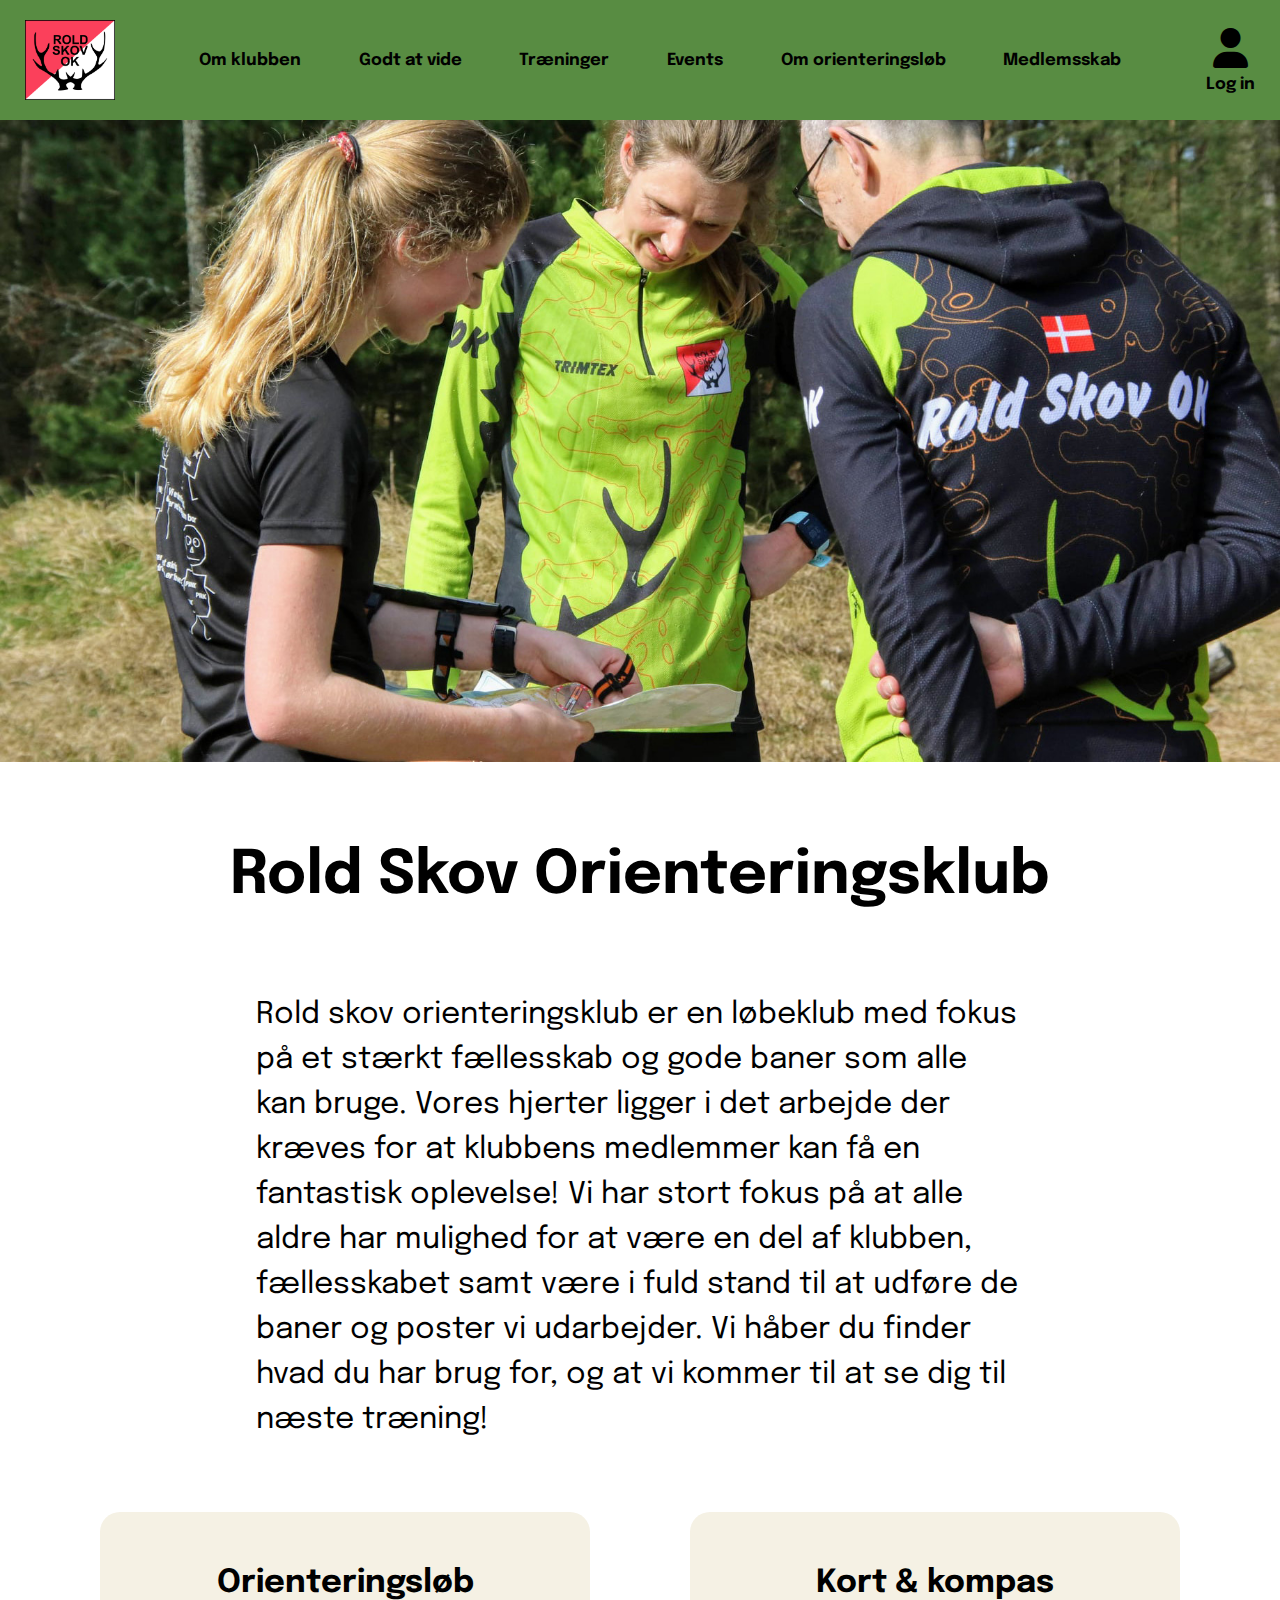
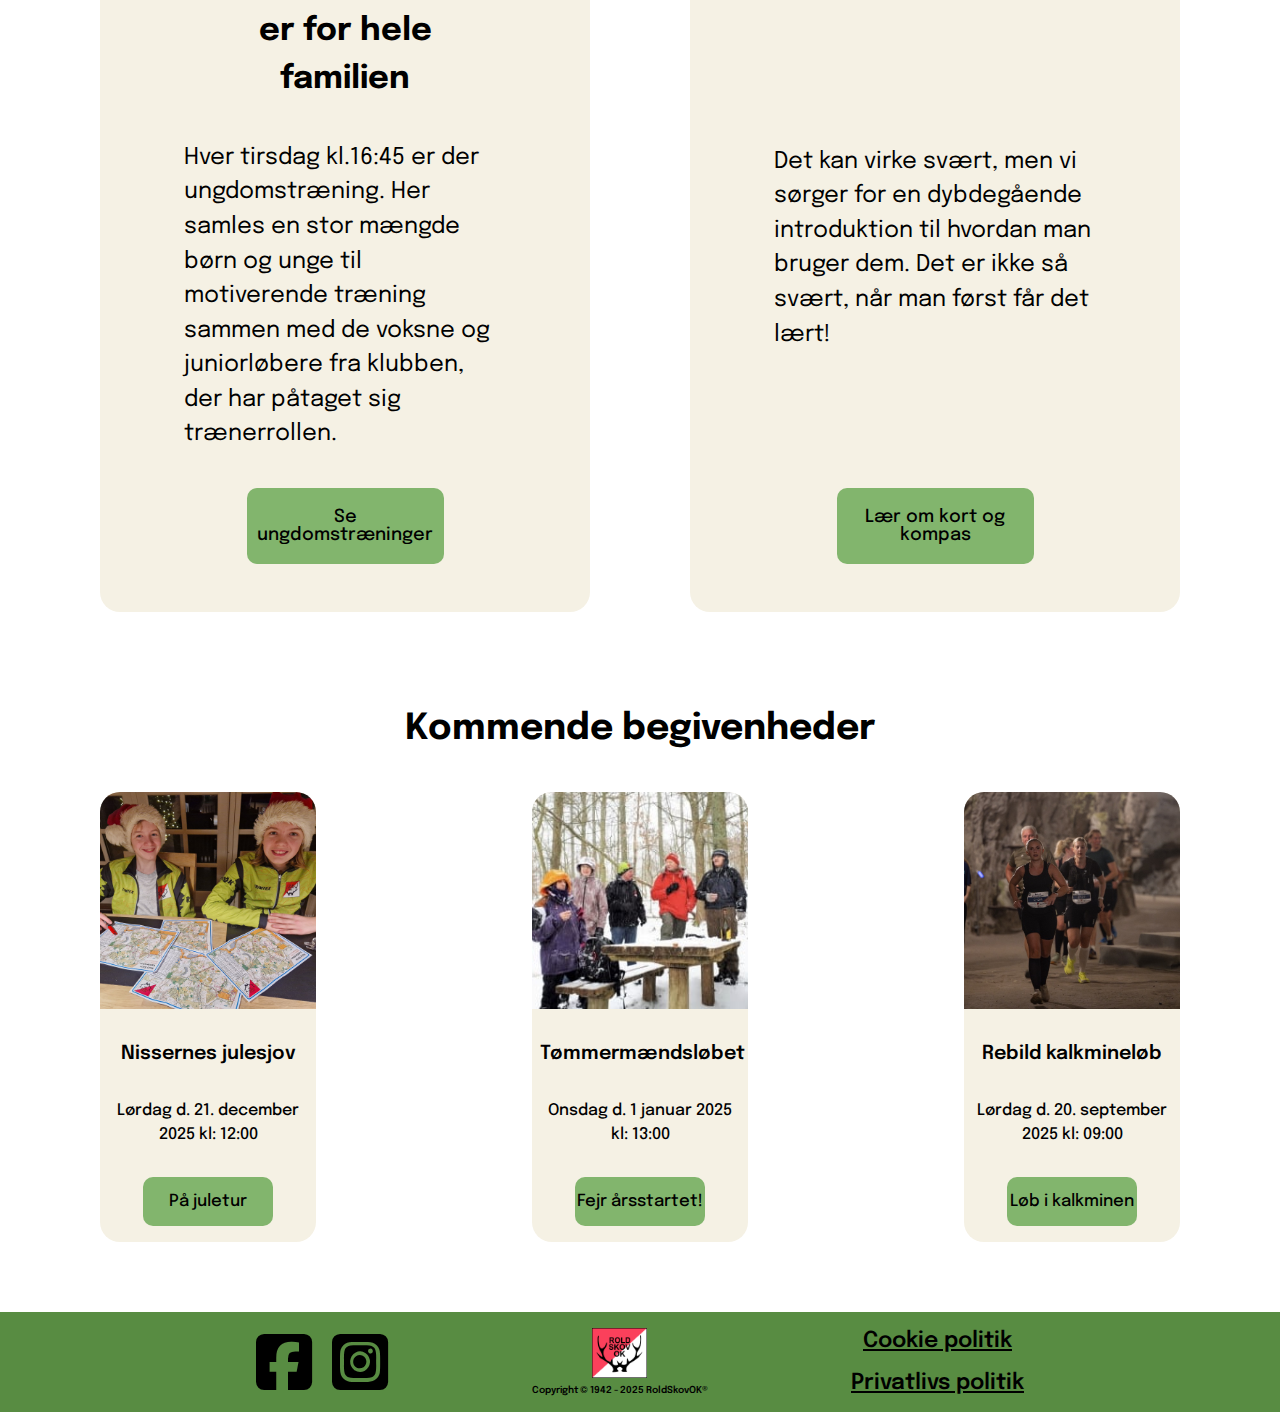
==== commit 8a34b3ab: "merged hjemmeside" ====
--- a/index.html
+++ b/index.html
@@ -1,9 +1,9 @@
 <!DOCTYPE html>
-<html lang="en">
+<html lang="da">
   <head>
     <meta charset="UTF-8" />
     <meta name="viewport" content="width=device-width, initial-scale=1.0" />
-    <title>Forside | Rold Skov Orienteringsklub </title>
+    <title>Forside | Rold Skov Orienteringsklub</title>
     <link rel="stylesheet" href="./assets/css/styles.css" />
     <link
       rel="stylesheet"
@@ -12,151 +12,196 @@
       crossorigin="anonymous"
       referrerpolicy="no-referrer"
     />
+    <link
+      rel="icon"
+      href="./assets/images/RoldSkovOK-Logo.png"
+      type="image/icon type"
+    />
     <meta
       name="description"
       content="RSOK er en orienteringsløbsklub med fokus på et stærkt fællesskab, hvor unge, såvel som ældre er velkomne! Vi har gode baner som alle kan bruge."
     />
   </head>
   <body>
- 
     <header>
- 
       <nav>
         <a href="index.html">
           <img
-            src="./assets/images/RoldSkovOK Logo.png"
+            src="./assets/images/RoldSkovOK-Logo.png"
             alt="Logo af Rold Skov orienteringsklub"
+            title="Rold Skov Orienteringsklub logo"
           />
         </a>
- 
- 
-        <!-- Taget fra denne Codepen: https://codepen.io/alvarotrigo/pen/yLzaPVJ  og justeret til vores layout-->
- 
+
+        <!-- Taget inspiration fra denne Codepen: https://codepen.io/alvarotrigo/pen/yLzaPVJ  og justeret til vores layout-->
+
         <div class="hamburger-menu">
           <input id="menu__toggle" type="checkbox" />
           <label class="menu__btn" for="menu__toggle">
             <span></span>
           </label>
-     
+
           <ul class="menu__box">
             <li><a class="menu__item" href="events.html">Events</a></li>
             <li><a class="menu__item" href="omKlubben.html">Om klubben</a></li>
-            <li><a class="menu__item" href="godtAtVide.html">Godt at vide</a></li>
+            <li>
+              <a class="menu__item" href="godtAtVide.html">Godt at vide</a>
+            </li>
             <li><a class="menu__item" href="træninger.html">Træninger</a></li>
-            <li> <a class="menu__item" href="omOrienteringsklubben.html">Om orienteringsklubben</a>
+            <li>
+              <a class="menu__item" href="omOrienteringloeb.html"
+                >Om orienteringsløb</a
+              >
             </li>
-            <li><a class="menu__item" href="medlemsskab.html">Medlemsskab</a></li>
+            <li>
+              <a class="menu__item" href="medlemsskab.html">Medlemsskab</a>
+            </li>
             <li><a class="menu__item" href="#">Log in</a></li>
           </ul>
- 
         </div>
         <!-- Codepen ____________________________________________________________________ -->
- 
- 
- 
+
         <ul class="desktopNavHover">
           <li><a href="omKlubben.html">Om klubben</a></li>
           <li><a href="godtAtVide.html">Godt at vide</a></li>
           <li><a href="træninger.html">Træninger</a></li>
           <li><a href="events.html">Events</a></li>
           <li>
-            <a href="omOrienteringsklubben.html">Om orienteringsklubben</a>
+            <a href="omOrienteringloeb.html">Om orienteringsløb</a>
           </li>
           <li><a href="medlemsskab.html">Medlemsskab</a></li>
         </ul>
- 
+
         <div class="login">
-          <a href="#"><i class="fa-solid fa-user"></i></a>
+          <a href="#"
+            ><i class="fa-solid fa-user" title="Log in bruger ikon"></i
+          ></a>
           <a href="#">Log in</a>
         </div>
       </nav>
- 
     </header>
- 
+
     <main>
       <img
-        src="./assets/images/RSOK Hjaelp til kort og kompas.jpg"
+        class="hero"
+        src="./assets/images/RSOK-Hjaelp-til-kort-og-kompas.jpg"
         alt="Billede af 3 medlemmer fra RSOK, der giver hjælp til kort og kompas"
+        title="3 medlemmer af RSOK der kigger på et kort sammen"
       />
- 
-    <section class="intro">
-      <h1>Rold Skov Orienteringsklub</h1>
- 
-      <p>
-        Rold skov orienteringsklub er en løbeklub med fokus på et stærkt
-        fællesskab og gode baner som alle kan bruge. Vores hjerter ligger i det
-        arbejde der kræves for at klubbens medlemmer kan få en fantastisk
-        oplevelse! Vi har stort fokus på at alle aldre har mulighed for at være
-        en del af klubben, fællesskabet samt være i fuld stand til at udføre de
-        baner og poster vi udarbejder. Vi håber du finder hvad du har brug for,
-        og at vi kommer til at se dig til næste træning!
-      </p>
-    </section>
- 
+
+      <section class="intro">
+        <h1>Rold Skov Orienteringsklub</h1>
+
+        <p>
+          Rold skov orienteringsklub er en løbeklub med fokus på et stærkt
+          fællesskab og gode baner som alle kan bruge. Vores hjerter ligger i
+          det arbejde der kræves for at klubbens medlemmer kan få en fantastisk
+          oplevelse! Vi har stort fokus på at alle aldre har mulighed for at
+          være en del af klubben, fællesskabet samt være i fuld stand til at
+          udføre de baner og poster vi udarbejder. Vi håber du finder hvad du
+          har brug for, og at vi kommer til at se dig til næste træning!
+        </p>
+      </section>
+
       <!-- INDSÆT STORE CARDS -->
- 
-<section class="bigCardSection">
-  <div class="bigCard">
-    <h2>Orienteringsløb er for hele familien</h2>
-    <p>Hver tirsdag kl.16:45 er der ungdomstræning. Her samles en stor mængde børn og unge til motiverende træning sammen med de voksne og juniorløbere fra klubben, der har påtaget sig trænerrollen.</p>
-    <a href="#">Se ungdomstræninger</a>
-  </div>
-  <div class="bigCard">
-    <h2>Kort & kompas</h2>
-    <p>Det kan virke svært, men vi sørger for en dybdegående introduktion til hvordan man bruger dem.  
-      Det er ikke så svært, når man først får det lært!</p>
-    <a href="#">Lær om kort og kompas</a>
-  </div>
-</section>
- 
-<section class="futureEvents">
- 
-   
-      <h2>Kommende begivenheder</h2>
- 
-  <div class="smallCardWrapper">
-    <div class="smallCard">
-      <img src="./assets/images/RSOK Nisserne.jpg" alt="Billede af RSOK medlemmer med nissehuer">
-      <h3>Nissernes julesjov</h2>
-      <p>Lørdag d. 21. december 2025 kl 12:00</p>
-      <a href="https://www.facebook.com/events/1112208383641247" target="_blank">På juletur</a>
-    </div>
- 
-    <div class="smallCard">
-      <img src="./assets/images/RSOK vinterloeb.jpg" alt="Billede af RSOK medlemmer samlet i sneen">
-      <h3>Tømmermændsløbet 2025</h2>
-      <p>Onsdag d. 1 januar 2025
-        kl 13:00</p>
-      <a href="https://www.facebook.com/events/4146915512211718" target="_blank">Fejr årsstartet!</a>
-    </div>
- 
-    <div class="smallCard">
-      <img src="./assets/images/Rebild kalkmineloeb.jpg" alt="Billede af RSOK medlemmer med nissehuer">
-      <h3>Rebild kalkmineløb 2025</h2>
-      <p>Lørdag d. 20. september
-        kl: 09:00</p>
-      <a href="https://www.facebook.com/events/1127204795643789" target="_blank">Løb i kalkminen</a>
-    </div>
-  </div>
- 
-</section>
+
+      <section class="bigCardSection">
+        <div class="bigCard">
+          <h2>Orienteringsløb er for hele familien</h2>
+          <p>
+            Hver tirsdag kl.16:45 er der ungdomstræning. Her samles en stor
+            mængde børn og unge til motiverende træning sammen med de voksne og
+            juniorløbere fra klubben, der har påtaget sig trænerrollen.
+          </p>
+          <a href="#">Se ungdomstræninger</a>
+        </div>
+        <div class="bigCard">
+          <h2>Kort & kompas</h2>
+          <p>
+            Det kan virke svært, men vi sørger for en dybdegående introduktion
+            til hvordan man bruger dem. Det er ikke så svært, når man først får
+            det lært!
+          </p>
+          <a href="#">Lær om kort og kompas</a>
+        </div>
+      </section>
+
+      <section class="futureEvents">
+        <h2>Kommende begivenheder</h2>
+
+        <div class="smallCardWrapper">
+          <div class="smallCard">
+            <img
+              src="./assets/images/RSOK-Nisserne.jpg"
+              alt="Billede af RSOK medlemmer med nissehuer"
+              title="Billede af 2 medlemmer der har nissehuer på"
+            />
+            <h3>Nissernes julesjov</h3>
+            <p>Lørdag d. 21. december 2025 kl: 12:00</p>
+            <a
+              href="https://www.facebook.com/events/1112208383641247"
+              target="_blank"
+              >På juletur</a
+            >
+          </div>
+
+          <div class="smallCard">
+            <img
+              src="./assets/images/RSOK-vinterloeb.jpg"
+              alt="Billede af RSOK medlemmer samlet i sneen"
+              title="RSOK medlemmer samlet udenfor i sneen"
+            />
+            <h3>Tømmermændsløbet</h3>
+            <p>Onsdag d. 1 januar 2025 kl: 13:00</p>
+            <a
+              href="https://www.facebook.com/events/4146915512211718"
+              target="_blank"
+              >Fejr årsstartet!</a
+            >
+          </div>
+
+          <div class="smallCard">
+            <img
+              src="./assets/images/Rebild-kalkmineloeb.jpg"
+              alt="Løbere i Rebild kalkmine"
+              title="Løbere i Rebild kalkmine"
+            />
+            <h3>Rebild kalkmineløb</h3>
+            <p>Lørdag d. 20. september 2025 kl: 09:00</p>
+            <a
+              href="https://www.facebook.com/events/1127204795643789"
+              target="_blank"
+              >Løb i kalkminen</a
+            >
+          </div>
+        </div>
+      </section>
     </main>
- 
+
     <footer>
       <div class="footerWrapper">
         <div class="socialMedia">
-          <a href="https://www.facebook.com/RoldSkovOK" target="_blank"> <i class="fa-brands fa-square-facebook"></i> </a>
-          <a href="https://www.instagram.com/roldskovorienteringsklub/?hl=da" target="_blank"> <i class="fa-brands fa-square-instagram"></i> </a>
-        </div>
- 
+          <a href="https://www.facebook.com/RoldSkovOK" target="_blank">
+            <i class="fa-brands fa-square-facebook" title="Facebook logo"></i>
+          </a>
+
+          <a
+            href="https://www.instagram.com/roldskovorienteringsklub/?hl=da"
+            target="_blank"
+          >
+            <i class="fa-brands fa-square-instagram" title="Instagram logo"></i>
+          </a>
+        </div>
+
         <div class="footerLogo">
           <img
-            src="./assets/images/RoldSkovOK Logo.png"
+            src="./assets/images/RoldSkovOK-Logo.png"
             alt="Logo af Rold Skov orienteringsklub"
+            title="Rold Skov orienteringsklub logo"
           />
           <p>Copyright © 1942 - 2025 RoldSkovOK®</p>
         </div>
- 
+
         <div class="footerPolitik">
           <a href="#">Cookie politik</a>
           <a href="#">Privatlivs politik</a>
@@ -164,4 +209,4 @@
       </div>
     </footer>
   </body>
-</html>+</html>
--- a/assets/css/styles.css
+++ b/assets/css/styles.css
@@ -17,9 +17,8 @@
 
   /* Spacere */
 
-
+  --mobileSmallSpacer: 1.25rem;
   --mobileSmallSpacer: 0.9375rem;
-  --mobileMediumSpacer: 1.25rem;
   --mobileLargeSpacer: 1.875rem;
 
   --desktopSmallSpacer: 1.25rem;
@@ -233,8 +232,6 @@
 
 
 
-
-
 /* ____________________________________________________________________________________________________________________________________________ */
 /* Børn og unge + RSOK'kerne + Hvad er O-kort + Kort og kompas ---- de 4 undersider*/
 
@@ -263,21 +260,22 @@
   color: var(--deepForest);
 }
 
-
 /* Børn og unge+RSOK'kerne + Hvad er O-kort + Kort og kompas ---- de 4 undersider SLUT */
 /*________________________________________________*/
 
 
 
+
 /* _________________________________________________________________________________________________________________________________________ */
 /* FORSIDE */
 
 /* Hero */
 
 .hero {
-  display: block;
-  width: 100%;
-  border-radius: 0;
+    display: block;
+    width: 100%;
+    border-radius: 0;
+
 }
 
 /* Title / introtekst */
@@ -297,12 +295,12 @@
 /* BIG CARD */
 
 .bigCardSection {
-  padding-inline: var(--dekstopLargeSpacer);
-  display: grid;
-  justify-content: space-between;
-  grid-template-columns: 1fr 1fr;
-  gap: var(--dekstopLargeSpacer);
-  margin-bottom: 30px;
+    padding-inline: var(--dekstopLargeSpacer);
+    display: grid;
+    justify-content: space-between;
+    grid-template-columns: 1fr 1fr;
+    gap: var(--dekstopLargeSpacer);
+    margin-bottom: var(--desktopMediumSpacer);
 }
 
 .bigCard {
@@ -347,8 +345,8 @@
 /* Kommende events */
 
 .futureEvents {
-  padding: var(--desktopSmallSpacer);
-  margin-bottom: 50px;
+    padding-block: var(--desktopSmallSpacer);
+    margin-bottom: 50px;
 }
 
 .futureEvents h2 {
@@ -385,17 +383,19 @@
 }
 
 section .smallCard h3 {
-  font-size: clamp(1.2rem, 1.8vw, 1.8rem);
-  font-weight: var(--fw-semibold);
-  text-align: center;
-  padding-inline: 0.5rem;
+    font-size: clamp(1.2rem, 1.3vw, 1.6rem);
+    font-weight: var(--fw-semibold);
+    text-align: center;
+    padding-inline: 0.5rem;
+
 }
 
 .smallCard p {
-  font-size: clamp(1rem, 1.5vw, 1.375rem);
-  font-weight: var(--fw-medium);
-  text-align: center;
-  padding-inline: 0.5rem;
+    font-size: clamp(1rem, 1.2vw, 1.2rem);
+    font-weight: var(--fw-medium);
+    text-align: center;
+    padding-inline: 0.5rem;
+
 }
 
 .smallCard a {
@@ -424,18 +424,28 @@
 /* OM KLUBBEN */
 
 .omkMain {
-  padding-inline: var(--desktopSmallSpacer);
+    padding-inline: var(--dekstopLargeSpacer);
 }
 
 .omkMain h2 {
-  padding-bottom: var(--desktopSmallSpacer);
+    font-size: 2rem;
+    padding-bottom: var(--desktopSMSpacer);
+    text-align: center;
+}
+
+.omkMain h3 {
+    padding-bottom: var(--desktopSmallSpacer);
+    font-size: 1.625rem;
+}
+
+.omkMain h4 {
+    font-size: 1.3rem;
 }
 
 .omkIntro {
-  display: grid;
-  grid-template-columns: 50% 1fr;
-  gap: var(--desktopSmallSpacer);
-  padding-inline: var(--desktopSmallSpacer);
+    display: grid;
+    grid-template-columns: 50% 1fr;
+    gap: var(--desktopSmallSpacer);
 }
 
 .omkIntro img {
@@ -446,7 +456,16 @@
 }
 
 .omkIntro p {
-  font-size: clamp(0.7rem, 1.4vw, 2rem);
+    font-size: clamp(0.85rem, 1.2vw, 2rem);
+    padding-right: 1rem;
+}
+
+.introText h4 {
+font-size: clamp(1rem, 1.2vw, 2rem);
+}
+
+#omkIntroH4{
+    padding-top: var(--mobileSmallSpacer);
 }
 
 .kontaktpersoner {
@@ -460,21 +479,31 @@
   margin-bottom: 7.5rem;
 }
 
+.mobileDisplay {
+    display: grid;
+    justify-content: space-between;
+}
+
 .employeeCard {
-  width: 20%;
-  display: grid;
-  gap: 1rem;
+    width: 300px;
+    display: grid;
+    gap: 0.5rem;
+}
+
+.employeeName {
+    padding-bottom: 1rem;
 }
 
 .employeeCard img {
-  width: 80%;
-  height: 200px;
-  object-fit: cover;
-  object-position: center;
+    width: 300px;
+    height: 200px;
+    object-fit: cover;
+    object-position: center;
 }
 
 .employeeCard h3 {
-  font-size: 1.25rem;
+    font-size: 1.25rem;
+    padding: 0;
 }
 
 .employeeCard p {
@@ -495,6 +524,10 @@
   object-fit: center;
 }
 
+.phone {
+    padding-bottom: 1rem;
+}
+
 .phone i {
   color: var(--freshMint);
   padding-right: 0.5rem;
@@ -508,6 +541,9 @@
 .bestyrelsesmedlemmer {
   margin-bottom: 7.5rem;
 }
+
+
+
 
 
 /* Tabel */
@@ -541,6 +577,16 @@
 
 /* Om klubben slut */
 /* __________________________________________________________________________________________________________________________________ */
+¨
+
+
+
+
+
+
+
+
+
 
 
 
@@ -548,25 +594,119 @@
 /* ______________________________________________________________________________________________________________________________ */
 /* Events */
 
+.eventHero {
+  width: 100%;
+  border-radius: 0;
+}
+
+.eventsArticle {
+  background-color: red;
+  display: flex;
+  margin-bottom: var(--dekstopLargeSpacer);
+}
+
+article img {
+  height: 300px;
+  width: 500px;
+  display: block;
+  object-fit: cover;
+  margin-right: var(--dekstopLargeSpacer);
+}
+
+.eventsArticle span p {
+  font-weight: bold;
+}
+
 /* Events slut */
 /* _______________________________________________________________________________________________________________________________ */
 
 
 
 
-
 /* _________________________________________________________________________________________________________________________________ */
 /* Godt at vide */
 
+.wideCards {
+  width: 100%;
+  align-items: center;
+}
+.wideCard {
+  width: 90%;
+  margin: 0 auto var(--desktopMediumSpacer) auto;
+  height: 24.75rem;
+  background-color: #f5f1e4;
+  border-radius: 0.625rem;
+  box-shadow: 0 0.25rem 0.5rem rgba(0, 0, 0, 0.1);
+
+}
+
+.wideCard img{
+  border-radius: 20px 20px 0 0;
+
+}
+.wideCardImg1 {
+  width: 100%;
+  height: 50%;
+  object-fit: cover;
+  object-position: 100% 80%;
+}
+.wideCardImg2 {
+  width: 100%;
+  height: 50%;
+  object-fit: cover;
+  object-position: 100% 30%;
+}
+.wideCardImg3 {
+  width: 100%;
+  height: 50%;
+  object-fit: cover;
+  object-position: 100% 40%;
+}
+.wideCardImg4 {
+  width: 100%;
+  height: 50%;
+  object-fit: cover;
+  object-position: 100% 30%;
+}
+.wideCardImg5 {
+  width: 100%;
+  height: 50%;
+  object-fit: cover;
+  object-position: 100% 30%;
+}
+
+.wideCardContent {
+  text-align: center;
+  padding: 1rem;
+  height: 40%;
+}
+
+.wideCardTitle {
+  font-size: clamp(1.3rem,2vw,2rem);
+  color: #000000;
+  padding: 1.5rem;
+}
+
+.wideCard a {
+  width: 50%;
+  margin: 0 auto;
+  padding-block: 1rem;
+  display: block;
+  color: black;
+  text-decoration: none;
+  background-color: var(--freshMint);
+  border-radius: 20px;
+  font-size: clamp(0.8rem,1.2vw,1.2rem);
+  font-weight: var(--fw-medium);
+}
+
+.wideCard a:hover {
+  transition: ease 0.3s;
+  transform: scale(1.05);
+}
+
 /* Godt at vide slut */
 /* __________________________________________________________________________________________________________________________________ */
-
-
-
-
-
-
-
 
 
 
@@ -584,7 +724,6 @@
   align-items: center;
 }
 
-
 article h2 {
   margin-top: 0;
   margin-bottom: 20px;
@@ -636,8 +775,6 @@
 .omoMain h2 {
   text-align: center;
   margin-block: var(--desktopSmallSpacer);
-  margin-block: var(--desktopMediumSpacer);
-
 }
 
 .omoWidecard {
@@ -646,9 +783,6 @@
   margin: 0 auto;
   background-color: #f5f1e4;
   border-radius: 0.625rem;
-  margin-bottom: var(--dekstopLargeSpacer);
-  background-color: #f5f1e4;
-  border-radius: 20px;
   box-shadow: 0 0.25rem 0.5rem rgba(0, 0, 0, 0.1);
   display: flex;
   flex-direction: row;
@@ -668,85 +802,21 @@
   padding-inline: var(--desktopSMSpacer);
 }
 
-
 .test {
-.omoTekst {
   display: flex;
   align-items: center;
   height: 100%;
   width: 100%;
 }
 
-.omoCards {
-  padding-bottom: var(--desktopMediumSpacer);
-}
-
-.omoCards h2 {
-  text-align: left;
-  padding-left: var(--dekstopLargeSpacer);
-  margin-block: var(--desktopSmallSpacer);
-}
-
-.omoSmallCardWrapper {
-  display: flex;
-  justify-content: space-between;
-  padding-inline: var(--dekstopLargeSpacer);
-}
-
-.omoSmallCard {
-  width: 20%;
-  height: 450px;
-  background-color: var(--paleStone);
-  border-radius: 20px;
-  display: flex;
-  flex-direction: column;
-  justify-content: space-between;
-  padding-bottom: 1rem;
-}
-
-.omoSmallCard img {
-  width: 100%;
-  height: 50%;
-  object-fit: cover;
-  object-position: center top;
-  border-radius: 20px 20px 0 0;
-}
-
-section .omoSmallCard h3 {
-  font-size: clamp(1.2rem, 1.8vw, 1.8rem);
-  font-weight: var(--fw-semibold);
-  text-align: center;
-  padding-inline: 0.5rem;
-}
-
-
-.omoSmallCard p {
-  font-size: clamp(1rem, 1.5vw, 1.375rem);
-  font-weight: var(--fw-medium);
-  text-align: center;
-  padding-inline: 0.5rem;
-}
-
-.omoSmallCard a {
-  display: block;
-  text-align: center;
-  padding-block: 1rem;
-  width: 60%;
-  margin: 0 auto;
-  background-color: var(--freshMint);
-  border-radius: 10px;
-  text-decoration: none;
-  color: black;
-  font-weight: var(--fw-medium);
-  font-size: clamp(0.8rem, 1.3vw, 1.125rem);
-}
-
 /* om orienteringsløb slut */
 /* __________________________________________________________________________________________________________________________________ */
 
-  
-  
-  
+
+
+
+
+
 /* _________________________________________________________________________________________________________________________________ */
 /* træninger */
 
@@ -836,9 +906,6 @@
 /* træninger slut */
 /* __________________________________________________________________________________________________________________________________ */
 
-  
-  
-  
 /* MAIN DONE */
 /* _________________________________________________________________________________________________________________________________________________________________________ */
 
@@ -851,11 +918,13 @@
 }
 
 .footerWrapper {
-  display: flex;
-  justify-content: space-between;
-  align-items: center;
-  height: 100%;
-  padding-inline: 20%;
+    display: flex;
+    justify-content: space-between;
+    align-items: center;
+    height: 100%;
+    padding: 10px 20%;
+    background-color: var(--fernLeaf);
+
 }
 
 .socialMedia {
@@ -880,15 +949,15 @@
 }
 
 .footerLogo img {
-  height: 60px;
-  display: block;
-  border-radius: 0;
+    height: 50px;
+    display: block;
+    border-radius: 0;
 }
 
 .footerLogo p {
-  font-size: 0.6875rem;
-  padding: 0;
-  font-weight: var(--fw-semibold);
+    font-size: 0.6rem;
+    padding: 0;
+    font-weight: var(--fw-semibold);
 }
 
 .footerPolitik {
@@ -904,30 +973,35 @@
 }
 
 
-
-/* Footer slut 
-____________________________________________________*/
-
-
-
-
-
-
-
-
-
-
-
-
 /* _______________________________________________________________________________________________________________ */
 /* MEDIA QUERRIES */
 
+@media screen and (max-width: 1359px) {
+  .events {
+    padding: var(--desktopSmallSpacer);
+  }
+
+  .eventsArticle img {
+    margin-right: var(--desktopMediumSpacer);
+  }
+
+  .eventsArticle td {
+    padding-bottom: 1.2rem;
+  }
+}
+/* ____________________________________________________________________________________________________________________________________ */
+
+
+
+
+
+
+
 @media screen and (max-width: 1279px) {
-  
-  
- /* Forside
-  ____________________________________________ */
-  
+  /* ______________________________________________________________________________________________________________________________ */
+  /* FORSIDE */
+
+
   /* Nav */
 
   nav {
@@ -936,19 +1010,15 @@
 
   nav a img {
     height: 60px;
+    display: block;
   }
 
   nav i {
     font-size: 2rem;
   }
-  
-    nav i {
-    font-size: 2rem;
-  }
-
-
-  
-  
+
+
+
   /* Intro sektion */
 
   .intro p {
@@ -956,99 +1026,114 @@
     font-size: 1rem;
   }
 
-  /* BIG CARD */
-
-  .bigCard {
-    height: 300px;
-    padding: var(--desktopSMSpacer);
-  }
-
-  .bigCard h2 {
-    padding: 0;
-    font-size: 1.125rem;
-
-
-
-  /* BIG CARD */
-
-  .bigCard {
-    height: 300px;
-    padding: var(--desktopSMSpacer);
-  }
-
-  .bigCard h2 {
-    padding: 0;
-    font-size: 1.125rem;
-  }
-
-  .bigCard p {
-    padding: 0;
-    font-size: 1rem;
-  }
-
-  .bigCard a {
-    padding-block: 0.8rem;
-    font-size: 0.7rem;
-  }
-    
-  .bigCard p {
-    padding: 0;
-    font-size: 1rem;
-  }
-
-  .bigCard a {
-    padding-block: 0.8rem;
-    font-size: 0.7rem;
-  }
-    
-    
-
-  /* Small cards */
-
-  .smallCard {
-    width: 25%;
-  }
-    
-    
-  /* Footer */
-  
-
-  .footerWrapper {
-    padding-inline: 10%;
-  }
-    
-  /* Forside slut
-  ____________________________________________ */
-
-    
-    
-    
-   /* GAV 4 undersider 
-    ______________________________________________________*/ 
-     
-  .gav4Sider{
+
+
+ /* BIG CARD */
+    
+.bigCardSection {
+ padding-inline: var(--desktopSmallSpacer);
+ }
+    
+.bigCard {
+ height: 330px;
+ padding: var(--desktopSMSpacer);
+}
+    
+ .bigCard h2 {
+ padding: 0;
+ font-size: 1.125rem;
+ }
+    
+.bigCard p {
+ padding: 0;
+ font-size: 1rem;
+}
+    
+.bigCard a {
+ padding-block: 0.8rem;
+ font-size: 0.7rem;
+}
+
+
+
+/* Small cards */
+    
+.smallCardWrapper {
+ padding-inline: var(--mobileSmallSpacer);
+}
+    
+.smallCard {
+ width: 25%;
+}
+
+
+
+/* Footer */
+
+.footerWrapper {
+ padding-inline: 10%;
+}
+
+/* Forside SLUT
+____________________________________________________________________________________________________________ */
+
+
+
+
+
+  /* ________________________________________________________________________________________________________ */
+    /* Om orienteringsklub intro */
+
+    .omkMain {
+        padding-inline: var(--desktopSmallSpacer);
+    }
+
+    .employeeCard {
+        width: 220px;
+    }
+
+    .employeeCard img {
+        width: 220px;
+        height: 150px;
+    }
+
+    .omkMain h1 {
+        padding-block: var(--mobileLargeSpacer);
+    }
+
+/* Om orienteringskluv SLUT
+_________________________________________________________________________________________________________________ */
+
+/* ___________________________________________________________________________________________________
+Træninger */
+.traMain img {
+  max-height: 42rem;
+}
+
+/* Træninger SLUT
+______________________________________________________________________________________________________ */
+
+
+/* ________________________________________________________________________________________________ */
+/* 4 undersider */
+
+  .gav4Sider {
     grid-template-columns: 1fr;
     margin-block: var(--desktopMediumSpacer);
   }
-    
-   /* GAV 4 undersider slut 
-    ______________________________________________________*/ 
-}
-
-  
-
-
-
+
+/* 4 undersider */
+/* ______________________________________________________________________________________________________________ */
+}
 
 
 
 
 @media screen and (max-width: 900px) {
-  
-   /* Forside
-  ____________________________________________ */
-  
-  
+
+  /* _____________________________________________________________________________________________________________ */
+  /* Forside */
+
   /* NAV */
 
   nav ul {
@@ -1059,169 +1144,435 @@
     display: none;
   }
 
+
+
+/* _______________________________________________________________________________________________________________ */
+/* MEDIA QUERRIES */
+
+
+
+
   nav a:hover {
     text-decoration: none;
   }
 
-  nav a:hover {
-    text-decoration: none;
-  }
-
+
+
+
+    /* Intro text */
+
+.omkMain h1 {
+ font-size: clamp(1.5rem, 5vw, 2.5rem);
+ padding-block: var(--mobileLargeSpacer);
+}
+
+.omkIntro p {
+ padding-block: 0 var(--mobileLargeSpacer);
+ font-size: clamp(1rem, 2vw, 1.2rem);
+}
+
+.introText h4 {
+  padding-left: var(--mobileLargeSpacer);
+}
+
+
+
+
+    /* Big card */
+
+.bigCard {
+ padding: var(--mobileLargeSpacer);
+ gap: 1rem;
+}
+
+.bigCardSection {
+ grid-template-columns: 1fr;
+ padding-top: 0;
+}
+
+
+
+
+    /* Small card */
+
+.smallCardWrapper {
+ flex-direction: column;
+ gap: var(--mobileLargeSpacer);
+}
+
+.smallCard {
+ width: 100%;
+ gap: 0;
+}
+
+section .smallCard h3 {
+  font-size: clamp(1.2rem, 4vw, 2rem);
+ }
+
+.smallCard p {
+ font-size: clamp(1rem, 4vw, 1.375rem);
+ font-weight: var(--fw-medium);
+ text-align: center;
+ padding-inline: 0.5rem;
+
+}
+
+.smallCard a {
+ font-size: clamp(1rem, 3vw, 1.2rem);
+}
+
+
+    
+    /* Footer */
+      
+footer {
+ height: 80px;
+}
+      
+.footerWrapper {
+  padding-inline: 5%;
+}
+      
+.socialMedia {
+  gap: 2rem;
+}
+      
+.socialMedia i {
+  font-size: 2rem;
+}
+      
+.footerLogo {
+  gap: 0.2rem;
+}
+      
+.footerLogo img {
+  height: 40px;
+}
+      
+.footerLogo p {
+  font-size: 0.5rem;
+}
+      
+.footerPolitik a {
+  font-size: 0.8rem;
+}
+
+/* FORSIDE SLUT
+_____________________________________________________________________________________ */
+
+
+
+
+
+    /* Om klubben
+    ______________________________________________________________ */
+
+    .omkMain {
+        padding: 0;
+    }
+
+    .omkIntro {
+        display: block;
+    }
+
+    .omkMain h1 {
+        padding-block: var(--mobileLargeSpacer);
+    }
+
+    .omkMain h2 {
+   padding-block: var(--mobileLargeSpacer);
+   font-size: clamp(1.2rem, 4.5vw, 2rem);
+   padding-bottom: var(--desktopSMSpacer);
+   text-align: center;
+  }
+                
+
+    .omkMain img {
+        border-radius: 0;
+        padding-bottom: var(--mobileLargeSpacer);
+    }
+
+    .omkMain p{
+        padding-inline: var(--mobileLargeSpacer);
+    }
+
+    .employeeCardWrapper {
+        display: block;
+        padding-left:var(--mobileLargeSpacer) ;
+        margin: 0;
+    }
+
+    .kontaktpersoner {
+        margin-bottom: var(--mobileLargeSpacer);
+    }
+
+    .bestyrelsesmedlemmer {
+        margin-bottom: var(--mobileLargeSpacer);
+    }
+
+    .employeeCard {
+        width: 100%;
+        display: flex;
+        padding: 0 0 var(--mobileLargeSpacer) 0;
+    }
+
+    .employeeCard img {
+        width: 30%;
+        height: 150px;
+        padding: 0;
+        margin-right: var(--mobileSmallSpacer);
+        border-radius: 20px;
+    }
+
+    .omkMain h3 {
+        padding-inline: var(--mobileLargeSpacer);
+    }
+
+    .employeeName h4 {
+        font-size: clamp(1rem, 2.5vw, 1.5rem);
+    }
+
+    .employeeName p{
+        font-size: clamp(1rem, 2.5vw, 1.5rem);
+    }
+
+    .mobileDisplay i {
+        font-size: 1.2rem;
+    }
+
+    .mobileDisplay a {
+        font-size: clamp(0.9rem, 2.5vw, 1.5rem);
+    }
+
+    .employeeName {
+        padding: 0;
+    }
+
+    .employeeName p {
+        padding: 0;
+    }
+
+    .phone {
+        display: inline-block;
+        padding: 0;
+    }
+    
+
+
+
+    /* Tabel */
+
+    tr {
+        display: grid;
+        border-bottom: 1.5px solid black;
+
+    }
+
+    td {
+        width: 100%;
+        border:none;
+        font-size: clamp(1.2rem, 4vw, 2rem);
+    }
+
+    td:nth-of-type(even){
+        padding-top:0;
+    }
+
+    td:nth-of-type(odd) {
+        padding-bottom: 0.5;
+    }
+
+
+
+
+
+
+
+
+
+
+/* ____________________________________________ */
+/* Medlemsskab */
+    
+.konArt h2 {
+ font-size: 2rem;
+ margin: 0;
+}
+    
+.konArt table {
+ max-width: 90%;
+ font-size: 1rem;
+ margin-top: 0;
+}
+
+.konArt p {
+ max-width: 100%;
+ margin-inline: var(--mobileLargeSpacer);
+ font-size: 1rem;
+}
+
+/* Medlemsskab slut
+____________________________________________*/
+
+
+
+
+/* ___________________________________________ */
+/* Godt at vide */
+
+.wideCardContent a {
+    width: 75%;
+}
+
+.gavH1 {
+  font-size: 2.2rem;
+  padding-block: var(--mobileLargeSpacer);
+}
+
+/* Godt at vide SLUT
+__________________________________________________ */
+
+
+
+
+/* _________________________________________________ */
+/* Events */
+
+.events {
+padding: 0.5rem;
+font-size: 2.5rem;
+}
+    
+.eventsArticle {
+ flex-direction: column;
+ height: auto;
+ font-size: clamp(1rem, 1vw, 1.2rem);
+ margin-inline: var(--desktopMediumSpacer);
+}
+    
+ .eventsArticle img {
+ width: 100%;
+ border-bottom-left-radius: 0px;
+ border-top-right-radius: 20px;
+}
+    
+ td:nth-child(odd) {
+ font-weight: bold;
+ padding-right: 2rem;
+ }
+    
+.eventsArticle table {
+ padding-top: 2rem;
+}
+    
+    
+.eventsArticle td {
+ padding-bottom: 1rem;
+}
+
+  /* Events SLUT 
+  ____________________________________________________________________*/
+
+
+  /* _________________________________________________________________ */
+    /* 4 undersider */
   
+    .content h2 {
+      font-size: clamp(1.2rem, 2vw, 1.6rem);
+    }
   
-  /* Intro text */
-
-  .intro h1 {
-    font-size: 2rem;
-    padding-block: var(--mobileLargeSpacer);
-  }
-
-  .intro p {
-    padding-block: 0 var(--mobileLargeSpacer);
-  }
+    .gav4Sider {
+      margin-top: var(--mobileLargeSpacer);
+    }
   
-
+    .gav4Sider img {
+      height: 400px;
+    }
   
-  /* Big card */
-
-  .bigCard {
-    padding: var(--mobileLargeSpacer);
-    gap: 1rem;
-  }
-
-  .bigCardSection {
-    grid-template-columns: 1fr;
-    padding-top: 0;
-  }
-  
-   
-
-  /* Small card */
-
-  .smallCardWrapper {
-    flex-direction: column;
-    gap: var(--mobileLargeSpacer);
-  }
-
-  .smallCard {
-    width: 100%;
-    gap: 0;
-   
-   section .smallCard h3 {
-    font-size: clamp(1.2rem, 4vw, 2rem);
-  }
-
-  .smallCard p {
-    font-size: clamp(1rem, 4vw, 1.375rem);
-    font-weight: var(--fw-medium);
-    text-align: center;
-    padding-inline: 0.5rem;
-  }
-
-  .smallCard a {
-    font-size: clamp(1rem, 3vw, 1.2rem);
-  }
-    
-
-    
-
-  /* Footer */
-
-  footer {
-    height: 80px;
-  }
-
-  .footerWrapper {
-    padding-inline: 5%;
-  }
-
-  .socialMedia {
-    gap: 2rem;
-  }
-
-  .socialMedia i {
-    font-size: 2rem;
-  }
-
-  .footerLogo {
-    gap: 0.2rem;
-  }
-
-  .footerLogo img {
-    height: 40px;
-  }
-
-  .footerLogo p {
-    font-size: 0.5rem;
-  }
-
-  .footerPolitik a {
-    font-size: 0.8rem;
-  }
-
-  
- 
-    /* Forside slut
-  ____________________________________________ */
-  
-  
-  
-  
-  
-  /* Medlemsskab 
-  ____________________________________________*/
-  
-    .konArt h2{
-        font-size: 2rem;
-        margin: 0;
-    }
-
-    .konArt table{
-        max-width: 90%;
-        font-size: 1rem;
-        margin-top: 0;
-    }
-
-    .konArt p{
-        max-width: 100%;
-        margin-inline: var(--mobileLargeSpacer);
-        font-size: 1rem;
-    }
-  
-    /* Medlemsskab slut
-  ____________________________________________*/
-  }
-  
+    .gav4Sider p {
+      font-size: clamp(1rem, 2vw, 1.4rem);
+      padding-bottom: var(--desktopSmallSpacer);
+    }
+
+
+/* 4 undersider */
+/* _______________________________________________________________ */
+}
+
+
 
 @media screen and (min-width: 900px) {
   nav .hamburger-menu {
     display: none;
-  }
-}
-  
-  
-
-@media screen and (max-width: 400px){
-    
-    .konArt p:nth-last-of-type(1){
-        padding-bottom: var(--mobileLargeSpacer);
-    }
-    
-
-
-
-
-
-
-
-
-
-
-
-
-
-
-
-
-
-
+
+  }
+}
+
+@media screen and (max-width: 625px) {
+  .events {
+    padding: 0.2rem;
+    font-size: 2rem;
+  }
+}
+
+@media screen and (max-width: 400px) {
+
+
+/* Medlemskab */
+
+  .konArt p:nth-last-of-type(1) {
+    padding-bottom: var(--mobileLargeSpacer);
+  }
+
+
+
+/* Events */
+.eventsArticle {
+  margin-inline: 1.5rem;
+
+}
+
+
+
+/* Træninger */
+.traCard {
+ width: 90%;
+ height: 20rem;
+ padding: 0;
+}
+    
+.traH2 {
+ padding-bottom: var(--mobileMediumSpacer);
+}
+    
+.traCard p {
+ margin-bottom: var(--mobileSmallSpacer);
+}
+
+
+
+.traMain {
+flex-direction: column;
+align-items: center;
+}
+
+  .traMain img {
+    max-width: 90%;
+    margin: 0 auto var(--mobileMediumSpacer) auto;
+    margin-bottom: var(--mobileSmallSpacer);
+  }
+
+  .traBody {
+    max-width: 90%;
+    padding-right: 0;
+  }
+
+  .traBody p {
+    text-align: left center;
+  }
+
+  .traeningerBottomP {
+    padding-bottom: var(--mobileSmallSpacer);
+  }
+}
+
